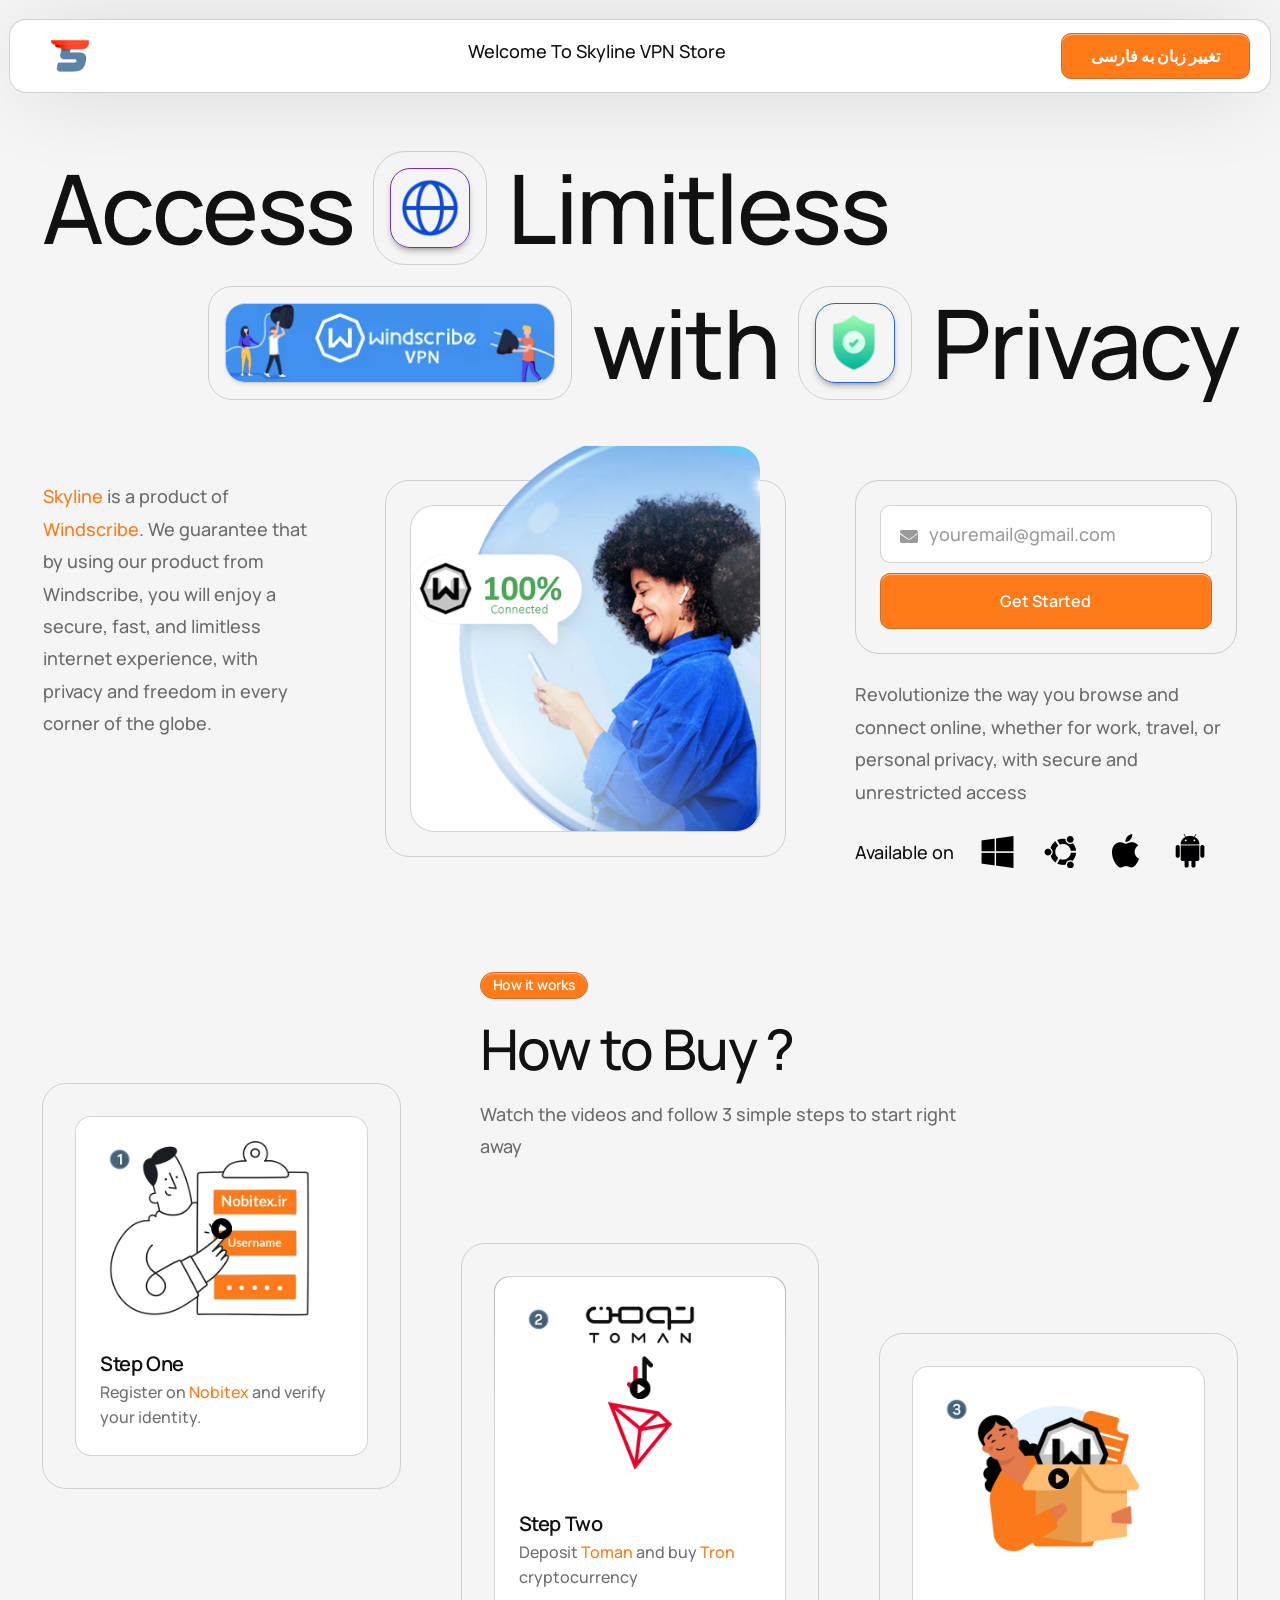
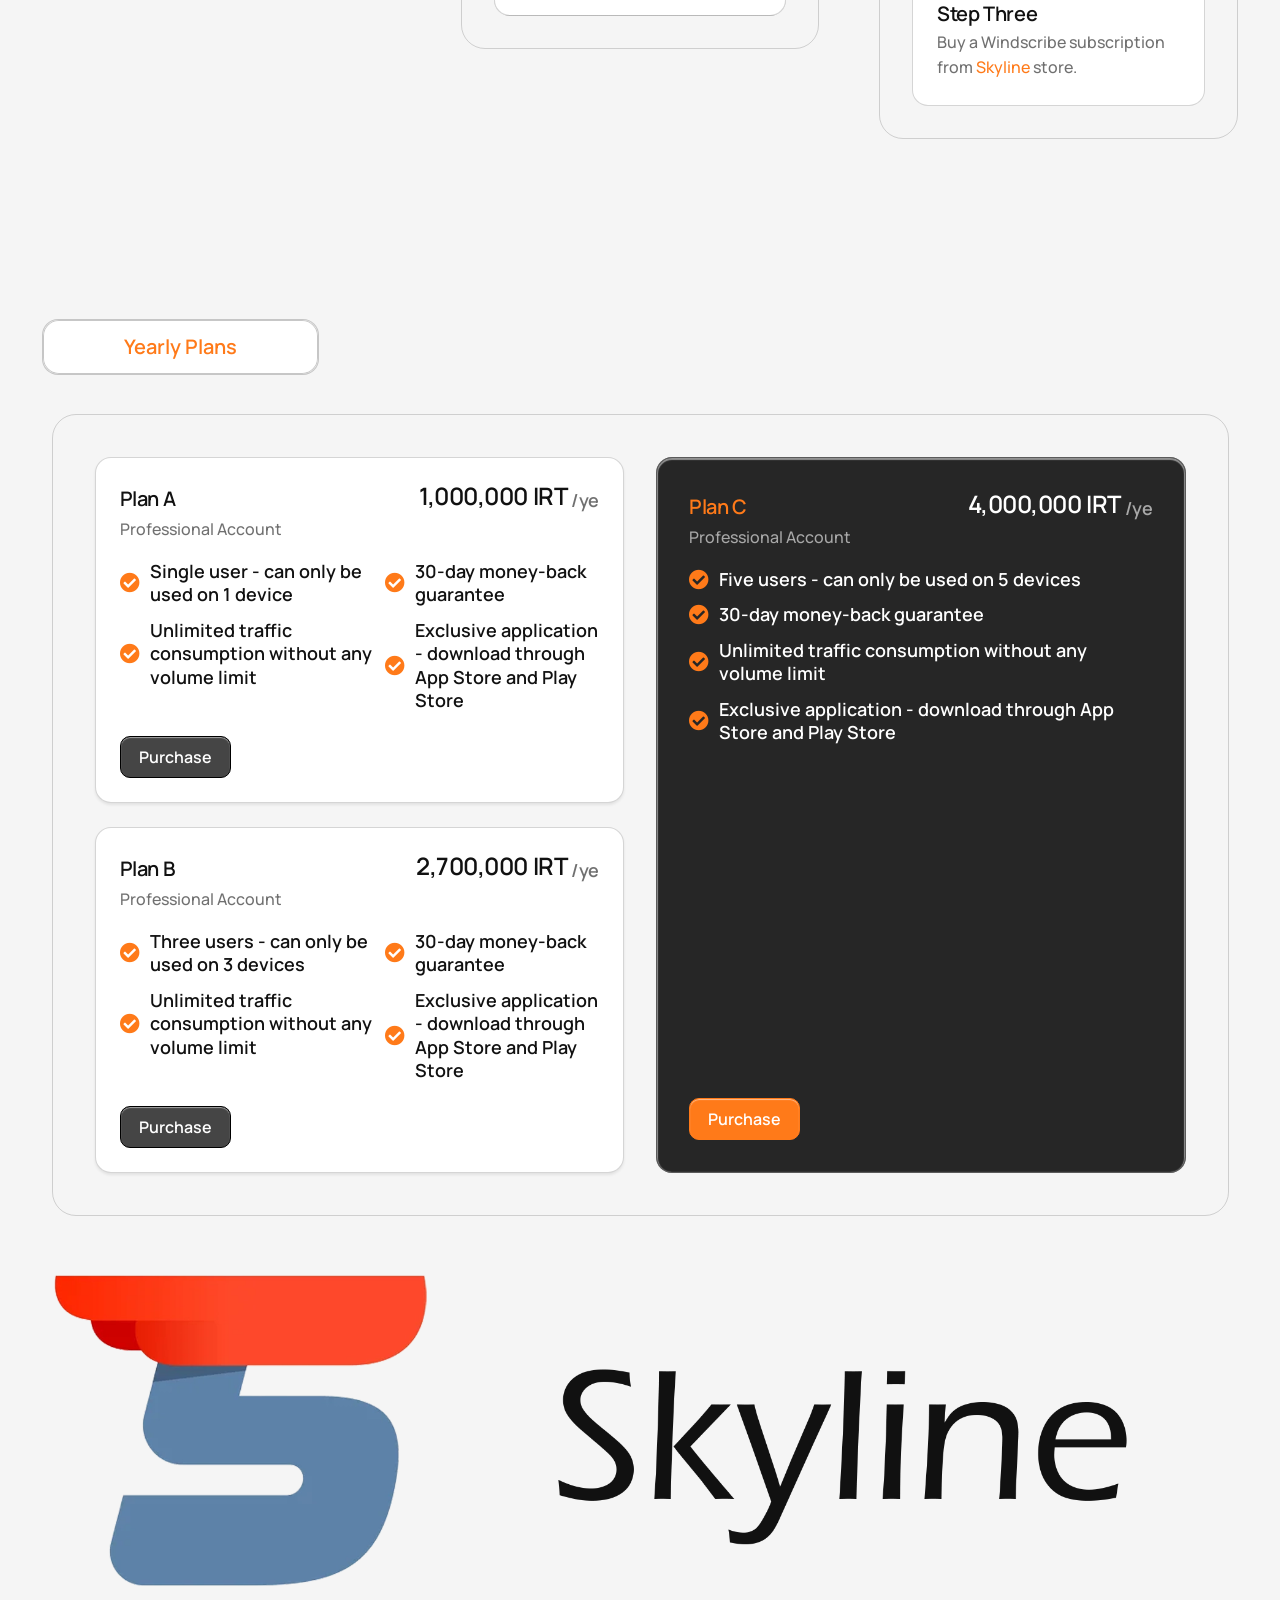
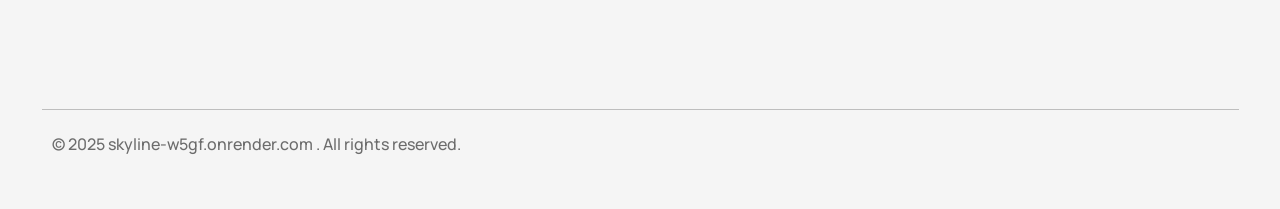
==== index.html @ f439bd1a "Initial commit" ====
<!doctype html>
<html lang="en-US">
<head>
<meta charset="UTF-8">
<meta name="viewport" content="width=device-width, initial-scale=1">
<link rel="profile" href="https://gmpg.org/xfn/11">

<script>(function(w,d,s,l,i){w[l]=w[l]||[];w[l].push({'gtm.start':
new Date().getTime(),event:'gtm.js'});var f=d.getElementsByTagName(s)[0],
j=d.createElement(s),dl=l!='dataLayer'?'&l='+l:'';j.async=true;j.src=
'../../www.googletagmanager.com/gtm5445.html?id='+i+dl;f.parentNode.insertBefore(j,f);
})(window,document,'script','dataLayer','GTM-M4HRCJB');</script>

<style>
.ui-link-helper svg {
	width: 22px;
}

.ui-link-helper {
	position: fixed;
	right: 0;
	top: calc(50vh - 111px);
	display: flex;
	flex-direction: column;
	background: white;
	width: 45px;
	cursor: pointer;
	border-left: 0;
	border-radius: 0;
	-webkit-box-shadow: 0 5px 40px rgb(0 0 0 / 7%);
	-moz-box-shadow: 0 5px 40px rgba(0,0,0,7%);
	box-shadow: 0 5px 40px rgb(0 0 0 / 7%);
	padding: 0;
	border-top-left-radius: 5px;
	border-bottom-left-radius: 5px;
	border: 1px solid #eaeaea;
	border-right: 0;
    z-index: 9999999;
}

.ui-link-helper .ui-tooltip {
	opacity: 0;
	visibility: hidden;
	-webkit-transform: scale(.7);
	-moz-transform: scale(.7);
	-ms-transform: scale(.7);
	transform: scale(.7);
	position: absolute;
	background-color: #fff;
	font-size: 13px;
	margin: 0;
	padding: 0px 20px;
	font-family: inherit;
	width: auto;
	font-weight: 500;
	line-height: 36px;
	letter-spacing: .1px;
	right: 10px;
	top: 4px;
    border-radius:3px;
	white-space: nowrap;
	-webkit-box-shadow: 0 5px 40px rgb(0 0 0 / 7%), 0 0 3px -1px rgb(83 45 245 / 15%);
	-moz-box-shadow:0 5px 40px rgb(0 0 0 / 7%), 0 0 3px -1px rgb(83 45 245 / 15%);
	box-shadow: 0 5px 40px rgb(0 0 0 / 7%), 0 0 3px -1px rgb(83 45 245 / 15%);
	-moz-transition: all .3s cubic-bezier(0.64,-0.09, 0.13, 1.15);
	-o-transition: all .3s cubic-bezier(0.64,-0.09, 0.13, 1.15);
	transition: all .3s cubic-bezier(0.64,-0.09, 0.13, 1.15);
    color:#794AFF;
}

.ui-link-helper .ui-tooltip-link:hover .ui-tooltip {
	opacity: 1;
	right: 60px;
	visibility: visible;
	-webkit-transform: scale(1);
	-moz-transform: scale(1);
	-ms-transform: scale(1);
	transform: scale(1);
}

.ui-link-helper .ui-tooltip-link {
	position: relative;
	display: flex;
	justify-content: center;
	height: 44px;
	align-items: center;
    transition: all .3s ease-in;
}

.ui-link-helper .ui-tooltip span{
	display: block;
	position: absolute;
	right: -5px;
	top: 12px;
	width: 0;
	height: 0;
	border-left: 5px solid #fff;
	border-bottom: 5px solid transparent;
	border-top: 5px solid transparent;
}

.ui-link-helper .ui-tooltip-link + .ui-tooltip-link {
	border-top: 1px solid #eaeaea;
}

.ui-link-helper .ui-tooltip-link svg {
	height: 20px;
}
.ui-tooltip-link:hover {
	background: rgb(83 45 245 / 5%);
}
.ui-tooltip-link:hover svg path {
	fill: #794AFF;
}

@media(max-width: 767px) {
  .ui-link-helper {
	display: none;
  }
}
</style>
<title>SkyLine &#8211; Purchase VPN Easily</title>
<meta name="robots" content="max-image-preview:large" />
<link rel="alternate" type="application/rss+xml" title="Ai Image Generator &raquo; Feed" href="feed/index.html" />
<script>
window._wpemojiSettings = {"baseUrl":"https:\/\/s.w.org\/images\/core\/emoji\/15.0.3\/72x72\/","ext":".png","svgUrl":"https:\/\/s.w.org\/images\/core\/emoji\/15.0.3\/svg\/","svgExt":".svg","source":{"concatemoji":"https:\/\/outgrid.uicore.co\/ai-image-generator\/wp-includes\/js\/wp-emoji-release.min.js?ver=6.6.2"}};
/*! This file is auto-generated */
!function(i,n){var o,s,e;function c(e){try{var t={supportTests:e,timestamp:(new Date).valueOf()};sessionStorage.setItem(o,JSON.stringify(t))}catch(e){}}function p(e,t,n){e.clearRect(0,0,e.canvas.width,e.canvas.height),e.fillText(t,0,0);var t=new Uint32Array(e.getImageData(0,0,e.canvas.width,e.canvas.height).data),r=(e.clearRect(0,0,e.canvas.width,e.canvas.height),e.fillText(n,0,0),new Uint32Array(e.getImageData(0,0,e.canvas.width,e.canvas.height).data));return t.every(function(e,t){return e===r[t]})}function u(e,t,n){switch(t){case"flag":return n(e,"\ud83c\udff3\ufe0f\u200d\u26a7\ufe0f","\ud83c\udff3\ufe0f\u200b\u26a7\ufe0f")?!1:!n(e,"\ud83c\uddfa\ud83c\uddf3","\ud83c\uddfa\u200b\ud83c\uddf3")&&!n(e,"\ud83c\udff4\udb40\udc67\udb40\udc62\udb40\udc65\udb40\udc6e\udb40\udc67\udb40\udc7f","\ud83c\udff4\u200b\udb40\udc67\u200b\udb40\udc62\u200b\udb40\udc65\u200b\udb40\udc6e\u200b\udb40\udc67\u200b\udb40\udc7f");case"emoji":return!n(e,"\ud83d\udc26\u200d\u2b1b","\ud83d\udc26\u200b\u2b1b")}return!1}function f(e,t,n){var r="undefined"!=typeof WorkerGlobalScope&&self instanceof WorkerGlobalScope?new OffscreenCanvas(300,150):i.createElement("canvas"),a=r.getContext("2d",{willReadFrequently:!0}),o=(a.textBaseline="top",a.font="600 32px Arial",{});return e.forEach(function(e){o[e]=t(a,e,n)}),o}function t(e){var t=i.createElement("script");t.src=e,t.defer=!0,i.head.appendChild(t)}"undefined"!=typeof Promise&&(o="wpEmojiSettingsSupports",s=["flag","emoji"],n.supports={everything:!0,everythingExceptFlag:!0},e=new Promise(function(e){i.addEventListener("DOMContentLoaded",e,{once:!0})}),new Promise(function(t){var n=function(){try{var e=JSON.parse(sessionStorage.getItem(o));if("object"==typeof e&&"number"==typeof e.timestamp&&(new Date).valueOf()<e.timestamp+604800&&"object"==typeof e.supportTests)return e.supportTests}catch(e){}return null}();if(!n){if("undefined"!=typeof Worker&&"undefined"!=typeof OffscreenCanvas&&"undefined"!=typeof URL&&URL.createObjectURL&&"undefined"!=typeof Blob)try{var e="postMessage("+f.toString()+"("+[JSON.stringify(s),u.toString(),p.toString()].join(",")+"));",r=new Blob([e],{type:"text/javascript"}),a=new Worker(URL.createObjectURL(r),{name:"wpTestEmojiSupports"});return void(a.onmessage=function(e){c(n=e.data),a.terminate(),t(n)})}catch(e){}c(n=f(s,u,p))}t(n)}).then(function(e){for(var t in e)n.supports[t]=e[t],n.supports.everything=n.supports.everything&&n.supports[t],"flag"!==t&&(n.supports.everythingExceptFlag=n.supports.everythingExceptFlag&&n.supports[t]);n.supports.everythingExceptFlag=n.supports.everythingExceptFlag&&!n.supports.flag,n.DOMReady=!1,n.readyCallback=function(){n.DOMReady=!0}}).then(function(){return e}).then(function(){var e;n.supports.everything||(n.readyCallback(),(e=n.source||{}).concatemoji?t(e.concatemoji):e.wpemoji&&e.twemoji&&(t(e.twemoji),t(e.wpemoji)))}))}((window,document),window._wpemojiSettings);
</script>
<link rel="stylesheet" id="bdt-uikit-css" href="wp-content/plugins/bdthemes-element-pack/assets/css/bdt-uikit673e.css?ver=3.17.11" media="all" />
<link rel="stylesheet" id="ep-helper-css" href="wp-content/plugins/bdthemes-element-pack/assets/css/ep-helper8ebc.css?ver=7.12.1" media="all" />
<style id="wp-emoji-styles-inline-css">

	img.wp-smiley, img.emoji {
		display: inline !important;
		border: none !important;
		box-shadow: none !important;
		height: 1em !important;
		width: 1em !important;
		margin: 0 0.07em !important;
		vertical-align: -0.1em !important;
		background: none !important;
		padding: 0 !important;
	}
</style>
<style id="classic-theme-styles-inline-css">
/*! This file is auto-generated */
.wp-block-button__link{color:#fff;background-color:#32373c;border-radius:9999px;box-shadow:none;text-decoration:none;padding:calc(.667em + 2px) calc(1.333em + 2px);font-size:1.125em}.wp-block-file__button{background:#32373c;color:#fff;text-decoration:none}
</style>
<link rel="stylesheet" id="elementor-frontend-css" href="wp-content/plugins/elementor/assets/css/frontend.min2401.css?ver=3.24.0" media="all" />
<link rel="stylesheet" id="elementor-post-64-css" href="wp-content/uploads/sites/62/elementor/css/post-649627.css?ver=1726155621" media="all" />
<link rel="stylesheet" id="elementor-icons-css" href="wp-content/plugins/elementor/assets/lib/eicons/css/elementor-icons.min0fd8.css?ver=5.31.0" media="all" />
<link rel="stylesheet" id="swiper-css" href="wp-content/plugins/elementor/assets/lib/swiper/v8/css/swiper.min94a4.css?ver=8.4.5" media="all" />
<link rel="stylesheet" id="e-swiper-css" href="wp-content/plugins/elementor/assets/css/conditionals/e-swiper.min2401.css?ver=3.24.0" media="all" />
<link rel="stylesheet" id="e-animation-fadeInUp-css" href="wp-content/plugins/elementor/assets/lib/animations/styles/fadeInUp.min2401.css?ver=3.24.0" media="all" />
<link rel="stylesheet" id="widget-heading-css" href="wp-content/plugins/elementor/assets/css/widget-heading.min2401.css?ver=3.24.0" media="all" />
<link rel="stylesheet" id="widget-image-css" href="wp-content/plugins/elementor/assets/css/widget-image.min2401.css?ver=3.24.0" media="all" />
<link rel="stylesheet" id="widget-text-editor-css" href="wp-content/plugins/elementor/assets/css/widget-text-editor.min2401.css?ver=3.24.0" media="all" />
<link rel="stylesheet" id="ep-mailchimp-css" href="wp-content/plugins/bdthemes-element-pack/assets/css/ep-mailchimp8ebc.css?ver=7.12.1" media="all" />
<link rel="stylesheet" id="e-animation-bounceIn-css" href="wp-content/plugins/elementor/assets/lib/animations/styles/bounceIn.min2401.css?ver=3.24.0" media="all" />
<link rel="stylesheet" id="e-animation-fadeInRight-css" href="wp-content/plugins/elementor/assets/lib/animations/styles/fadeInRight.min2401.css?ver=3.24.0" media="all" />
<link rel="stylesheet" id="e-animation-fadeInLeft-css" href="wp-content/plugins/elementor/assets/lib/animations/styles/fadeInLeft.min2401.css?ver=3.24.0" media="all" />
<link rel="stylesheet" id="ep-switcher-css" href="wp-content/plugins/bdthemes-element-pack/assets/css/ep-switcher8ebc.css?ver=7.12.1" media="all" />
<link rel="stylesheet" id="widget-icon-list-css" href="wp-content/plugins/elementor/assets/css/widget-icon-list.min2401.css?ver=3.24.0" media="all" />
<link rel="stylesheet" id="ui-e-animation-css" href="wp-content/plugins/uicore-elements/assets/css/utils/global-animations1c96.css?ver=1.0.10" media="all" />
<link rel="stylesheet" id="ui-e-entrance-css" href="wp-content/plugins/uicore-elements/assets/css/utils/global-entrances1c96.css?ver=1.0.10" media="all" />
<link rel="stylesheet" id="elementor-post-13-css" href="wp-content/uploads/sites/62/elementor/css/post-138329.css?ver=1726155622" media="all" />
<link rel="stylesheet" id="uicore_global-css" href="wp-content/uploads/sites/62/uicore-global6091.css?ver=2951" media="all" />
<link rel="stylesheet" id="google-fonts-1-css" href="https://fonts.googleapis.com/css?family=Manrope%3A100%2C100italic%2C200%2C200italic%2C300%2C300italic%2C400%2C400italic%2C500%2C500italic%2C600%2C600italic%2C700%2C700italic%2C800%2C800italic%2C900%2C900italic&amp;display=swap&amp;ver=6.6.2" media="all" />
<link rel="stylesheet" id="elementor-icons-shared-0-css" href="wp-content/plugins/elementor/assets/lib/font-awesome/css/fontawesome.min52d5.css?ver=5.15.3" media="all" />
<link rel="stylesheet" id="elementor-icons-fa-regular-css" href="wp-content/plugins/elementor/assets/lib/font-awesome/css/regular.min52d5.css?ver=5.15.3" media="all" />
<link rel="stylesheet" id="elementor-icons-fa-solid-css" href="wp-content/plugins/elementor/assets/lib/font-awesome/css/solid.min52d5.css?ver=5.15.3" media="all" />
<link rel="stylesheet" id="elementor-icons-fa-brands-css" href="wp-content/plugins/elementor/assets/lib/font-awesome/css/brands.min52d5.css?ver=5.15.3" media="all" />
<link rel="stylesheet" id="elementor-icons-shared-1-css" href="wp-content/plugins/uicore-framework/assets/fonts/themify-icons8a54.css?ver=1.0.0" media="all" />
<link rel="stylesheet" id="elementor-icons-uicore-icons-css" href="wp-content/plugins/uicore-framework/assets/fonts/themify-icons8a54.css?ver=1.0.0" media="all" />
<link rel="preconnect" href="https://fonts.gstatic.com/" crossorigin><script src="wp-includes/js/jquery/jquery.minf43b.js?ver=3.7.1" id="jquery-core-js"></script>
<script src="wp-includes/js/jquery/jquery-migrate.min5589.js?ver=3.4.1" id="jquery-migrate-js"></script>
<link rel="https://api.w.org/" href="wp-json/index.html" /><link rel="alternate" title="JSON" type="application/json" href="wp-json/wp/v2/pages/13.json" /><link rel="EditURI" type="application/rsd+xml" title="RSD" href="xmlrpc0db0.html?rsd" />
<meta name="generator" content="WordPress 6.6.2" />
<link rel="canonical" href="index.html" />
<link rel="shortlink" href="index.html" />
<link rel="alternate" title="oEmbed (JSON)" type="application/json+oembed" href="wp-json/oembed/1.0/embed28af.json?url=https%3A%2F%2Foutgrid.uicore.co%2Fai-image-generator%2F" />
<link rel="alternate" title="oEmbed (XML)" type="text/xml+oembed" href="wp-json/oembed/1.0/embeddc74?url=https%3A%2F%2Foutgrid.uicore.co%2Fai-image-generator%2F&amp;format=xml" />
<meta name="generator" content="Elementor 3.24.0; features: additional_custom_breakpoints; settings: css_print_method-external, google_font-enabled, font_display-swap">
<meta name="theme-color" content="#FF7A19" />
<link rel="shortcut icon" href="wp-content/uploads/sites/62/2024/04/Outgrid-Favicon.png">
<link rel="icon" href="wp-content/uploads/sites/62/2024/04/Outgrid-Favicon.png">
<link rel="apple-touch-icon" sizes="152x152" href="wp-content/uploads/sites/62/2024/04/Outgrid-Favicon.png">
<link rel="apple-touch-icon" sizes="120x120" href="wp-content/uploads/sites/62/2024/04/Outgrid-Favicon.png">
<link rel="apple-touch-icon" sizes="76x76" href="wp-content/uploads/sites/62/2024/04/Outgrid-Favicon.png">
<link rel="apple-touch-icon" href="wp-content/uploads/sites/62/2024/04/Outgrid-Favicon.png">
<style>
				.e-con.e-parent:nth-of-type(n+4):not(.e-lazyloaded):not(.e-no-lazyload),
				.e-con.e-parent:nth-of-type(n+4):not(.e-lazyloaded):not(.e-no-lazyload) * {
					background-image: none !important;
				}
				@media screen and (max-height: 1024px) {
					.e-con.e-parent:nth-of-type(n+3):not(.e-lazyloaded):not(.e-no-lazyload),
					.e-con.e-parent:nth-of-type(n+3):not(.e-lazyloaded):not(.e-no-lazyload) * {
						background-image: none !important;
					}
				}
				@media screen and (max-height: 640px) {
					.e-con.e-parent:nth-of-type(n+2):not(.e-lazyloaded):not(.e-no-lazyload),
					.e-con.e-parent:nth-of-type(n+2):not(.e-lazyloaded):not(.e-no-lazyload) * {
						background-image: none !important;
					}
				}
			</style>
</head>
<body class="home page-template-default page page-id-13 wp-embed-responsive ui-a-dsmm-slide  elementor-default elementor-kit-3 elementor-page elementor-page-13">
<div class="uicore-animation-bg"></div> <div class="uicore-body-content">
 <div id="uicore-page">
<div data-uils="header" data-uils-title="Header" id="wrapper-navbar" itemscope itemtype="http://schema.org/WebSite" class="uicore uicore-navbar elementor-section elementor-section-boxed uicore-h-classic uicore-sticky ui-smart-sticky "><div class="uicore-header-wrapper">
<nav class="uicore elementor-container">
<div class="uicore-branding " data-uils="header-branding" data-uils-title="Site Logo">
<a href="index.html" rel="home">
<img class="uicore uicore-logo uicore-main" src="wp-content/uploads/sites/62/2024/04/Logo-Outgrid.png" alt="Ai Image Generator" />
<img class="uicore uicore-logo uicore-second" src="wp-content/uploads/sites/62/2024/04/Logo-Outgrid.png" alt="Ai Image Generator" />
<img class="uicore uicore-logo uicore-mobile-main" src="wp-content/uploads/sites/62/2024/04/Logo-Outgrid.png" alt="Ai Image Generator" />
<img class="uicore uicore-logo uicore-mobile-second" src="wp-content/uploads/sites/62/2024/04/Logo-Outgrid.png" alt="Ai Image Generator" />
</a>
</div>
<div class="uicore-nav-menu">
<div class="uicore-menu-container uicore-nav"><ul data-uils="header-menu" data-uils-title="Navigation Menu" >
<li class="menu-item menu-item-type-custom menu-item-object-custom menu-item-8"><span class="ui-menu-item-wrapper">Welcome To Skyline VPN Store</span></li>

</ul></div><div class="uicore uicore-extra" data-uils="header_extra" data-uils-title="Header Extras"> <div class="uicore-cta-wrapper">
<a href="index_fa.html#get-started" target="_self" class="uicore-btn uicore-inverted">
<span class="elementor-button-text">
تغییر زبان به فارسی</span>
</a>
</div>
</div> </div>
<div class="uicore-mobile-head-right"> <div class="uicore-cta-wrapper">
<a href="index_fa.html#get-started" target="_self" class="uicore-btn uicore-inverted">
<span class="elementor-button-text">
تغییر زبان به فارسی</span>
</a>
</div>
<button type="button" class="uicore-toggle uicore-ham" aria-label="mobile-menu">
<span class="bars">
<span class="bar"></span>
<span class="bar"></span>
<span class="bar"></span>
</span>
</button>
</div> </nav>
</div>
</div>
 <div id="content" class="uicore-content">
<div id="primary" class="content-area">
<article id="post-13" class="post-13 page type-page status-publish hentry">
<main class="entry-content">
<div data-elementor-type="wp-page" data-elementor-id="13" class="elementor elementor-13">
<div class="elementor-element elementor-element-d68547b e-flex e-con-boxed e-con e-parent" data-id="d68547b" data-element_type="container">
<div class="e-con-inner">
<div class="elementor-element elementor-element-4696ba8 e-con-full e-flex e-con e-child" data-id="4696ba8" data-element_type="container">
<div class="elementor-element elementor-element-fc7b517 elementor-invisible elementor-widget elementor-widget-heading" data-id="fc7b517" data-element_type="widget" data-settings="{&quot;_animation&quot;:&quot;fadeInUp&quot;,&quot;_animation_delay&quot;:250}" data-widget_type="heading.default">
<div class="elementor-widget-container">
<h1 class="elementor-heading-title elementor-size-default">Access</h1> </div>
</div>
<div class="elementor-element elementor-element-3917d19 elementor-invisible elementor-widget elementor-widget-image" data-id="3917d19" data-element_type="widget" data-settings="{&quot;_animation&quot;:&quot;fadeInUp&quot;,&quot;_animation_delay&quot;:300}" data-widget_type="image.default">
<div class="elementor-widget-container">
<img decoding="async" width="160" height="160" src="wp-content/uploads/sites/62/2024/04/Ai-image-generator-Icon-1.webp" class="attachment-full size-full wp-image-19" alt srcset="wp-content/uploads/sites/62/2024/04/Ai-image-generator-Icon-1.webp" sizes="(max-width: 160px) 100vw, 160px" /> </div>
</div>
<div class="elementor-element elementor-element-07b42ce elementor-invisible elementor-widget elementor-widget-heading" data-id="07b42ce" data-element_type="widget" data-settings="{&quot;_animation&quot;:&quot;fadeInUp&quot;,&quot;_animation_delay&quot;:350}" data-widget_type="heading.default">
<div class="elementor-widget-container">
<h1 class="elementor-heading-title elementor-size-default">Limitless</h1> </div>
</div>
<div class="elementor-element elementor-element-147df4b elementor-invisible elementor-widget elementor-widget-image" data-id="147df4b" data-element_type="widget" data-settings="{&quot;_animation&quot;:&quot;fadeInUp&quot;,&quot;_animation_delay&quot;:400}" data-widget_type="image.default">
<div class="elementor-widget-container">
<img fetchpriority="high" decoding="async" width="662" height="158" src="wp-content/uploads/sites/62/2024/04/Ai-image-generator-Users.webp" class="attachment-full size-full wp-image-22" alt srcset="wp-content/uploads/sites/62/2024/04/Ai-image-generator-Users.webp" sizes="(max-width: 662px) 100vw, 662px" /> </div>
</div>
<div class="elementor-element elementor-element-5454e50 elementor-invisible elementor-widget elementor-widget-heading" data-id="5454e50" data-element_type="widget" data-settings="{&quot;_animation&quot;:&quot;fadeInUp&quot;,&quot;_animation_delay&quot;:450}" data-widget_type="heading.default">
<div class="elementor-widget-container">
<h1 class="elementor-heading-title elementor-size-default">with</h1> </div>
</div>
<div class="elementor-element elementor-element-e09c2a7 elementor-invisible elementor-widget elementor-widget-image" data-id="e09c2a7" data-element_type="widget" data-settings="{&quot;_animation&quot;:&quot;fadeInUp&quot;,&quot;_animation_delay&quot;:500}" data-widget_type="image.default">
<div class="elementor-widget-container">
<img decoding="async" width="160" height="160" src="wp-content/uploads/sites/62/2024/04/Ai-image-generator-Icon-2.webp" class="attachment-full size-full wp-image-20" alt srcset="wp-content/uploads/sites/62/2024/04/Ai-image-generator-Icon-2.webp" sizes="(max-width: 160px) 100vw, 160px" /> </div>
</div>
<div class="elementor-element elementor-element-a17dc4e elementor-invisible elementor-widget elementor-widget-heading" data-id="a17dc4e" data-element_type="widget" data-settings="{&quot;_animation&quot;:&quot;fadeInUp&quot;,&quot;_animation_delay&quot;:550}" data-widget_type="heading.default">
<div class="elementor-widget-container">
<h1 class="elementor-heading-title elementor-size-default">Privacy</h1> </div>
</div>
</div>
<div class="elementor-element elementor-element-3ec5f74 e-con-full e-flex e-con e-child" data-id="3ec5f74" data-element_type="container">
<div class="elementor-element elementor-element-8df00f1 e-con-full e-flex e-con e-child" data-id="8df00f1" data-element_type="container">
<div class="elementor-element elementor-element-da73a06 elementor-invisible elementor-widget elementor-widget-text-editor" data-id="da73a06" data-element_type="widget" data-settings="{&quot;_animation&quot;:&quot;fadeInUp&quot;,&quot;_animation_delay&quot;:600}" data-widget_type="text-editor.default">
<div class="elementor-widget-container">
<a href="#" target="_blank">Skyline</a> is a product of <a href="https://windscribe.com" target="_blank">Windscribe</a>. We guarantee that by using our product from Windscribe, you will enjoy a secure, fast, and limitless internet experience, with privacy and freedom in every corner of the globe.</div>
</div>
</div>
<div class="elementor-element elementor-element-e34069c e-con-full e-flex elementor-invisible e-con e-child" data-id="e34069c" data-element_type="container" data-settings="{&quot;animation&quot;:&quot;fadeInUp&quot;,&quot;animation_delay&quot;:650}">
<div class="elementor-element elementor-element-bac83e7 e-con-full e-flex elementor-invisible e-con e-child" data-id="bac83e7" data-element_type="container" data-settings="{&quot;background_background&quot;:&quot;classic&quot;,&quot;animation&quot;:&quot;fadeInUp&quot;,&quot;animation_delay&quot;:700}">
<div class="elementor-element elementor-element-05de42d elementor-invisible elementor-widget elementor-widget-image" data-id="05de42d" data-element_type="widget" data-settings="{&quot;_animation&quot;:&quot;fadeInUp&quot;,&quot;_animation_delay&quot;:750}" data-widget_type="image.default">
<div class="elementor-widget-container">
<img loading="lazy" decoding="async" width="838" height="922" src="wp-content/uploads/sites/62/2024/04/Ai-image-generator-Hero-Image.webp" class="attachment-full size-full wp-image-23" alt srcset="wp-content/uploads/sites/62/2024/04/Ai-image-generator-Hero-Image.webp" /> </div>
</div>
</div>
</div>
<div class="elementor-element elementor-element-1a7ff2d e-con-full e-flex e-con e-child" data-id="1a7ff2d" data-element_type="container">
<div class="elementor-element elementor-element-18c0c13 bdt-fullwidth--yes elementor-widget__width-inherit bdt-before-icon-inline--yes elementor-invisible elementor-widget elementor-widget-bdt-mailchimp" data-id="18c0c13" data-element_type="widget" data-settings="{&quot;_animation&quot;:&quot;fadeInUp&quot;,&quot;_animation_delay&quot;:800}" data-widget_type="bdt-mailchimp.default">
<div class="elementor-widget-container">
<div class="bdt-newsletter-wrapper">
<form action="https://outgrid.uicore.co/ai-image-generator/wp-admin/admin-ajax.php" class="bdt-mailchimp bdt-grid bdt-flex-middle" bdt-grid>
<div class="bdt-width-auto bdt-before-icon">
<div class="bdt-newsletter-before-icon">
<i aria-hidden="true" class="fa-fw fas fa-envelope"></i>
</div>
</div>
<div class="bdt-newsletter-input-wrapper bdt-width-1-1">
<input type="email" name="email" placeholder="youremail@gmail.com" required class="bdt-input" />
<input type="hidden" name="action" value="element_pack_mailchimp_subscribe" />
<input type="hidden" name="bdt-sf-bdt-mailchimp-18c0c13" value="true" />

</div>
<div class="bdt-newsletter-signup-wrapper bdt-width-auto">
<button type="submit" class="bdt-newsletter-btn bdt-button bdt-button-primary bdt-width-1-1">
<div class="bdt-newsletter-btn-content-wrapper  ">
<div class="bdt-newsletter-btn-text bdt-display-inline-block">
Get Started </div>
</div>
</button>
</div>
</form>

</div>
</div>
</div>
<div class="elementor-element elementor-element-0d65060 elementor-invisible elementor-widget elementor-widget-text-editor" data-id="0d65060" data-element_type="widget" data-settings="{&quot;_animation&quot;:&quot;fadeInUp&quot;,&quot;_animation_delay&quot;:850}" data-widget_type="text-editor.default">
<div class="elementor-widget-container">
Revolutionize the way you browse and connect online, whether for work, travel, or personal privacy, with secure and unrestricted access </div>
</div>
<div class="elementor-element elementor-element-aa0c3f6 elementor-widget-mobile__width-inherit elementor-invisible elementor-widget elementor-widget-text-editor" data-id="aa0c3f6" data-element_type="widget" data-settings="{&quot;_animation&quot;:&quot;fadeInUp&quot;,&quot;_animation_delay&quot;:&quot;900&quot;}" data-widget_type="text-editor.default">
<div class="elementor-widget-container">
Available on</div>
</div>
<div class="elementor-element elementor-element-11d2e45 elementor-invisible elementor-widget elementor-widget-image" data-id="11d2e45" data-element_type="widget" data-settings="{&quot;_animation&quot;:&quot;fadeInUp&quot;,&quot;_animation_delay&quot;:&quot;950&quot;}" data-widget_type="image.default">
<div class="elementor-widget-container"><a href="https://windscribe.com/install/desktop/windows">
<img loading="lazy" decoding="async" width="80" height="80" src="wp-content/uploads/sites/62/2024/04/Ai-image-generator-Windows.webp" class="attachment-full size-full wp-image-24" alt /></a> </div>
</div>
<div class="elementor-element elementor-element-975145d elementor-invisible elementor-widget elementor-widget-image" data-id="975145d" data-element_type="widget" data-settings="{&quot;_animation&quot;:&quot;fadeInUp&quot;,&quot;_animation_delay&quot;:&quot;1000&quot;}" data-widget_type="image.default">
<div class="elementor-widget-container"><a href="https://windscribe.com/install/desktop/linux_deb_x64">
<img loading="lazy" decoding="async" width="80" height="80" src="wp-content/uploads/sites/62/2024/04/Ai-image-generator-Ubuntu.webp" class="attachment-full size-full wp-image-25" alt /></a> </div>
</div>
<div class="elementor-element elementor-element-975145d elementor-invisible elementor-widget elementor-widget-image" data-id="975145d" data-element_type="widget" data-settings="{&quot;_animation&quot;:&quot;fadeInUp&quot;,&quot;_animation_delay&quot;:&quot;1000&quot;}" data-widget_type="image.default">
<div class="elementor-widget-container"><a href="https://apps.apple.com/us/app/windscribe-vpn/">
<img loading="lazy" decoding="async" width="80" height="80" src="wp-content/uploads/sites/62/2024/04/Ai-image-generator-Apple.webp" class="attachment-full size-full wp-image-25" alt /></a> </div>
</div>
<div class="elementor-element elementor-element-975145d elementor-invisible elementor-widget elementor-widget-image" data-id="975145d" data-element_type="widget" data-settings="{&quot;_animation&quot;:&quot;fadeInUp&quot;,&quot;_animation_delay&quot;:&quot;1000&quot;}" data-widget_type="image.default">
<div class="elementor-widget-container"><a href="https://play.google.com/store/apps/details?id=com.windscribe.vpn">
<img loading="lazy" decoding="async" width="80" height="80" src="wp-content/uploads/sites/62/2024/04/Ai-image-generator-Android.webp" class="attachment-full size-full wp-image-25" alt /></a> </div>
</div>
</div>
</div>
</div>
</div>
<div class="elementor-element elementor-element-fc4d170 e-flex e-con-boxed e-con e-parent" data-id="fc4d170" data-element_type="container">
<div class="e-con-inner">
<div class="elementor-element elementor-element-e61723a e-con-full e-flex e-con e-child" data-id="e61723a" data-element_type="container">
<div class="elementor-element elementor-element-f252744 elementor-invisible elementor-widget elementor-widget-heading" data-id="f252744" data-element_type="widget" data-settings="{&quot;_animation&quot;:&quot;fadeInUp&quot;,&quot;_animation_delay&quot;:250}" data-widget_type="heading.default">
<div class="elementor-widget-container">
<h6 class="elementor-heading-title elementor-size-default">How it works</h6> </div>
</div>
<div class="elementor-element elementor-element-5d5da14 elementor-widget__width-initial elementor-widget-mobile__width-inherit elementor-invisible elementor-widget elementor-widget-heading" data-id="5d5da14" data-element_type="widget" data-settings="{&quot;_animation&quot;:&quot;fadeInUp&quot;,&quot;_animation_delay&quot;:300}" data-widget_type="heading.default">
<div class="elementor-widget-container">
<h2 class="elementor-heading-title elementor-size-default">How to Buy ?</h2> </div>
</div>
<div class="elementor-element elementor-element-405837f elementor-widget__width-initial elementor-widget-mobile__width-inherit elementor-invisible elementor-widget elementor-widget-text-editor" data-id="405837f" data-element_type="widget" data-settings="{&quot;_animation&quot;:&quot;fadeInUp&quot;,&quot;_animation_delay&quot;:350}" data-widget_type="text-editor.default">
<div class="elementor-widget-container">
Watch the videos and follow 3 simple steps to start right away</div>
</div>
</div>
<div class="elementor-element elementor-element-ff5be5f e-con-full e-flex e-con e-child" data-id="ff5be5f" data-element_type="container">
<div class="elementor-element elementor-element-6c7c45e e-con-full e-flex elementor-invisible e-con e-child" data-id="6c7c45e" data-element_type="container" data-settings="{&quot;animation&quot;:&quot;fadeInUp&quot;,&quot;animation_delay&quot;:400}">
<div class="elementor-element elementor-element-7a1296b e-con-full e-flex elementor-invisible e-con e-child" data-id="7a1296b" data-element_type="container" data-settings="{&quot;background_background&quot;:&quot;classic&quot;,&quot;animation&quot;:&quot;fadeInUp&quot;,&quot;animation_delay&quot;:450}">
<div class="elementor-element elementor-element-06eea1d elementor-widget elementor-widget-image" data-id="06eea1d" data-element_type="widget" data-widget_type="image.default">
<div class="elementor-widget-container"><a href="videos\stepone\stepone.html" target="_blank">
<img loading="lazy" decoding="async" width="568" height="364" src="wp-content/uploads/sites/62/2024/04/Ai-image-generator-How-Image-1.webp" class="attachment-full size-full wp-image-30" alt srcset="wp-content/uploads/sites/62/2024/04/Ai-image-generator-How-Image-1.webp" /></a> </div>
</div>
<div class="elementor-element elementor-element-3c1552d elementor-widget elementor-widget-heading" data-id="3c1552d" data-element_type="widget" data-widget_type="heading.default">
<div class="elementor-widget-container">
<h4 class="elementor-heading-title elementor-size-default">Step One</h4> </div>
</div>
<div class="elementor-element elementor-element-14b9208 elementor-widget elementor-widget-text-editor" data-id="14b9208" data-element_type="widget" data-widget_type="text-editor.default">
<div class="elementor-widget-container">
Register on <a href="https://nobitex.ir" target="_blank">Nobitex</a> and verify your identity.</div>
</div>
</div>
</div>
<div class="elementor-element elementor-element-90a8a73 e-con-full e-flex elementor-invisible e-con e-child" data-id="90a8a73" data-element_type="container" data-settings="{&quot;animation&quot;:&quot;fadeInUp&quot;,&quot;animation_delay&quot;:500}">
<div class="elementor-element elementor-element-2943815 e-con-full e-flex elementor-invisible e-con e-child" data-id="2943815" data-element_type="container" data-settings="{&quot;background_background&quot;:&quot;classic&quot;,&quot;animation&quot;:&quot;fadeInUp&quot;,&quot;animation_delay&quot;:550}">
<div class="elementor-element elementor-element-06eea1d elementor-widget elementor-widget-image" data-id="06eea1d" data-element_type="widget" data-widget_type="image.default">
<div class="elementor-widget-container"><a href="videos\steptwo\steptwo.html" target="_blank">
<img loading="lazy" decoding="async" width="568" height="364" src="wp-content/uploads/sites/62/2024/04/Ai-image-generator-How-Image-2.webp" class="attachment-full size-full wp-image-30" alt srcset="wp-content/uploads/sites/62/2024/04/Ai-image-generator-How-Image-2.webp" /></a> </div>
</div>
<div class="elementor-element elementor-element-c834643 elementor-widget elementor-widget-heading" data-id="c834643" data-element_type="widget" data-widget_type="heading.default">
<div class="elementor-widget-container">
<h4 class="elementor-heading-title elementor-size-default">Step Two</h4> </div>
</div>
<div class="elementor-element elementor-element-32487a0 elementor-widget elementor-widget-text-editor" data-id="32487a0" data-element_type="widget" data-widget_type="text-editor.default">
<div class="elementor-widget-container">
Deposit <a href="https://wallex.ir/calculator/trx-tmn" target="_blank">Toman</a> and buy <a href="https://wallex.ir/calculator/trx-tmn" target="_blank">Tron</a> cryptocurrency</div>
</div>
</div>
</div>
<div class="elementor-element elementor-element-f24dbef e-con-full e-flex elementor-invisible e-con e-child" data-id="f24dbef" data-element_type="container" data-settings="{&quot;animation&quot;:&quot;fadeInUp&quot;,&quot;animation_delay&quot;:600}">
<div class="elementor-element elementor-element-194cf99 e-con-full e-flex elementor-invisible e-con e-child" data-id="194cf99" data-element_type="container" data-settings="{&quot;background_background&quot;:&quot;classic&quot;,&quot;animation&quot;:&quot;fadeInUp&quot;,&quot;animation_delay&quot;:650}">
<div class="elementor-element elementor-element-06eea1d elementor-widget elementor-widget-image" data-id="06eea1d" data-element_type="widget" data-widget_type="image.default">
<div class="elementor-widget-container"><a href="videos\stepthree\stepthree.html" target="_blank">
<img loading="lazy" decoding="async" width="568" height="364" src="wp-content/uploads/sites/62/2024/04/Ai-image-generator-How-Image-3.webp" class="attachment-full size-full wp-image-30" alt srcset="wp-content/uploads/sites/62/2024/04/Ai-image-generator-How-Image-3.webp" sizes="(max-width: 568px) 100vw, 568px" /></a> </div>
</div>
<div class="elementor-element elementor-element-3c0bb04 elementor-widget elementor-widget-heading" data-id="3c0bb04" data-element_type="widget" data-widget_type="heading.default">
<div class="elementor-widget-container">
<h4 class="elementor-heading-title elementor-size-default">Step Three</h4> </div>
</div>
<div class="elementor-element elementor-element-1e9f364 elementor-widget elementor-widget-text-editor" data-id="1e9f364" data-element_type="widget" data-widget_type="text-editor.default">
<div class="elementor-widget-container">
Buy a Windscribe subscription from <a href="https://skyline-w5gf.onrender.com" target="_blank">Skyline</a> store.</div>
</div>
</div>
</div>
</div>
</div>
</div>

<div class="elementor-element elementor-element-34c0f2d e-flex e-con-boxed e-con e-parent" data-id="34c0f2d" data-element_type="container" id="pricing">
	<div class="e-con-inner">
	<div class="elementor-element elementor-element-9857cf4 e-con-full e-flex e-con e-child" data-id="9857cf4" data-element_type="container">
	<div class="elementor-element elementor-element-2f2aa45 elementor-invisible elementor-widget elementor-widget-bdt-switcher" data-id="2f2aa45" data-element_type="widget" data-settings="{&quot;_animation&quot;:&quot;fadeInLeft&quot;,&quot;_animation_delay&quot;:&quot;200&quot;}" data-widget_type="bdt-switcher.default">
	<div class="elementor-widget-container">
	<div id="bdt-tabs-2f2aa45" class="bdt-switchers" data-activator="{&quot;id&quot;:&quot;2f2aa45&quot;,&quot;switchA&quot;:&quot;.not-select&quot;,&quot;switchB&quot;:&quot;.not-select&quot;}" data-bdt-link-widget="{&quot;id&quot;:&quot;2f2aa45&quot;,&quot;linkWidgetTargetA&quot;:&quot;#Yearly&quot;,&quot;linkWidgetTargetB&quot;:&quot;#Monthly&quot;,&quot;defaultActive&quot;:&quot;a&quot;}">
	<div class="bdt-tabs-container">
	<div class="bdt-tab bdt-tab-default" data-bdt-tab="{&quot;connect&quot;:&quot;#bdt-switcher-2f2aa45&quot;}" id="bdt-switcher-activator-2f2aa45">
	<div class="bdt-tabs-item">
	<a class="bdt-tabs-item-a-title" href="#">
	<div class="bdt-tab-text-wrapper">
	<span class="bdt-tab-text">Yearly Plans</span>
	</div>
	</a>
	</div>

	</div>
	</div>
	<div class="bdt-switcher-wrapper">
	<div id="bdt-switcher-2f2aa45" class="bdt-switcher bdt-switcher-item-content">
	<div class="bdt-switcher-item-content-inner">
	<div>
	</div>
	</div>
	<div class="bdt-switcher-item-content-inner">
	<div>
	</div>
	</div>
	</div>
	</div>
	</div>
	</div>
	</div>
	<div class="elementor-element elementor-element-f1cc422 elementor-widget__width-initial elementor-widget-tablet__width-initial elementor-widget-mobile__width-inherit elementor-invisible elementor-widget elementor-widget-heading" data-id="f1cc422" data-element_type="widget" data-settings="{&quot;_animation&quot;:&quot;fadeInRight&quot;,&quot;_animation_delay&quot;:&quot;200&quot;}" data-widget_type="heading.default">
	<div class="elementor-widget-container">
	</div>
	</div>
	</div>
	</div>
	</div>
	<div class="elementor-element elementor-element-10be30a e-flex e-con-boxed e-con e-parent" data-id="10be30a" data-element_type="container">
	<div class="e-con-inner">
	<div class="elementor-element elementor-element-a357dfc e-con-full e-flex e-con e-child" data-id="a357dfc" data-element_type="container">
	
	<div class="elementor-element elementor-element-7ac5b51 e-con-full e-flex elementor-invisible e-con e-child" data-id="7ac5b51" data-element_type="container" id="Yearly" data-settings="{&quot;animation&quot;:&quot;fadeInUp&quot;,&quot;animation_delay&quot;:&quot;200&quot;}">
	<div class="elementor-element elementor-element-24a8c0b e-con-full e-flex e-con e-child" data-id="24a8c0b" data-element_type="container">
	<div class="elementor-element elementor-element-4ce0fc2 e-con-full e-flex e-con e-child" data-id="4ce0fc2" data-element_type="container">
	<div class="elementor-element elementor-element-9e94c8e e-con-full e-flex elementor-invisible e-con e-child" data-id="9e94c8e" data-element_type="container" data-settings="{&quot;background_background&quot;:&quot;classic&quot;,&quot;animation&quot;:&quot;fadeInUp&quot;,&quot;animation_delay&quot;:&quot;500&quot;}">
		<div class="elementor-element elementor-element-bc4e8a7 e-con-full e-flex e-con e-child" data-id="bc4e8a7" data-element_type="container">
		<div class="elementor-element elementor-element-c7ad47c elementor-widget elementor-widget-heading" data-id="c7ad47c" data-element_type="widget" data-widget_type="heading.default">
		<div class="elementor-widget-container">
		<h4 class="elementor-heading-title elementor-size-default">Plan A</h4> </div>
		</div>
		<div class="elementor-element elementor-element-2c3f6ca elementor-widget elementor-widget-heading" data-id="2c3f6ca" data-element_type="widget" data-widget_type="heading.default">
		<div class="elementor-widget-container">
		<h4 class="elementor-heading-title elementor-size-default">1,000,000 IRT</h4> </div>
		</div>
		<div class="elementor-element elementor-element-fdcd922 elementor-widget elementor-widget-heading" data-id="fdcd922" data-element_type="widget" data-widget_type="heading.default">
		<div class="elementor-widget-container">
		<h4 class="elementor-heading-title elementor-size-default">/ye</h4> </div>
		</div>
		</div>
		<div class="elementor-element elementor-element-5ed4251 elementor-widget__width-inherit elementor-widget elementor-widget-text-editor" data-id="5ed4251" data-element_type="widget" data-widget_type="text-editor.default">
		<div class="elementor-widget-container">
		Professional Account</div>
		</div>
		<div class="elementor-element elementor-element-78eef7b elementor-widget__width-initial elementor-widget-tablet__width-inherit elementor-icon-list--layout-traditional elementor-list-item-link-full_width elementor-widget elementor-widget-icon-list" data-id="78eef7b" data-element_type="widget" data-widget_type="icon-list.default">
		<div class="elementor-widget-container">
		<ul class="elementor-icon-list-items">
		<li class="elementor-icon-list-item">
		<span class="elementor-icon-list-icon">
		<i aria-hidden="true" class="fas fa-check-circle"></i> </span>
		<span class="elementor-icon-list-text">Single user - can only be used on 1 device</span>
		</li>
		<li class="elementor-icon-list-item">
		<span class="elementor-icon-list-icon">
		<i aria-hidden="true" class="fas fa-check-circle"></i> </span>
		<span class="elementor-icon-list-text">Unlimited traffic consumption without any volume limit</span>
		</li>
		</ul>
		</div>
		</div>
		<div class="elementor-element elementor-element-f5a917a elementor-widget__width-initial elementor-widget-tablet__width-inherit elementor-icon-list--layout-traditional elementor-list-item-link-full_width elementor-widget elementor-widget-icon-list" data-id="f5a917a" data-element_type="widget" data-widget_type="icon-list.default">
		<div class="elementor-widget-container">
		<ul class="elementor-icon-list-items">
		<li class="elementor-icon-list-item">
		<span class="elementor-icon-list-icon">
		<i aria-hidden="true" class="fas fa-check-circle"></i> </span>
		<span class="elementor-icon-list-text">30-day money-back guarantee</span>
		</li>
		<li class="elementor-icon-list-item">
		<span class="elementor-icon-list-icon">
		<i aria-hidden="true" class="fas fa-check-circle"></i> </span>
		<span class="elementor-icon-list-text">Exclusive application - download through App Store and Play Store</span>
		</li>
		</ul>
		</div>
		</div>
		<div class="elementor-element elementor-element-f7dea0f elementor-widget elementor-widget-button" data-id="f7dea0f" data-element_type="widget" data-widget_type="button.default">
		<div class="elementor-widget-container">
		<div class="elementor-button-wrapper">
		<a class="elementor-button elementor-button-link elementor-size-sm" href="https://paylink.payment4.com/en/Gatway01/a77cc218-d265-4659-ac34-6c0402fb87f2">
		<span class="elementor-button-content-wrapper">
		<span class="elementor-button-text">Purchase</span>
		</span>
		</a>
		</div>
		</div>
		</div>
		</div>
	<div class="elementor-element elementor-element-9e94c8e e-con-full e-flex elementor-invisible e-con e-child" data-id="9e94c8e" data-element_type="container" data-settings="{&quot;background_background&quot;:&quot;classic&quot;,&quot;animation&quot;:&quot;fadeInUp&quot;,&quot;animation_delay&quot;:&quot;500&quot;}">
	<div class="elementor-element elementor-element-bc4e8a7 e-con-full e-flex e-con e-child" data-id="bc4e8a7" data-element_type="container">
	<div class="elementor-element elementor-element-c7ad47c elementor-widget elementor-widget-heading" data-id="c7ad47c" data-element_type="widget" data-widget_type="heading.default">
	<div class="elementor-widget-container">
	<h4 class="elementor-heading-title elementor-size-default">Plan B</h4> </div>
	</div>
	<div class="elementor-element elementor-element-2c3f6ca elementor-widget elementor-widget-heading" data-id="2c3f6ca" data-element_type="widget" data-widget_type="heading.default">
	<div class="elementor-widget-container">
	<h4 class="elementor-heading-title elementor-size-default">2,700,000 IRT</h4> </div>
	</div>
	<div class="elementor-element elementor-element-fdcd922 elementor-widget elementor-widget-heading" data-id="fdcd922" data-element_type="widget" data-widget_type="heading.default">
	<div class="elementor-widget-container">
	<h4 class="elementor-heading-title elementor-size-default">/ye</h4> </div>
	</div>
	</div>
	<div class="elementor-element elementor-element-5ed4251 elementor-widget__width-inherit elementor-widget elementor-widget-text-editor" data-id="5ed4251" data-element_type="widget" data-widget_type="text-editor.default">
	<div class="elementor-widget-container">
	Professional Account </div>
	</div>
	<div class="elementor-element elementor-element-78eef7b elementor-widget__width-initial elementor-widget-tablet__width-inherit elementor-icon-list--layout-traditional elementor-list-item-link-full_width elementor-widget elementor-widget-icon-list" data-id="78eef7b" data-element_type="widget" data-widget_type="icon-list.default">
	<div class="elementor-widget-container">
	<ul class="elementor-icon-list-items">
	<li class="elementor-icon-list-item">
	<span class="elementor-icon-list-icon">
	<i aria-hidden="true" class="fas fa-check-circle"></i> </span>
	<span class="elementor-icon-list-text">Three users - can only be used on 3 devices</span>
	</li>
	<li class="elementor-icon-list-item">
	<span class="elementor-icon-list-icon">
	<i aria-hidden="true" class="fas fa-check-circle"></i> </span>
	<span class="elementor-icon-list-text">Unlimited traffic consumption without any volume limit</span>
	</li>
	</ul>
	</div>
	</div>
	<div class="elementor-element elementor-element-f5a917a elementor-widget__width-initial elementor-widget-tablet__width-inherit elementor-icon-list--layout-traditional elementor-list-item-link-full_width elementor-widget elementor-widget-icon-list" data-id="f5a917a" data-element_type="widget" data-widget_type="icon-list.default">
	<div class="elementor-widget-container">
	<ul class="elementor-icon-list-items">
	<li class="elementor-icon-list-item">
	<span class="elementor-icon-list-icon">
	<i aria-hidden="true" class="fas fa-check-circle"></i> </span>
	<span class="elementor-icon-list-text">30-day money-back guarantee</span>
	</li>
	<li class="elementor-icon-list-item">
	<span class="elementor-icon-list-icon">
	<i aria-hidden="true" class="fas fa-check-circle"></i> </span>
	<span class="elementor-icon-list-text">Exclusive application - download through App Store and Play Store</span>
	</li>
	</ul>
	</div>
	</div>
	<div class="elementor-element elementor-element-f7dea0f elementor-widget elementor-widget-button" data-id="f7dea0f" data-element_type="widget" data-widget_type="button.default">
	<div class="elementor-widget-container">
	<div class="elementor-button-wrapper">
	<a class="elementor-button elementor-button-link elementor-size-sm" href="https://paylink.payment4.com/en/Gatway01/61a38679-0cdc-4215-8247-ee908a8a2bde">
	<span class="elementor-button-content-wrapper">
	<span class="elementor-button-text">Purchase</span>
	</span>
	</a>
	</div>
	</div>
	</div>
	</div>
	</div>
	<div class="elementor-element elementor-element-9b52e73 e-con-full e-flex elementor-invisible e-con e-child" data-id="9b52e73" data-element_type="container" data-settings="{&quot;background_background&quot;:&quot;classic&quot;,&quot;animation&quot;:&quot;fadeInUp&quot;,&quot;animation_delay&quot;:&quot;400&quot;}">
	<div class="elementor-element elementor-element-b06293b e-con-full e-flex e-con e-child" data-id="b06293b" data-element_type="container">
	<div class="elementor-element elementor-element-c484cfd elementor-widget elementor-widget-heading" data-id="c484cfd" data-element_type="widget" data-widget_type="heading.default">
	<div class="elementor-widget-container">
	<h4 class="elementor-heading-title elementor-size-default">Plan C</h4> </div>
	</div>
	<div class="elementor-element elementor-element-70db3a0 elementor-widget elementor-widget-heading" data-id="70db3a0" data-element_type="widget" data-widget_type="heading.default">
	<div class="elementor-widget-container">
	<h4 class="elementor-heading-title elementor-size-default">4,000,000 IRT</h4> </div>
	</div>
	<div class="elementor-element elementor-element-1eff435 elementor-widget elementor-widget-heading" data-id="1eff435" data-element_type="widget" data-widget_type="heading.default">
	<div class="elementor-widget-container">
	<h4 class="elementor-heading-title elementor-size-default">/ye</h4> </div>
	</div>
	</div>
	<div class="elementor-element elementor-element-25e4849 elementor-widget__width-inherit elementor-widget elementor-widget-text-editor" data-id="25e4849" data-element_type="widget" data-widget_type="text-editor.default">
	<div class="elementor-widget-container">
	Professional Account</div>
	</div>
	<div class="elementor-element elementor-element-ac88bd2 elementor-icon-list--layout-traditional elementor-list-item-link-full_width elementor-widget elementor-widget-icon-list" data-id="ac88bd2" data-element_type="widget" data-widget_type="icon-list.default">
	<div class="elementor-widget-container">
	<ul class="elementor-icon-list-items">
	<li class="elementor-icon-list-item">
	<span class="elementor-icon-list-icon">
	<i aria-hidden="true" class="fas fa-check-circle"></i> </span>
	<span class="elementor-icon-list-text">Five users - can only be used on 5 devices</span>
	</li>
	<li class="elementor-icon-list-item">
	<span class="elementor-icon-list-icon">
	<i aria-hidden="true" class="fas fa-check-circle"></i> </span>
	<span class="elementor-icon-list-text">30-day money-back guarantee</span>
	</li>
	<li class="elementor-icon-list-item">
	<span class="elementor-icon-list-icon">
	<i aria-hidden="true" class="fas fa-check-circle"></i> </span>
	<span class="elementor-icon-list-text">Unlimited traffic consumption without any volume limit</span>
	</li>
	<li class="elementor-icon-list-item">
	<span class="elementor-icon-list-icon">
	<i aria-hidden="true" class="fas fa-check-circle"></i> </span>
	<span class="elementor-icon-list-text">Exclusive application - download through App Store and Play Store</span>
	</li>
	</ul>
	</div>
	</div>
	<div class="elementor-element elementor-element-a5174e5 elementor-widget elementor-widget-button" data-id="a5174e5" data-element_type="widget" data-widget_type="button.default">
	<div class="elementor-widget-container">
	<div class="elementor-button-wrapper">
	<a class="elementor-button elementor-button-link elementor-size-sm" href="https://paylink.payment4.com/en/Gatway01/a6c51711-7155-4f51-8873-a432a141c07e">
	<span class="elementor-button-content-wrapper">
	<span class="elementor-button-text">Purchase</span>
	</span>
	</a>
	</div>
	</div>
	</div>
	</div>
	</div>
	</div>
	</div>
	</div>
	</div>






</div>
</main>
</article>
</div>
</div>
<footer id="uicore-tb-footer" itemscope="itemscope" itemtype="https://schema.org/WPFooter">
<div data-elementor-type="uicore-tb" data-elementor-id="64" class="elementor elementor-64">
<div class="elementor-element elementor-element-0e9cac0 e-flex e-con-boxed e-con e-parent" data-id="0e9cac0" data-element_type="container">
<div class="e-con-inner">
<div class="elementor-element elementor-element-82ac0ac e-con-full e-flex e-con e-child" data-id="82ac0ac" data-element_type="container">
<div class="elementor-element elementor-element-7f01118 elementor-widget elementor-widget-image" data-id="7f01118" data-element_type="widget" data-widget_type="image.default">
<div class="elementor-widget-container">
<img width="1920" height="569" src="wp-content/uploads/sites/62/2024/04/Logo-Outgrid-Footer.webp" class="attachment-full size-full wp-image-66" alt srcset="wp-content/uploads/sites/62/2024/04/Logo-Outgrid-Footer.webp" sizes="(max-width: 1920px) 100vw, 1920px" /> </div>
</div>
</div>



<div class="elementor-element elementor-element-71951b4 e-con-full e-flex e-con e-child" data-id="71951b4" data-element_type="container">
<div class="elementor-element elementor-element-35ad78a elementor-icon-list--layout-traditional elementor-list-item-link-full_width elementor-widget elementor-widget-icon-list" data-id="35ad78a" data-element_type="widget" data-widget_type="icon-list.default">
<div class="elementor-widget-container">
<ul class="elementor-icon-list-items">
<li class="elementor-icon-list-item">
<a href="https://skyline-w5gf.onrender.com/">
<span class="elementor-icon-list-text">© 2025 skyline-w5gf.onrender.com . All rights reserved.</span>
</a>
</li>
</ul>
</div>
</div>
</div>
</div>
</div>
</div>
</footer>

</div>

<div id="uicore-back-to-top" class="uicore-back-to-top uicore-i-arrow uicore_hide_mobile "></div> <div class="uicore-navigation-wrapper uicore-navbar elementor-section elementor-section-boxed uicore-mobile-menu-wrapper
                ">
<nav class="uicore elementor-container">
<div class="uicore-branding uicore-mobile">
<a href="index.html" rel="home">
<img class="uicore uicore-logo" src="wp-content/uploads/sites/62/2024/04/Logo-Outgrid.png" alt="Ai Image Generator" />
</a>
</div>
<div class="uicore-branding uicore-desktop">
</div>
<div class="uicore-mobile-head-right">
<button type="button" class="uicore-toggle uicore-ham" aria-label="mobile-menu">
<span class="bars">
<span class="bar"></span>
<span class="bar"></span>
<span class="bar"></span>
</span>
</button>
</div>
</nav>
<div class="uicore-navigation-content">
<div class="uicore-menu-container uicore-nav"><ul data-uils="header-menu" data-uils-title="Navigation Menu" class="uicore-menu">

</ul></div><div class="uicore uicore-extra" data-uils="header_extra" data-uils-title="Header Extras"> <div class="uicore-cta-wrapper">
<a href="index_fa.html#get-started" target="_self" class="uicore-btn uicore-inverted">
<span class="elementor-button-text">
تغییر زبان به فارسی</span>
</a>
</div>
</div> </div>
</div>
</div>
<script> 
var uicore_frontend = {'back':'Back', 'rtl' : '','mobile_br' : '1025'};
 console.log( 'Using UiCore Pro v.1.0.7');
 console.log( 'Powered By UiCore Framework v.5.0.12');
 </script> <script type="text/javascript">
				const lazyloadRunObserver = () => {
					const lazyloadBackgrounds = document.querySelectorAll( `.e-con.e-parent:not(.e-lazyloaded)` );
					const lazyloadBackgroundObserver = new IntersectionObserver( ( entries ) => {
						entries.forEach( ( entry ) => {
							if ( entry.isIntersecting ) {
								let lazyloadBackground = entry.target;
								if( lazyloadBackground ) {
									lazyloadBackground.classList.add( 'e-lazyloaded' );
								}
								lazyloadBackgroundObserver.unobserve( entry.target );
							}
						});
					}, { rootMargin: '200px 0px 200px 0px' } );
					lazyloadBackgrounds.forEach( ( lazyloadBackground ) => {
						lazyloadBackgroundObserver.observe( lazyloadBackground );
					} );
				};
				const events = [
					'DOMContentLoaded',
					'elementor/lazyload/observe',
				];
				events.forEach( ( event ) => {
					document.addEventListener( event, lazyloadRunObserver );
				} );
			</script>
<link rel="stylesheet" id="ui-e-accordion-css" href="wp-content/plugins/uicore-elements/assets/css/elements/accordion1c96.css?ver=1.0.10" media="all" />
<link rel="stylesheet" id="ui-e-testimonial-carousel-css" href="wp-content/plugins/uicore-elements/assets/css/elements/testimonial-carousel1c96.css?ver=1.0.10" media="all" />
<link rel="stylesheet" id="ui-e-icon-list-css" href="wp-content/plugins/uicore-elements/assets/css/elements/icon-list1c96.css?ver=1.0.10" media="all" />
<link rel="stylesheet" id="ui-e-counter-css" href="wp-content/plugins/uicore-elements/assets/css/elements/counter1c96.css?ver=1.0.10" media="all" />
<script id="bdt-uikit-js-extra">
var element_pack_ajax_login_config = {"ajaxurl":"https:\/\/outgrid.uicore.co\/ai-image-generator\/wp-admin\/admin-ajax.php","language":"en","loadingmessage":"Sending user info, please wait...","unknownerror":"Unknown error, make sure access is correct!"};
var ElementPackConfig = {"ajaxurl":"https:\/\/outgrid.uicore.co\/ai-image-generator\/wp-admin\/admin-ajax.php","nonce":"bbdbf85532","data_table":{"language":{"sLengthMenu":"Show _MENU_ Entries","sInfo":"Showing _START_ to _END_ of _TOTAL_ entries","sSearch":"Search :","sZeroRecords":"No matching records found","oPaginate":{"sPrevious":"Previous","sNext":"Next"}}},"contact_form":{"sending_msg":"Sending message please wait...","captcha_nd":"Invisible captcha not defined!","captcha_nr":"Could not get invisible captcha response!"},"mailchimp":{"subscribing":"Subscribing you please wait..."},"search":{"more_result":"More Results","search_result":"SEARCH RESULT","not_found":"not found"},"elements_data":{"sections":[],"columns":[],"widgets":[]}};
</script>
<script src="wp-content/plugins/bdthemes-element-pack/assets/js/bdt-uikit.min673e.js?ver=3.17.11" id="bdt-uikit-js"></script>
<script src="wp-content/plugins/elementor/assets/js/webpack.runtime.min2401.js?ver=3.24.0" id="elementor-webpack-runtime-js"></script>
<script src="wp-content/plugins/elementor/assets/js/frontend-modules.min2401.js?ver=3.24.0" id="elementor-frontend-modules-js"></script>
<script src="wp-includes/js/jquery/ui/core.minb37e.js?ver=1.13.3" id="jquery-ui-core-js"></script>
<script id="elementor-frontend-js-before">
var elementorFrontendConfig = {"environmentMode":{"edit":false,"wpPreview":false,"isScriptDebug":false},"i18n":{"shareOnFacebook":"Share on Facebook","shareOnTwitter":"Share on Twitter","pinIt":"Pin it","download":"Download","downloadImage":"Download image","fullscreen":"Fullscreen","zoom":"Zoom","share":"Share","playVideo":"Play Video","previous":"Previous","next":"Next","close":"Close","a11yCarouselWrapperAriaLabel":"Carousel | Horizontal scrolling: Arrow Left & Right","a11yCarouselPrevSlideMessage":"Previous slide","a11yCarouselNextSlideMessage":"Next slide","a11yCarouselFirstSlideMessage":"This is the first slide","a11yCarouselLastSlideMessage":"This is the last slide","a11yCarouselPaginationBulletMessage":"Go to slide"},"is_rtl":false,"breakpoints":{"xs":0,"sm":480,"md":768,"lg":1025,"xl":1440,"xxl":1600},"responsive":{"breakpoints":{"mobile":{"label":"Mobile Portrait","value":767,"default_value":767,"direction":"max","is_enabled":true},"mobile_extra":{"label":"Mobile Landscape","value":880,"default_value":880,"direction":"max","is_enabled":false},"tablet":{"label":"Tablet Portrait","value":1024,"default_value":1024,"direction":"max","is_enabled":true},"tablet_extra":{"label":"Tablet Landscape","value":1200,"default_value":1200,"direction":"max","is_enabled":false},"laptop":{"label":"Laptop","value":1366,"default_value":1366,"direction":"max","is_enabled":false},"widescreen":{"label":"Widescreen","value":2400,"default_value":2400,"direction":"min","is_enabled":false}}},"version":"3.24.0","is_static":false,"experimentalFeatures":{"additional_custom_breakpoints":true,"container":true,"container_grid":true,"e_swiper_latest":true,"e_nested_atomic_repeaters":true,"e_onboarding":true,"home_screen":true,"ai-layout":true,"landing-pages":true,"link-in-bio":true,"floating-buttons":true},"urls":{"assets":"https:\/\/outgrid.uicore.co\/ai-image-generator\/wp-content\/plugins\/elementor\/assets\/","ajaxurl":"https:\/\/outgrid.uicore.co\/ai-image-generator\/wp-admin\/admin-ajax.php"},"nonces":{"floatingButtonsClickTracking":"b8ee817ff1"},"swiperClass":"swiper","settings":{"page":[],"editorPreferences":[]},"kit":{"active_breakpoints":["viewport_mobile","viewport_tablet"],"global_image_lightbox":"yes","lightbox_enable_counter":"yes","lightbox_enable_fullscreen":"yes","lightbox_enable_zoom":"yes","lightbox_enable_share":"yes","lightbox_title_src":"title","lightbox_description_src":"description"},"post":{"id":13,"title":"Ai%20Image%20Generator%20%E2%80%93%20Outgrid%20WordPress%20Theme","excerpt":"","featuredImage":false}};
</script>
<script src="wp-content/plugins/elementor/assets/js/frontend.min2401.js?ver=3.24.0" id="elementor-frontend-js"></script>
<script src="wp-content/plugins/bdthemes-element-pack/assets/js/modules/ep-mailchimp.min8ebc.js?ver=7.12.1" id="ep-mailchimp-js"></script>
<script src="wp-content/plugins/bdthemes-element-pack/assets/js/modules/ep-switcher.min8ebc.js?ver=7.12.1" id="ep-switcher-js"></script>
<script src="wp-content/plugins/uicore-elements/assets/js/utils/global-carousel1c96.js?ver=1.0.10" id="ui-e-carousel-js"></script>
<script src="wp-content/plugins/uicore-elements/assets/js/lib/countUp.umd1c96.js?ver=1.0.10" id="ui-e-countup-js"></script>
<script src="wp-content/plugins/uicore-elements/assets/js/utils/global-counter1c96.js?ver=1.0.10" id="ui-e-counter-js"></script>
<script src="wp-content/uploads/sites/62/uicore-global6091.js?ver=2951" id="uicore_global-js"></script>
<script src="wp-content/plugins/uicore-elements/assets/js/elements/accordion1c96.js?ver=1.0.10" id="ui-e-accordion-js"></script>
<script src="wp-content/plugins/uicore-elements/assets/js/utils/carousel-effects/fade-and-blur1c96.js?ver=1.0.10" id="ui-e-utils/carousel-effects/fade-and-blur-js"></script>
<script src="wp-content/plugins/bdthemes-element-pack/assets/js/common/helper.min8ebc.js?ver=7.12.1" id="element-pack-helper-js"></script>

<noscript><iframe src="https://www.googletagmanager.com/ns.html?id=GTM-M4HRCJB"
height="0" width="0" style="display:none;visibility:hidden"></iframe></noscript>
</body>
</html>
---- wp-content/plugins/bdthemes-element-pack/assets/css/bdt-uikit673e.css ----
a.bdt-link-muted,.bdt-link-muted a,.bdt-link-toggle .bdt-link-muted{color:#999}a.bdt-link-muted:hover,.bdt-link-muted a:hover,.bdt-link-toggle:hover .bdt-link-muted{color:#666}a.bdt-link-text,.bdt-link-text a,.bdt-link-toggle .bdt-link-text{color:inherit}a.bdt-link-text:hover,.bdt-link-text a:hover,.bdt-link-toggle:hover .bdt-link-text{color:#999}a.bdt-link-heading,.bdt-link-heading a,.bdt-link-toggle .bdt-link-heading{color:inherit}a.bdt-link-heading:hover,.bdt-link-heading a:hover,.bdt-link-toggle:hover .bdt-link-heading{color:#1e87f0;text-decoration:none}a.bdt-link-reset,.bdt-link-reset a{color:inherit !important;text-decoration:none !important}.bdt-link-toggle{color:inherit !important;text-decoration:none !important}[class*="bdt-divider"]{border:none;margin-bottom:20px}*+[class*="bdt-divider"]{margin-top:20px}.bdt-divider-icon{position:relative;height:20px;background-image:url("data:image/svg+xml;charset=UTF-8,%3Csvg%20width%3D%2220%22%20height%3D%2220%22%20viewBox%3D%220%200%2020%2020%22%20xmlns%3D%22http%3A%2F%2Fwww.w3.org%2F2000%2Fsvg%22%3E%0A%20%20%20%20%3Ccircle%20fill%3D%22none%22%20stroke%3D%22rgba%28214,%20214,%20214,%200.49%29%22%20stroke-width%3D%222%22%20cx%3D%2210%22%20cy%3D%2210%22%20r%3D%227%22%20%2F%3E%0A%3C%2Fsvg%3E%0A");background-repeat:no-repeat;background-position:50% 50%}.bdt-divider-icon::before,.bdt-divider-icon::after{content:"";position:absolute;top:50%;max-width:calc(50% - (50px / 2));border-bottom:1px solid rgba(214,214,214,0.49)}.bdt-divider-icon::before{right:calc(50% + (50px / 2));width:100%}.bdt-divider-icon::after{left:calc(50% + (50px / 2));width:100%}.bdt-divider-small{line-height:0}.bdt-divider-small::after{content:"";display:inline-block;width:100px;max-width:100%;border-top:1px solid rgba(214,214,214,0.49);vertical-align:top}.bdt-divider-vertical{width:max-content;height:100px;margin-left:auto;margin-right:auto;border-left:1px solid rgba(214,214,214,0.49)}.bdt-list{padding:0;list-style:none}.bdt-list>*{break-inside:avoid-column}.bdt-list>*>:last-child{margin-bottom:0}.bdt-list>:nth-child(n+2),.bdt-list>*>ul{margin-top:10px}.bdt-list-disc>*,.bdt-list-circle>*,.bdt-list-square>*,.bdt-list-decimal>*,.bdt-list-hyphen>*{padding-left:30px}.bdt-list-decimal{counter-reset:decimal}.bdt-list-decimal>*{counter-increment:decimal}.bdt-list-disc>::before,.bdt-list-circle>::before,.bdt-list-square>::before,.bdt-list-decimal>::before,.bdt-list-hyphen>::before{content:"";position:relative;left:-30px;width:30px;height:1.5em;margin-bottom:-1.5em;display:list-item;list-style-position:inside;text-align:right}.bdt-list-disc>::before{list-style-type:disc}.bdt-list-circle>::before{list-style-type:circle}.bdt-list-square>::before{list-style-type:square}.bdt-list-decimal>::before{content:counter(decimal, decimal) '\200A.\00A0'}.bdt-list-hyphen>::before{content:'–\00A0\00A0'}.bdt-list-muted>::before{color:#999 !important}.bdt-list-emphasis>::before{color:#333 !important}.bdt-list-primary>::before{color:#1e87f0 !important}.bdt-list-secondary>::before{color:#222 !important}.bdt-list-bullet>*{padding-left:30px}.bdt-list-bullet>::before{content:"";display:list-item;position:relative;left:-30px;width:30px;height:1.5em;margin-bottom:-1.5em;background-image:url("data:image/svg+xml;charset=UTF-8,%3Csvg%20width%3D%226%22%20height%3D%226%22%20viewBox%3D%220%200%206%206%22%20xmlns%3D%22http%3A%2F%2Fwww.w3.org%2F2000%2Fsvg%22%3E%0A%20%20%20%20%3Ccircle%20fill%3D%22%23666%22%20cx%3D%223%22%20cy%3D%223%22%20r%3D%223%22%20%2F%3E%0A%3C%2Fsvg%3E");background-repeat:no-repeat;background-position:50% 50%}.bdt-list-divider>:nth-child(n+2){margin-top:10px;padding-top:10px;border-top:1px solid rgba(214,214,214,0.49)}.bdt-list-striped>*{padding:10px 10px}.bdt-list-striped>:nth-of-type(odd){background:#f8f8f8}.bdt-list-striped>:nth-child(n+2){margin-top:0}.bdt-list-large>:nth-child(n+2),.bdt-list-large>*>ul{margin-top:20px}.bdt-list-collapse>:nth-child(n+2),.bdt-list-collapse>*>ul{margin-top:0}.bdt-list-large.bdt-list-divider>:nth-child(n+2){margin-top:20px;padding-top:20px}.bdt-list-collapse.bdt-list-divider>:nth-child(n+2){margin-top:0;padding-top:0}.bdt-list-large.bdt-list-striped>*{padding:20px 10px}.bdt-list-collapse.bdt-list-striped>*{padding-top:0;padding-bottom:0}.bdt-list-large.bdt-list-striped>:nth-child(n+2),.bdt-list-collapse.bdt-list-striped>:nth-child(n+2){margin-top:0}.bdt-description-list>dt{color:#333}.bdt-description-list>dt:nth-child(n+2){margin-top:20px}.bdt-description-list-divider>dt:nth-child(n+2){margin-top:20px;padding-top:20px;border-top:1px solid rgba(214,214,214,0.49)}.bdt-table{border-collapse:collapse;border-spacing:0;width:100%;margin-bottom:20px}*+.bdt-table{margin-top:20px}.bdt-table th{padding:16px 12px;text-align:left;vertical-align:bottom;font-size:16px;font-weight:bold;color:#666}.bdt-table td{padding:16px 12px;vertical-align:top}.bdt-table td>:last-child{margin-bottom:0}.bdt-table tfoot{font-size:.875rem}.bdt-table caption{font-size:.875rem;text-align:left;color:#999}.bdt-table-middle,.bdt-table-middle td{vertical-align:middle !important}.bdt-table-divider>tr:not(:first-child),.bdt-table-divider>:not(:first-child)>tr,.bdt-table-divider>:first-child>tr:not(:first-child){border-top:1px solid rgba(214,214,214,0.49)}.bdt-table-striped>tr:nth-of-type(odd),.bdt-table-striped tbody tr:nth-of-type(odd){background:#f8f8f8}.bdt-table-hover>tr:hover,.bdt-table-hover tbody tr:hover{background:#ffd}.bdt-table>tr.bdt-active,.bdt-table tbody tr.bdt-active{background:#ffd}.bdt-table-small th,.bdt-table-small td{padding:10px 12px}.bdt-table-large th,.bdt-table-large td{padding:22px 12px}.bdt-table-justify th:first-child,.bdt-table-justify td:first-child{padding-left:0}.bdt-table-justify th:last-child,.bdt-table-justify td:last-child{padding-right:0}.bdt-table-shrink{width:1px}.bdt-table-expand{min-width:150px}.bdt-table-link{padding:0 !important}.bdt-table-link>a{display:block;padding:16px 12px}.bdt-table-small .bdt-table-link>a{padding:10px 12px}@media (max-width:959px){.bdt-table-responsive,.bdt-table-responsive tbody,.bdt-table-responsive th,.bdt-table-responsive td,.bdt-table-responsive tr{display:block}.bdt-table-responsive thead{display:none}.bdt-table-responsive th,.bdt-table-responsive td{width:auto !important;max-width:none !important;min-width:0 !important;overflow:visible !important;white-space:normal !important}.bdt-table-responsive th:not(:first-child):not(.bdt-table-link),.bdt-table-responsive td:not(:first-child):not(.bdt-table-link),.bdt-table-responsive .bdt-table-link:not(:first-child)>a{padding-top:5px !important}.bdt-table-responsive th:not(:last-child):not(.bdt-table-link),.bdt-table-responsive td:not(:last-child):not(.bdt-table-link),.bdt-table-responsive .bdt-table-link:not(:last-child)>a{padding-bottom:5px !important}.bdt-table-justify.bdt-table-responsive th,.bdt-table-justify.bdt-table-responsive td{padding-left:0;padding-right:0}}.bdt-icon{margin:0;border:none;border-radius:0;overflow:visible;font:inherit;color:inherit;text-transform:none;padding:0;background-color:transparent;display:inline-block;fill:currentcolor;line-height:0}button.bdt-icon:not(:disabled){cursor:pointer}.bdt-icon::-moz-focus-inner{border:0;padding:0}.bdt-icon:not(.bdt-preserve) [fill*="#"]:not(.bdt-preserve){fill:currentcolor}.bdt-icon:not(.bdt-preserve) [stroke*="#"]:not(.bdt-preserve){stroke:currentcolor}.bdt-icon>*{transform:translate(0, 0)}.bdt-icon-image{width:20px;height:20px;background-position:50% 50%;background-repeat:no-repeat;background-size:contain;vertical-align:middle;object-fit:scale-down;max-width:none}.bdt-icon-link{color:#999;text-decoration:none !important}.bdt-icon-link:hover{color:#666}.bdt-icon-link:active,.bdt-active>.bdt-icon-link{color:#595959}.bdt-icon-button{box-sizing:border-box;width:36px;height:36px;border-radius:500px;background:#f8f8f8;color:#999;vertical-align:middle;display:inline-flex;justify-content:center;align-items:center}.bdt-icon-button:hover{background-color:#ebebeb;color:#666}.bdt-icon-button:active,.bdt-active>.bdt-icon-button{background-color:#dfdfdf;color:#666}.bdt-range{-webkit-appearance:none;box-sizing:border-box;margin:0;vertical-align:middle;max-width:100%;width:100%;background:transparent}.bdt-range:focus{outline:none}.bdt-range::-moz-focus-outer{border:none}.bdt-range:not(:disabled)::-webkit-slider-thumb{cursor:pointer}.bdt-range:not(:disabled)::-moz-range-thumb{cursor:pointer}.bdt-range::-webkit-slider-runnable-track{height:3px;background:#ebebeb}.bdt-range:focus::-webkit-slider-runnable-track,.bdt-range:active::-webkit-slider-runnable-track{background:#dedede}.bdt-range::-moz-range-track{height:3px;background:#ebebeb}.bdt-range:focus::-moz-range-track{background:#dedede}.bdt-range::-webkit-slider-thumb{-webkit-appearance:none;margin-top:-7px;height:15px;width:15px;border-radius:500px;background:#666}.bdt-range::-moz-range-thumb{border:none;height:15px;width:15px;margin-top:-7px;border-radius:500px;background:#666}.bdt-input,.bdt-select,.bdt-textarea,.bdt-radio,.bdt-checkbox{box-sizing:border-box;margin:0;border-radius:0;font:inherit}.bdt-input{overflow:visible}.bdt-select{text-transform:none}.bdt-select optgroup{font:inherit;font-weight:bold}.bdt-textarea{overflow:auto}.bdt-input[type="search"]::-webkit-search-cancel-button,.bdt-input[type="search"]::-webkit-search-decoration{-webkit-appearance:none}.bdt-input[type="number"]::-webkit-inner-spin-button,.bdt-input[type="number"]::-webkit-outer-spin-button{height:auto}.bdt-input::-moz-placeholder,.bdt-textarea::-moz-placeholder{opacity:1}.bdt-radio:not(:disabled),.bdt-checkbox:not(:disabled){cursor:pointer}.bdt-fieldset{border:none;margin:0;padding:0;min-width:0}.bdt-input,.bdt-textarea{-webkit-appearance:none}.bdt-input,.bdt-select,.bdt-textarea{max-width:100%;width:100%;border:0 none;padding:0 10px;background:#f8f8f8;color:#666;border-radius:3px}.bdt-input,.bdt-select:not([multiple]):not([size]){height:40px;vertical-align:middle;display:inline-block}.bdt-input:not(input),.bdt-select:not(select){line-height:40px}.bdt-select[multiple],.bdt-select[size],.bdt-textarea{padding-top:6px;padding-bottom:6px;vertical-align:top}.bdt-select[multiple],.bdt-select[size]{resize:vertical}.bdt-input:focus,.bdt-select:focus,.bdt-textarea:focus{outline:none;background-color:#ebebeb;color:#666}.bdt-input:disabled,.bdt-select:disabled,.bdt-textarea:disabled{background-color:#f8f8f8;color:#999}.bdt-input::placeholder{color:#999}.bdt-textarea::placeholder{color:#999}.bdt-form-small{font-size:.875rem}.bdt-form-small:not(textarea):not([multiple]):not([size]){height:30px;padding-left:8px;padding-right:8px}textarea.bdt-form-small,[multiple].bdt-form-small,[size].bdt-form-small{padding:5px 8px}.bdt-form-small:not(select):not(input):not(textarea){line-height:30px}.bdt-form-large{font-size:1.25rem}.bdt-form-large:not(textarea):not([multiple]):not([size]){height:55px;padding-left:12px;padding-right:12px}textarea.bdt-form-large,[multiple].bdt-form-large,[size].bdt-form-large{padding:7px 12px}.bdt-form-large:not(select):not(input):not(textarea){line-height:55px}.bdt-form-danger,.bdt-form-danger:focus{color:#f0506e}.bdt-form-success,.bdt-form-success:focus{color:#32d296}.bdt-form-blank{background:none}input.bdt-form-width-xsmall{width:50px}select.bdt-form-width-xsmall{width:75px}.bdt-form-width-small{width:130px}.bdt-form-width-medium{width:200px}.bdt-form-width-large{width:500px}.bdt-select:not([multiple]):not([size]){-webkit-appearance:none;-moz-appearance:none;padding-right:20px;background-image:url("data:image/svg+xml;charset=UTF-8,%3Csvg%20width%3D%2224%22%20height%3D%2216%22%20viewBox%3D%220%200%2024%2016%22%20xmlns%3D%22http%3A%2F%2Fwww.w3.org%2F2000%2Fsvg%22%3E%0A%20%20%20%20%3Cpolygon%20fill%3D%22%23666%22%20points%3D%2212%201%209%206%2015%206%22%20%2F%3E%0A%20%20%20%20%3Cpolygon%20fill%3D%22%23666%22%20points%3D%2212%2013%209%208%2015%208%22%20%2F%3E%0A%3C%2Fsvg%3E%0A");background-repeat:no-repeat;background-position:100% 50%}.bdt-select:not([multiple]):not([size]) option{color:#666}.bdt-select:not([multiple]):not([size]):disabled{background-image:url("data:image/svg+xml;charset=UTF-8,%3Csvg%20width%3D%2224%22%20height%3D%2216%22%20viewBox%3D%220%200%2024%2016%22%20xmlns%3D%22http%3A%2F%2Fwww.w3.org%2F2000%2Fsvg%22%3E%0A%20%20%20%20%3Cpolygon%20fill%3D%22%23999%22%20points%3D%2212%201%209%206%2015%206%22%20%2F%3E%0A%20%20%20%20%3Cpolygon%20fill%3D%22%23999%22%20points%3D%2212%2013%209%208%2015%208%22%20%2F%3E%0A%3C%2Fsvg%3E%0A")}.bdt-input[list]{padding-right:20px;background-repeat:no-repeat;background-position:100% 50%}.bdt-input[list]:hover,.bdt-input[list]:focus{background-image:url("data:image/svg+xml;charset=UTF-8,%3Csvg%20width%3D%2224%22%20height%3D%2216%22%20viewBox%3D%220%200%2024%2016%22%20xmlns%3D%22http%3A%2F%2Fwww.w3.org%2F2000%2Fsvg%22%3E%0A%20%20%20%20%3Cpolygon%20fill%3D%22%23666%22%20points%3D%2212%2012%208%206%2016%206%22%20%2F%3E%0A%3C%2Fsvg%3E%0A")}.bdt-input[list]::-webkit-calendar-picker-indicator{display:none !important}.bdt-radio,.bdt-checkbox{display:inline-block;height:16px;width:16px;overflow:hidden;margin-top:-4px;vertical-align:middle;-webkit-appearance:none;-moz-appearance:none;background-color:#ebebeb;background-repeat:no-repeat;background-position:50% 50%}.bdt-radio{border-radius:50%}.bdt-radio:focus,.bdt-checkbox:focus{background-color:#dedede;outline:none}.bdt-radio:checked,.bdt-checkbox:checked,.bdt-checkbox:indeterminate{background-color:#1e87f0}.bdt-radio:checked:focus,.bdt-checkbox:checked:focus,.bdt-checkbox:indeterminate:focus{background-color:#0e6dcd}.bdt-radio:checked{background-image:url("data:image/svg+xml;charset=UTF-8,%3Csvg%20width%3D%2216%22%20height%3D%2216%22%20viewBox%3D%220%200%2016%2016%22%20xmlns%3D%22http%3A%2F%2Fwww.w3.org%2F2000%2Fsvg%22%3E%0A%20%20%20%20%3Ccircle%20fill%3D%22%23fff%22%20cx%3D%228%22%20cy%3D%228%22%20r%3D%222%22%20%2F%3E%0A%3C%2Fsvg%3E")}.bdt-checkbox:checked{background-image:url("data:image/svg+xml;charset=UTF-8,%3Csvg%20width%3D%2214%22%20height%3D%2211%22%20viewBox%3D%220%200%2014%2011%22%20xmlns%3D%22http%3A%2F%2Fwww.w3.org%2F2000%2Fsvg%22%3E%0A%20%20%20%20%3Cpolygon%20fill%3D%22%23fff%22%20points%3D%2212%201%205%207.5%202%205%201%205.5%205%2010%2013%201.5%22%20%2F%3E%0A%3C%2Fsvg%3E%0A")}.bdt-checkbox:indeterminate{background-image:url("data:image/svg+xml;charset=UTF-8,%3Csvg%20width%3D%2216%22%20height%3D%2216%22%20viewBox%3D%220%200%2016%2016%22%20xmlns%3D%22http%3A%2F%2Fwww.w3.org%2F2000%2Fsvg%22%3E%0A%20%20%20%20%3Crect%20fill%3D%22%23fff%22%20x%3D%223%22%20y%3D%228%22%20width%3D%2210%22%20height%3D%221%22%20%2F%3E%0A%3C%2Fsvg%3E")}.bdt-radio:disabled,.bdt-checkbox:disabled{background-color:#f8f8f8}.bdt-radio:disabled:checked{background-image:url("data:image/svg+xml;charset=UTF-8,%3Csvg%20width%3D%2216%22%20height%3D%2216%22%20viewBox%3D%220%200%2016%2016%22%20xmlns%3D%22http%3A%2F%2Fwww.w3.org%2F2000%2Fsvg%22%3E%0A%20%20%20%20%3Ccircle%20fill%3D%22%23999%22%20cx%3D%228%22%20cy%3D%228%22%20r%3D%222%22%20%2F%3E%0A%3C%2Fsvg%3E")}.bdt-checkbox:disabled:checked{background-image:url("data:image/svg+xml;charset=UTF-8,%3Csvg%20width%3D%2214%22%20height%3D%2211%22%20viewBox%3D%220%200%2014%2011%22%20xmlns%3D%22http%3A%2F%2Fwww.w3.org%2F2000%2Fsvg%22%3E%0A%20%20%20%20%3Cpolygon%20fill%3D%22%23999%22%20points%3D%2212%201%205%207.5%202%205%201%205.5%205%2010%2013%201.5%22%20%2F%3E%0A%3C%2Fsvg%3E%0A")}.bdt-checkbox:disabled:indeterminate{background-image:url("data:image/svg+xml;charset=UTF-8,%3Csvg%20width%3D%2216%22%20height%3D%2216%22%20viewBox%3D%220%200%2016%2016%22%20xmlns%3D%22http%3A%2F%2Fwww.w3.org%2F2000%2Fsvg%22%3E%0A%20%20%20%20%3Crect%20fill%3D%22%23999%22%20x%3D%223%22%20y%3D%228%22%20width%3D%2210%22%20height%3D%221%22%20%2F%3E%0A%3C%2Fsvg%3E")}.bdt-legend{width:100%;color:inherit;padding:0;font-size:1.5rem;line-height:1.4}.bdt-form-custom{display:inline-block;position:relative;max-width:100%;vertical-align:middle}.bdt-form-custom select,.bdt-form-custom input[type="file"]{position:absolute;top:0;z-index:1;width:100%;height:100%;left:0;-webkit-appearance:none;opacity:0;cursor:pointer}.bdt-form-custom input[type="file"]{font-size:500px;overflow:hidden}.bdt-form-stacked .bdt-form-label{display:block;margin-bottom:10px}@media (max-width:959px){.bdt-form-horizontal .bdt-form-label{display:block;margin-bottom:10px}}@media (min-width:960px){.bdt-form-horizontal .bdt-form-label{width:200px;margin-top:7px;float:left}.bdt-form-horizontal .bdt-form-controls{margin-left:215px}.bdt-form-horizontal .bdt-form-controls-text{padding-top:7px}}.bdt-form-icon{position:absolute;top:0;bottom:0;left:0;width:40px;display:inline-flex;justify-content:center;align-items:center;color:#999}.bdt-form-icon:hover{color:#666}.bdt-form-icon:not(a):not(button):not(input){pointer-events:none}.bdt-form-icon:not(.bdt-form-icon-flip)~.bdt-input{padding-left:40px !important}.bdt-form-icon-flip{right:0;left:auto}.bdt-form-icon-flip~.bdt-input{padding-right:40px !important}.bdt-button{margin:0;border:none;overflow:visible;font:inherit;color:inherit;text-transform:none;-webkit-appearance:none;border-radius:0;display:inline-block;box-sizing:border-box;padding:0 30px;vertical-align:middle;font-size:16px;line-height:40px;text-align:center;text-decoration:none;border-radius:3px}.bdt-button:not(:disabled){cursor:pointer}.bdt-button::-moz-focus-inner{border:0;padding:0}.bdt-button:hover{text-decoration:none}.bdt-button-default{background-color:#f8f8f8;color:#333}.bdt-button-default:hover{background-color:#ebebeb;color:#333}.bdt-button-default:active,.bdt-button-default.bdt-active{background-color:#dfdfdf;color:#333}.bdt-button-primary{background-color:#1e87f0;color:#fff}.bdt-button-primary:hover{background-color:#0f7ae5;color:#fff}.bdt-button-primary:active,.bdt-button-primary.bdt-active{background-color:#0e6dcd;color:#fff}.bdt-button-secondary{background-color:#222;color:#fff}.bdt-button-secondary:hover{background-color:#151515;color:#fff}.bdt-button-secondary:active,.bdt-button-secondary.bdt-active{background-color:#080808;color:#fff}.bdt-button-danger{background-color:#f0506e;color:#fff}.bdt-button-danger:hover{background-color:#ee395b;color:#fff}.bdt-button-danger:active,.bdt-button-danger.bdt-active{background-color:#ec2147;color:#fff}.bdt-button-default:disabled,.bdt-button-primary:disabled,.bdt-button-secondary:disabled,.bdt-button-danger:disabled{background-color:#f8f8f8;color:#999}.bdt-button-small{padding:0 15px;line-height:30px;font-size:.875rem}.bdt-button-large{padding:0 40px;line-height:55px;font-size:1.25rem}.bdt-button-text{padding:0;line-height:1.5;background:none;color:#333}.bdt-button-text:hover{color:#999}.bdt-button-text:disabled{color:#999}.bdt-button-link{padding:0;line-height:1.5;background:none;color:#333}.bdt-button-link:hover{color:#999;text-decoration:none}.bdt-button-link:disabled{color:#999;text-decoration:none}.bdt-button-group{display:inline-flex;vertical-align:middle;position:relative}.bdt-progress{vertical-align:baseline;display:block;width:100%;border:0;background-color:#f8f8f8;margin-bottom:20px;height:15px}*+.bdt-progress{margin-top:20px}.bdt-progress::-webkit-progress-bar{background-color:transparent}.bdt-progress::-webkit-progress-value{background-color:#1e87f0;transition:width .6s ease}.bdt-progress::-moz-progress-bar{background-color:#1e87f0;transition:width .6s ease}.bdt-section{display:flow-root;box-sizing:border-box;padding-top:40px;padding-bottom:40px}@media (min-width:960px){.bdt-section{padding-top:70px;padding-bottom:70px}}.bdt-section>:last-child{margin-bottom:0}.bdt-section-xsmall{padding-top:20px;padding-bottom:20px}.bdt-section-small{padding-top:40px;padding-bottom:40px}.bdt-section-large{padding-top:70px;padding-bottom:70px}@media (min-width:960px){.bdt-section-large{padding-top:140px;padding-bottom:140px}}.bdt-section-xlarge{padding-top:140px;padding-bottom:140px}@media (min-width:960px){.bdt-section-xlarge{padding-top:210px;padding-bottom:210px}}.bdt-section-default{background:#fff}.bdt-section-muted{background:#f8f8f8}.bdt-section-primary{background:#1e87f0}.bdt-section-secondary{background:#222}.bdt-container{display:flow-root;box-sizing:content-box;max-width:1200px;margin-left:auto;margin-right:auto;padding-left:15px;padding-right:15px}@media (min-width:640px){.bdt-container{padding-left:30px;padding-right:30px}}@media (min-width:960px){.bdt-container{padding-left:40px;padding-right:40px}}.bdt-container>:last-child{margin-bottom:0}.bdt-container .bdt-container{padding-left:0;padding-right:0}.bdt-container-xsmall{max-width:750px}.bdt-container-small{max-width:900px}.bdt-container-large{max-width:1400px}.bdt-container-xlarge{max-width:1600px}.bdt-container-expand{max-width:none}.bdt-container-expand-left{margin-left:0}.bdt-container-expand-right{margin-right:0}@media (min-width:640px){.bdt-container-expand-left.bdt-container-xsmall,.bdt-container-expand-right.bdt-container-xsmall{max-width:calc(50% + (750px / 2) - 30px)}.bdt-container-expand-left.bdt-container-small,.bdt-container-expand-right.bdt-container-small{max-width:calc(50% + (900px / 2) - 30px)}}@media (min-width:960px){.bdt-container-expand-left,.bdt-container-expand-right{max-width:calc(50% + (1200px / 2) - 40px)}.bdt-container-expand-left.bdt-container-xsmall,.bdt-container-expand-right.bdt-container-xsmall{max-width:calc(50% + (750px / 2) - 40px)}.bdt-container-expand-left.bdt-container-small,.bdt-container-expand-right.bdt-container-small{max-width:calc(50% + (900px / 2) - 40px)}.bdt-container-expand-left.bdt-container-large,.bdt-container-expand-right.bdt-container-large{max-width:calc(50% + (1400px / 2) - 40px)}.bdt-container-expand-left.bdt-container-xlarge,.bdt-container-expand-right.bdt-container-xlarge{max-width:calc(50% + (1600px / 2) - 40px)}}.bdt-container-item-padding-remove-left,.bdt-container-item-padding-remove-right{width:calc(100% + 15px)}.bdt-container-item-padding-remove-left{margin-left:-15px}.bdt-container-item-padding-remove-right{margin-right:-15px}@media (min-width:640px){.bdt-container-item-padding-remove-left,.bdt-container-item-padding-remove-right{width:calc(100% + 30px)}.bdt-container-item-padding-remove-left{margin-left:-30px}.bdt-container-item-padding-remove-right{margin-right:-30px}}@media (min-width:960px){.bdt-container-item-padding-remove-left,.bdt-container-item-padding-remove-right{width:calc(100% + 40px)}.bdt-container-item-padding-remove-left{margin-left:-40px}.bdt-container-item-padding-remove-right{margin-right:-40px}}.bdt-tile{display:flow-root;position:relative;box-sizing:border-box;padding-left:15px;padding-right:15px;padding-top:40px;padding-bottom:40px}@media (min-width:640px){.bdt-tile{padding-left:30px;padding-right:30px}}@media (min-width:960px){.bdt-tile{padding-left:40px;padding-right:40px;padding-top:70px;padding-bottom:70px}}.bdt-tile>:last-child{margin-bottom:0}.bdt-tile-xsmall{padding-top:20px;padding-bottom:20px}.bdt-tile-small{padding-top:40px;padding-bottom:40px}.bdt-tile-large{padding-top:70px;padding-bottom:70px}@media (min-width:960px){.bdt-tile-large{padding-top:140px;padding-bottom:140px}}.bdt-tile-xlarge{padding-top:140px;padding-bottom:140px}@media (min-width:960px){.bdt-tile-xlarge{padding-top:210px;padding-bottom:210px}}.bdt-tile-default{background-color:#fff}.bdt-tile-muted{background-color:#f8f8f8}.bdt-tile-primary{background-color:#1e87f0}.bdt-tile-secondary{background-color:#222}.bdt-card{position:relative;box-sizing:border-box}.bdt-card-body{display:flow-root;padding:30px 30px}.bdt-card-header{display:flow-root;padding:15px 30px}.bdt-card-footer{display:flow-root;padding:15px 30px}@media (min-width:1200px){.bdt-card-body{padding:40px 40px}.bdt-card-header{padding:20px 40px}.bdt-card-footer{padding:20px 40px}}.bdt-card-body>:last-child,.bdt-card-header>:last-child,.bdt-card-footer>:last-child{margin-bottom:0}.bdt-card-title{font-size:1.5rem;line-height:1.4}.bdt-card-badge{position:absolute;top:15px;right:15px;z-index:1;height:22px;padding:0 10px;background:#1e87f0;color:#fff;font-size:.875rem;display:flex;justify-content:center;align-items:center;line-height:0}.bdt-card-badge:first-child+*{margin-top:0}.bdt-card-hover:not(.bdt-card-default):not(.bdt-card-primary):not(.bdt-card-secondary):hover{background-color:#f8f8f8}.bdt-card-default{background-color:#f8f8f8;color:#666}.bdt-card-default .bdt-card-title{color:#333}.bdt-card-default.bdt-card-hover:hover{background-color:#ebebeb}.bdt-card-primary{background-color:#1e87f0;color:#fff}.bdt-card-primary .bdt-card-title{color:#fff}.bdt-card-primary.bdt-card-hover:hover{background-color:#0f7ae5}.bdt-card-secondary{background-color:#222;color:#fff}.bdt-card-secondary .bdt-card-title{color:#fff}.bdt-card-secondary.bdt-card-hover:hover{background-color:#151515}.bdt-card-small.bdt-card-body,.bdt-card-small .bdt-card-body{padding:20px 20px}.bdt-card-small .bdt-card-header{padding:13px 20px}.bdt-card-small .bdt-card-footer{padding:13px 20px}@media (min-width:1200px){.bdt-card-large.bdt-card-body,.bdt-card-large .bdt-card-body{padding:70px 70px}.bdt-card-large .bdt-card-header{padding:35px 70px}.bdt-card-large .bdt-card-footer{padding:35px 70px}}.bdt-close{color:#999}.bdt-close:hover{color:#666}.bdt-spinner>*{animation:bdt-spinner-rotate 1.4s linear infinite}@keyframes bdt-spinner-rotate{0%{transform:rotate(0deg)}100%{transform:rotate(270deg)}}.bdt-spinner>*>*{stroke-dasharray:88px;stroke-dashoffset:0;transform-origin:center;animation:bdt-spinner-dash 1.4s ease-in-out infinite;stroke-width:1;stroke-linecap:round}@keyframes bdt-spinner-dash{0%{stroke-dashoffset:88px}50%{stroke-dashoffset:22px;transform:rotate(135deg)}100%{stroke-dashoffset:88px;transform:rotate(450deg)}}.bdt-totop{padding:5px;color:#999}.bdt-totop:hover{color:#666}.bdt-totop:active{color:#333}.bdt-marker{padding:5px;background:#222;color:#fff}.bdt-marker:hover{color:#fff}.bdt-alert{position:relative;margin-bottom:20px;padding:15px 29px 15px 15px;background:#f8f8f8;color:#666}*+.bdt-alert{margin-top:20px}.bdt-alert>:last-child{margin-bottom:0}.bdt-alert-close{position:absolute;top:20px;right:15px}.bdt-alert-close:first-child+*{margin-top:0}.bdt-alert-primary{background:#d8eafc;color:#1e87f0}.bdt-alert-success{background:#edfbf6;color:#32d296}.bdt-alert-warning{background:#fff6ee;color:#faa05a}.bdt-alert-danger{background:#fef4f6;color:#f0506e}.bdt-placeholder{margin-bottom:20px;padding:30px 30px;background:#f8f8f8}*+.bdt-placeholder{margin-top:20px}.bdt-placeholder>:last-child{margin-bottom:0}.bdt-badge{box-sizing:border-box;min-width:18px;height:18px;padding:0 5px;border-radius:500px;vertical-align:middle;background:#1e87f0;color:#fff;font-size:11px;display:inline-flex;justify-content:center;align-items:center;line-height:0}.bdt-badge:hover{text-decoration:none}.bdt-label{display:inline-block;padding:0 10px;background:#1e87f0;line-height:1.5;font-size:.875rem;color:#fff;vertical-align:middle;white-space:nowrap}.bdt-label-success{background-color:#32d296;color:#fff}.bdt-label-warning{background-color:#faa05a;color:#fff}.bdt-label-danger{background-color:#f0506e;color:#fff}.bdt-overlay{padding:30px 30px}.bdt-overlay>:last-child{margin-bottom:0}.bdt-overlay-default{background:rgba(0,0,0,0.5)}.bdt-overlay-primary{background:rgba(34,34,34,0.8)}.bdt-article{display:flow-root}.bdt-article>:last-child{margin-bottom:0}.bdt-article+.bdt-article{margin-top:70px}.bdt-article-title{font-size:2.23125rem;line-height:1.2}@media (min-width:960px){.bdt-article-title{font-size:2.625rem}}.bdt-article-meta{font-size:.875rem;line-height:1.4;color:#999}.bdt-comment-body{display:flow-root;overflow-wrap:break-word;word-wrap:break-word}.bdt-comment-header{display:flow-root;margin-bottom:20px}.bdt-comment-body>:last-child,.bdt-comment-header>:last-child{margin-bottom:0}.bdt-comment-title{font-size:1.25rem;line-height:1.4}.bdt-comment-meta{font-size:.875rem;line-height:1.4;color:#999}.bdt-comment-list{padding:0;list-style:none}.bdt-comment-list>:nth-child(n+2){margin-top:70px}.bdt-comment-list .bdt-comment~ul{margin:70px 0 0 0;padding-left:30px;list-style:none}@media (min-width:960px){.bdt-comment-list .bdt-comment~ul{padding-left:100px}}.bdt-comment-list .bdt-comment~ul>:nth-child(n+2){margin-top:70px}.bdt-search{display:inline-block;position:relative;max-width:100%;margin:0}.bdt-search-input::-webkit-search-cancel-button,.bdt-search-input::-webkit-search-decoration{-webkit-appearance:none}.bdt-search-input::-moz-placeholder{opacity:1}.bdt-search-input{box-sizing:border-box;margin:0;border-radius:0;font:inherit;overflow:visible;-webkit-appearance:none;vertical-align:middle;width:100%;border:none;color:#666}.bdt-search-input:focus{outline:none}.bdt-search-input::placeholder{color:#999}.bdt-search .bdt-search-icon{position:absolute;top:0;bottom:0;left:0;display:inline-flex;justify-content:center;align-items:center;color:#999}.bdt-search .bdt-search-icon:hover{color:#999}.bdt-search .bdt-search-icon:not(a):not(button):not(input){pointer-events:none}.bdt-search .bdt-search-icon-flip{right:0;left:auto}.bdt-search-default{width:240px}.bdt-search-default .bdt-search-input{height:40px;padding-left:10px;padding-right:10px;background:#f8f8f8}.bdt-search-default .bdt-search-input:focus{background-color:#ebebeb}.bdt-search-default .bdt-search-icon{width:40px}.bdt-search-default .bdt-search-icon:not(.bdt-search-icon-flip)~.bdt-search-input{padding-left:40px}.bdt-search-default .bdt-search-icon-flip~.bdt-search-input{padding-right:40px}.bdt-search-navbar{width:400px}.bdt-search-navbar .bdt-search-input{height:40px;background:transparent;font-size:1.5rem}.bdt-search-navbar .bdt-search-icon{width:40px}.bdt-search-navbar .bdt-search-icon:not(.bdt-search-icon-flip)~.bdt-search-input{padding-left:40px}.bdt-search-navbar .bdt-search-icon-flip~.bdt-search-input{padding-right:40px}.bdt-search-large{width:500px}.bdt-search-large .bdt-search-input{height:80px;background:transparent;font-size:2.625rem}.bdt-search-large .bdt-search-icon{width:80px}.bdt-search-large .bdt-search-icon:not(.bdt-search-icon-flip)~.bdt-search-input{padding-left:80px}.bdt-search-large .bdt-search-icon-flip~.bdt-search-input{padding-right:80px}.bdt-search-toggle{color:#999}.bdt-search-toggle:hover{color:#666}.bdt-accordion{padding:0;list-style:none}.bdt-accordion>:nth-child(n+2){margin-top:20px}.bdt-accordion-title{display:block;font-size:1.25rem;line-height:1.4;color:#333}.bdt-accordion-title:hover{color:#666;text-decoration:none}.bdt-accordion-content{display:flow-root;margin-top:20px}.bdt-accordion-content>:last-child{margin-bottom:0}.bdt-drop{display:none;position:absolute;z-index:1020;--bdt-position-offset:20px;--bdt-position-viewport-offset:15px;box-sizing:border-box;width:300px}.bdt-drop.bdt-open{display:block}.bdt-drop-stack .bdt-drop-grid>*{width:100% !important}.bdt-drop-parent-icon{margin-left:.25em;transition:transform .3s ease-out}[aria-expanded="true"]>.bdt-drop-parent-icon{transform:rotateX(180deg)}.bdt-dropbar{--bdt-position-offset:0;--bdt-position-shift-offset:0;--bdt-position-viewport-offset:0;width:auto;padding:15px 15px 15px 15px;background:#f8f8f8;color:#666}.bdt-dropbar>:last-child{margin-bottom:0}@media (min-width:640px){.bdt-dropbar{padding-left:30px;padding-right:30px}}@media (min-width:960px){.bdt-dropbar{padding-left:40px;padding-right:40px}}.bdt-dropbar :focus-visible{outline-color:#333 !important}.bdt-dropbar-large{padding-top:40px;padding-bottom:40px}.bdt-dropnav-dropbar{position:absolute;z-index:980;padding:0;left:0;right:0}.bdt-modal{display:none;position:fixed;top:0;right:0;bottom:0;left:0;z-index:1010;overflow-y:auto;padding:15px 15px;background:rgba(0,0,0,0.6);opacity:0;transition:opacity .15s linear}@media (min-width:640px){.bdt-modal{padding:50px 30px}}@media (min-width:960px){.bdt-modal{padding-left:40px;padding-right:40px}}.bdt-modal.bdt-open{opacity:1}.bdt-modal-page{overflow:hidden}.bdt-modal-dialog{position:relative;box-sizing:border-box;margin:0 auto;width:600px;max-width:100% !important;background:#fff;opacity:0;transform:translateY(-100px);transition:.3s linear;transition-property:opacity,transform;border-radius:3px}.bdt-open>.bdt-modal-dialog{opacity:1;transform:translateY(0)}.bdt-modal-container .bdt-modal-dialog{width:1200px}.bdt-modal-full{padding:0;background:none}.bdt-modal-full .bdt-modal-dialog{margin:0;width:100%;max-width:100%;transform:translateY(0)}.bdt-modal-body{display:flow-root;padding:20px 20px}.bdt-modal-header{display:flow-root;padding:10px 20px;background:#f8f8f8}.bdt-modal-footer{display:flow-root;padding:10px 20px;background:#f8f8f8}@media (min-width:640px){.bdt-modal-body{padding:30px 30px}.bdt-modal-header{padding:15px 30px}.bdt-modal-footer{padding:15px 30px}}.bdt-modal-body>:last-child,.bdt-modal-header>:last-child,.bdt-modal-footer>:last-child{margin-bottom:0}.bdt-modal-title{font-size:1.6rem;line-height:1.3;font-weight:400}[class*="bdt-modal-close-"]{position:absolute;z-index:1010;top:10px;right:10px;padding:5px}[class*="bdt-modal-close-"]:first-child+*{margin-top:0}.bdt-modal-close-outside{top:0;right:-5px;transform:translate(0, -100%);color:#fff}.bdt-modal-close-outside:hover{color:#fff}@media (min-width:960px){.bdt-modal-close-outside{right:0;transform:translate(100%, -100%)}}.bdt-slideshow{-webkit-tap-highlight-color:transparent}.bdt-slideshow-items{position:relative;z-index:0;margin:0;padding:0;list-style:none;overflow:hidden;-webkit-touch-callout:none;touch-action:pan-y}.bdt-slideshow-items>*{position:absolute;top:0;left:0;right:0;bottom:0;overflow:hidden;will-change:transform,opacity}.bdt-slideshow-items>:not(.bdt-active){display:none}.bdt-slider{-webkit-tap-highlight-color:transparent}.bdt-slider-container{overflow:hidden;overflow:clip}.bdt-slider-container-offset{margin:-11px -25px -39px -25px;padding:11px 25px 39px 25px}.bdt-slider-items{will-change:transform;position:relative;touch-action:pan-y}.bdt-slider-items:not(.bdt-grid){display:flex;margin:0;padding:0;list-style:none;-webkit-touch-callout:none}.bdt-slider-items.bdt-grid{flex-wrap:nowrap}.bdt-slider-items>*{flex:none !important;box-sizing:border-box;max-width:100%;position:relative}.bdt-sticky{position:relative;z-index:980;box-sizing:border-box}.bdt-sticky-fixed{margin:0 !important;-webkit-backface-visibility:hidden;backface-visibility:hidden}.bdt-sticky[class*="bdt-animation-"]{animation-duration:.2s}.bdt-sticky.bdt-animation-reverse{animation-duration:.2s}.bdt-sticky-placeholder{pointer-events:none}.bdt-offcanvas{display:none;position:fixed;top:0;bottom:0;left:0;z-index:1000}.bdt-offcanvas-flip .bdt-offcanvas{right:0;left:auto}.bdt-offcanvas-bar{position:absolute;top:0;bottom:0;left:-270px;box-sizing:border-box;width:270px;padding:20px 20px;background:#222;overflow-y:auto}@media (min-width:640px){.bdt-offcanvas-bar{left:-350px;width:350px;padding:30px 30px}}.bdt-offcanvas-flip .bdt-offcanvas-bar{left:auto;right:-270px}@media (min-width:640px){.bdt-offcanvas-flip .bdt-offcanvas-bar{right:-350px}}.bdt-open>.bdt-offcanvas-bar{left:0}.bdt-offcanvas-flip .bdt-open>.bdt-offcanvas-bar{left:auto;right:0}.bdt-offcanvas-bar-animation{transition:left .3s ease-out}.bdt-offcanvas-flip .bdt-offcanvas-bar-animation{transition-property:right}.bdt-offcanvas-reveal{position:absolute;top:0;bottom:0;left:0;width:0;overflow:hidden;transition:width .3s ease-out}.bdt-offcanvas-reveal .bdt-offcanvas-bar{left:0}.bdt-offcanvas-flip .bdt-offcanvas-reveal .bdt-offcanvas-bar{left:auto;right:0}.bdt-open>.bdt-offcanvas-reveal{width:270px}@media (min-width:640px){.bdt-open>.bdt-offcanvas-reveal{width:350px}}.bdt-offcanvas-flip .bdt-offcanvas-reveal{right:0;left:auto}.bdt-offcanvas-close{position:absolute;z-index:1000;top:5px;right:5px;padding:5px}@media (min-width:640px){.bdt-offcanvas-close{top:10px;right:10px}}.bdt-offcanvas-close:first-child+*{margin-top:0}.bdt-offcanvas-overlay{width:100vw;touch-action:none}.bdt-offcanvas-overlay::before{content:"";position:absolute;top:0;bottom:0;left:0;right:0;background:rgba(0,0,0,0.1);opacity:0;transition:opacity .15s linear}.bdt-offcanvas-overlay.bdt-open::before{opacity:1}.bdt-offcanvas-page,.bdt-offcanvas-container{overflow-x:hidden;overflow-x:clip}.bdt-offcanvas-container{position:relative;left:0;transition:left .3s ease-out;box-sizing:border-box;width:100%}:not(.bdt-offcanvas-flip).bdt-offcanvas-container-animation{left:270px}.bdt-offcanvas-flip.bdt-offcanvas-container-animation{left:-270px}@media (min-width:640px){:not(.bdt-offcanvas-flip).bdt-offcanvas-container-animation{left:350px}.bdt-offcanvas-flip.bdt-offcanvas-container-animation{left:-350px}}.bdt-switcher{margin:0;padding:0;list-style:none}.bdt-switcher>:not(.bdt-active){display:none}.bdt-switcher>*>:last-child{margin-bottom:0}.bdt-leader{overflow:hidden}.bdt-leader-fill::after{display:inline-block;margin-left:15px;width:0;content:attr(data-fill);white-space:nowrap}.bdt-leader-fill.bdt-leader-hide::after{display:none}:root{--bdt-leader-fill-content:.}.bdt-notification{position:fixed;top:10px;left:10px;z-index:1040;box-sizing:border-box;width:450px}.bdt-notification-top-right,.bdt-notification-bottom-right{left:auto;right:10px}.bdt-notification-top-center,.bdt-notification-bottom-center{left:50%;margin-left:-225px}.bdt-notification-bottom-left,.bdt-notification-bottom-right,.bdt-notification-bottom-center{top:auto;bottom:10px}@media (max-width:639px){.bdt-notification{left:10px;right:10px;width:auto;margin:0}}.bdt-notification-message{position:relative;padding:15px;background:#f8f8f8;color:#666;font-size:1.25rem;line-height:1.4;cursor:pointer}*+.bdt-notification-message{margin-top:10px}.bdt-notification-close{display:none;position:absolute;top:20px;right:15px}.bdt-notification-message:hover .bdt-notification-close{display:block}.bdt-notification-message-primary{color:#1e87f0}.bdt-notification-message-success{color:#32d296}.bdt-notification-message-warning{color:#faa05a}.bdt-notification-message-danger{color:#f0506e}.bdt-tooltip{display:none;position:absolute;z-index:1030;--bdt-position-offset:10px;--bdt-position-viewport-offset:10;top:0;box-sizing:border-box;max-width:200px;padding:3px 6px;background:#666;border-radius:2px;color:#fff;font-size:12px}.bdt-tooltip.bdt-active{display:block}.bdt-sortable{position:relative}.bdt-sortable>:last-child{margin-bottom:0}.bdt-sortable-drag{position:fixed !important;z-index:1050 !important;pointer-events:none}.bdt-sortable-placeholder{opacity:0;pointer-events:none}.bdt-sortable-empty{min-height:50px}.bdt-sortable-handle:hover{cursor:move}.bdt-countdown-number{font-variant-numeric:tabular-nums;font-size:2rem;line-height:.8}@media (min-width:640px){.bdt-countdown-number{font-size:4rem}}@media (min-width:960px){.bdt-countdown-number{font-size:6rem}}.bdt-countdown-separator{font-size:1rem;line-height:1.6}@media (min-width:640px){.bdt-countdown-separator{font-size:2rem}}@media (min-width:960px){.bdt-countdown-separator{font-size:3rem}}.bdt-grid{display:flex;flex-wrap:wrap;margin:0;padding:0;list-style:none}.bdt-grid>*{margin:0}.bdt-grid>*>:last-child{margin-bottom:0}.bdt-grid{margin-left:-30px}.bdt-grid>*{padding-left:30px}.bdt-grid+.bdt-grid,.bdt-grid>.bdt-grid-margin,*+.bdt-grid-margin{margin-top:30px}@media (min-width:1200px){.bdt-grid{margin-left:-40px}.bdt-grid>*{padding-left:40px}.bdt-grid+.bdt-grid,.bdt-grid>.bdt-grid-margin,*+.bdt-grid-margin{margin-top:40px}}.bdt-grid-small,.bdt-grid-column-small{margin-left:-15px}.bdt-grid-small>*,.bdt-grid-column-small>*{padding-left:15px}.bdt-grid+.bdt-grid-small,.bdt-grid+.bdt-grid-row-small,.bdt-grid-small>.bdt-grid-margin,.bdt-grid-row-small>.bdt-grid-margin,*+.bdt-grid-margin-small{margin-top:15px}.bdt-grid-medium,.bdt-grid-column-medium{margin-left:-30px}.bdt-grid-medium>*,.bdt-grid-column-medium>*{padding-left:30px}.bdt-grid+.bdt-grid-medium,.bdt-grid+.bdt-grid-row-medium,.bdt-grid-medium>.bdt-grid-margin,.bdt-grid-row-medium>.bdt-grid-margin,*+.bdt-grid-margin-medium{margin-top:30px}.bdt-grid-large,.bdt-grid-column-large{margin-left:-40px}.bdt-grid-large>*,.bdt-grid-column-large>*{padding-left:40px}.bdt-grid+.bdt-grid-large,.bdt-grid+.bdt-grid-row-large,.bdt-grid-large>.bdt-grid-margin,.bdt-grid-row-large>.bdt-grid-margin,*+.bdt-grid-margin-large{margin-top:40px}@media (min-width:1200px){.bdt-grid-large,.bdt-grid-column-large{margin-left:-70px}.bdt-grid-large>*,.bdt-grid-column-large>*{padding-left:70px}.bdt-grid+.bdt-grid-large,.bdt-grid+.bdt-grid-row-large,.bdt-grid-large>.bdt-grid-margin,.bdt-grid-row-large>.bdt-grid-margin,*+.bdt-grid-margin-large{margin-top:70px}}.bdt-grid-collapse,.bdt-grid-column-collapse{margin-left:0}.bdt-grid-collapse>*,.bdt-grid-column-collapse>*{padding-left:0}.bdt-grid+.bdt-grid-collapse,.bdt-grid+.bdt-grid-row-collapse,.bdt-grid-collapse>.bdt-grid-margin,.bdt-grid-row-collapse>.bdt-grid-margin{margin-top:0}.bdt-grid-divider>*{position:relative}.bdt-grid-divider>:not(.bdt-first-column)::before{content:"";position:absolute;top:0;bottom:0;border-left:1px solid rgba(214,214,214,0.49)}.bdt-grid-divider.bdt-grid-stack>.bdt-grid-margin::before{content:"";position:absolute;left:0;right:0;border-top:1px solid rgba(214,214,214,0.49)}.bdt-grid-divider{margin-left:-60px}.bdt-grid-divider>*{padding-left:60px}.bdt-grid-divider>:not(.bdt-first-column)::before{left:30px}.bdt-grid-divider.bdt-grid-stack>.bdt-grid-margin{margin-top:60px}.bdt-grid-divider.bdt-grid-stack>.bdt-grid-margin::before{top:-30px;left:60px}@media (min-width:1200px){.bdt-grid-divider{margin-left:-80px}.bdt-grid-divider>*{padding-left:80px}.bdt-grid-divider>:not(.bdt-first-column)::before{left:40px}.bdt-grid-divider.bdt-grid-stack>.bdt-grid-margin{margin-top:80px}.bdt-grid-divider.bdt-grid-stack>.bdt-grid-margin::before{top:-40px;left:80px}}.bdt-grid-divider.bdt-grid-small,.bdt-grid-divider.bdt-grid-column-small{margin-left:-30px}.bdt-grid-divider.bdt-grid-small>*,.bdt-grid-divider.bdt-grid-column-small>*{padding-left:30px}.bdt-grid-divider.bdt-grid-small>:not(.bdt-first-column)::before,.bdt-grid-divider.bdt-grid-column-small>:not(.bdt-first-column)::before{left:15px}.bdt-grid-divider.bdt-grid-small.bdt-grid-stack>.bdt-grid-margin,.bdt-grid-divider.bdt-grid-row-small.bdt-grid-stack>.bdt-grid-margin{margin-top:30px}.bdt-grid-divider.bdt-grid-small.bdt-grid-stack>.bdt-grid-margin::before{top:-15px;left:30px}.bdt-grid-divider.bdt-grid-row-small.bdt-grid-stack>.bdt-grid-margin::before{top:-15px}.bdt-grid-divider.bdt-grid-column-small.bdt-grid-stack>.bdt-grid-margin::before{left:30px}.bdt-grid-divider.bdt-grid-medium,.bdt-grid-divider.bdt-grid-column-medium{margin-left:-60px}.bdt-grid-divider.bdt-grid-medium>*,.bdt-grid-divider.bdt-grid-column-medium>*{padding-left:60px}.bdt-grid-divider.bdt-grid-medium>:not(.bdt-first-column)::before,.bdt-grid-divider.bdt-grid-column-medium>:not(.bdt-first-column)::before{left:30px}.bdt-grid-divider.bdt-grid-medium.bdt-grid-stack>.bdt-grid-margin,.bdt-grid-divider.bdt-grid-row-medium.bdt-grid-stack>.bdt-grid-margin{margin-top:60px}.bdt-grid-divider.bdt-grid-medium.bdt-grid-stack>.bdt-grid-margin::before{top:-30px;left:60px}.bdt-grid-divider.bdt-grid-row-medium.bdt-grid-stack>.bdt-grid-margin::before{top:-30px}.bdt-grid-divider.bdt-grid-column-medium.bdt-grid-stack>.bdt-grid-margin::before{left:60px}.bdt-grid-divider.bdt-grid-large,.bdt-grid-divider.bdt-grid-column-large{margin-left:-80px}.bdt-grid-divider.bdt-grid-large>*,.bdt-grid-divider.bdt-grid-column-large>*{padding-left:80px}.bdt-grid-divider.bdt-grid-large>:not(.bdt-first-column)::before,.bdt-grid-divider.bdt-grid-column-large>:not(.bdt-first-column)::before{left:40px}.bdt-grid-divider.bdt-grid-large.bdt-grid-stack>.bdt-grid-margin,.bdt-grid-divider.bdt-grid-row-large.bdt-grid-stack>.bdt-grid-margin{margin-top:80px}.bdt-grid-divider.bdt-grid-large.bdt-grid-stack>.bdt-grid-margin::before{top:-40px;left:80px}.bdt-grid-divider.bdt-grid-row-large.bdt-grid-stack>.bdt-grid-margin::before{top:-40px}.bdt-grid-divider.bdt-grid-column-large.bdt-grid-stack>.bdt-grid-margin::before{left:80px}@media (min-width:1200px){.bdt-grid-divider.bdt-grid-large,.bdt-grid-divider.bdt-grid-column-large{margin-left:-140px}.bdt-grid-divider.bdt-grid-large>*,.bdt-grid-divider.bdt-grid-column-large>*{padding-left:140px}.bdt-grid-divider.bdt-grid-large>:not(.bdt-first-column)::before,.bdt-grid-divider.bdt-grid-column-large>:not(.bdt-first-column)::before{left:70px}.bdt-grid-divider.bdt-grid-large.bdt-grid-stack>.bdt-grid-margin,.bdt-grid-divider.bdt-grid-row-large.bdt-grid-stack>.bdt-grid-margin{margin-top:140px}.bdt-grid-divider.bdt-grid-large.bdt-grid-stack>.bdt-grid-margin::before{top:-70px;left:140px}.bdt-grid-divider.bdt-grid-row-large.bdt-grid-stack>.bdt-grid-margin::before{top:-70px}.bdt-grid-divider.bdt-grid-column-large.bdt-grid-stack>.bdt-grid-margin::before{left:140px}}.bdt-grid-match>*,.bdt-grid-item-match{display:flex;flex-wrap:wrap}.bdt-grid-match>*>:not([class*="bdt-width"]),.bdt-grid-item-match>:not([class*="bdt-width"]){box-sizing:border-box;width:100%;flex:auto}.bdt-nav,.bdt-nav ul{margin:0;padding:0;list-style:none}.bdt-nav li>a{display:flex;align-items:center;column-gap:.25em;text-decoration:none}.bdt-nav>li>a{padding:5px 0}ul.bdt-nav-sub{padding:5px 0 5px 15px}.bdt-nav-sub ul{padding-left:15px}.bdt-nav-sub a{padding:2px 0}.bdt-nav-parent-icon{margin-left:auto;transition:transform .3s ease-out}.bdt-nav>li.bdt-open>a .bdt-nav-parent-icon{transform:rotateX(180deg)}.bdt-nav-header{padding:5px 0;text-transform:uppercase;font-size:.875rem}.bdt-nav-header:not(:first-child){margin-top:20px}.bdt-nav .bdt-nav-divider{margin:5px 0}.bdt-nav-default{font-size:16px;line-height:1.5}.bdt-nav-default>li>a{color:#999}.bdt-nav-default>li>a:hover{color:#666}.bdt-nav-default>li.bdt-active>a{color:#333}.bdt-nav-default .bdt-nav-subtitle{font-size:.875rem}.bdt-nav-default .bdt-nav-header{color:#333}.bdt-nav-default .bdt-nav-divider{border-top:1px solid rgba(214,214,214,0.49)}.bdt-nav-default .bdt-nav-sub{font-size:16px;line-height:1.5}.bdt-nav-default .bdt-nav-sub a{color:#999}.bdt-nav-default .bdt-nav-sub a:hover{color:#666}.bdt-nav-default .bdt-nav-sub li.bdt-active>a{color:#333}.bdt-nav-primary{font-size:1.5rem;line-height:1.5}.bdt-nav-primary>li>a{color:#999}.bdt-nav-primary>li>a:hover{color:#666}.bdt-nav-primary>li.bdt-active>a{color:#333}.bdt-nav-primary .bdt-nav-subtitle{font-size:1.25rem}.bdt-nav-primary .bdt-nav-header{color:#333}.bdt-nav-primary .bdt-nav-divider{border-top:1px solid rgba(214,214,214,0.49)}.bdt-nav-primary .bdt-nav-sub{font-size:1.25rem;line-height:1.5}.bdt-nav-primary .bdt-nav-sub a{color:#999}.bdt-nav-primary .bdt-nav-sub a:hover{color:#666}.bdt-nav-primary .bdt-nav-sub li.bdt-active>a{color:#333}.bdt-nav-secondary{font-size:16px;line-height:1.5}.bdt-nav-secondary>li>a{color:#333}.bdt-nav-secondary>li>a:hover{color:#333}.bdt-nav-secondary>li.bdt-active>a{color:#333}.bdt-nav-secondary .bdt-nav-subtitle{font-size:.875rem;color:#999}.bdt-nav-secondary>li>a:hover .bdt-nav-subtitle{color:#666}.bdt-nav-secondary>li.bdt-active>a .bdt-nav-subtitle{color:#333}.bdt-nav-secondary .bdt-nav-header{color:#333}.bdt-nav-secondary .bdt-nav-divider{border-top:1px solid rgba(214,214,214,0.49)}.bdt-nav-secondary .bdt-nav-sub{font-size:.875rem;line-height:1.5}.bdt-nav-secondary .bdt-nav-sub a{color:#999}.bdt-nav-secondary .bdt-nav-sub a:hover{color:#666}.bdt-nav-secondary .bdt-nav-sub li.bdt-active>a{color:#333}.bdt-nav-medium{font-size:2.8875rem;line-height:1}.bdt-nav-large{font-size:3.4rem;line-height:1}.bdt-nav-xlarge{font-size:4rem;line-height:1}@media (min-width:960px){.bdt-nav-medium{font-size:3.5rem}.bdt-nav-large{font-size:4rem}.bdt-nav-xlarge{font-size:6rem}}@media (min-width:1200px){.bdt-nav-medium{font-size:4rem}.bdt-nav-large{font-size:6rem}.bdt-nav-xlarge{font-size:8rem}}.bdt-nav-center{text-align:center}.bdt-nav-center li>a{justify-content:center}.bdt-nav-center .bdt-nav-sub,.bdt-nav-center .bdt-nav-sub ul{padding-left:0}.bdt-nav-center .bdt-nav-parent-icon{margin-left:.25em}.bdt-nav.bdt-nav-divider>:not(.bdt-nav-header, .bdt-nav-divider)+:not(.bdt-nav-header, .bdt-nav-divider){margin-top:5px;padding-top:5px;border-top:1px solid rgba(214,214,214,0.49)}.bdt-navbar{display:flex;position:relative}.bdt-navbar-container:not(.bdt-navbar-transparent){background:#f8f8f8}.bdt-navbar-left,.bdt-navbar-right,[class*="bdt-navbar-center"]{display:flex;gap:0;align-items:center}.bdt-navbar-right{margin-left:auto}.bdt-navbar-center:only-child{margin-left:auto;margin-right:auto;position:relative}.bdt-navbar-center:not(:only-child){position:absolute;top:50%;left:50%;transform:translate(-50%, -50%);width:max-content;box-sizing:border-box;z-index:990}.bdt-navbar-center-left,.bdt-navbar-center-right{position:absolute;top:0}.bdt-navbar-center-left{right:calc(100% + 0px)}.bdt-navbar-center-right{left:calc(100% + 0px)}[class*="bdt-navbar-center-"]{width:max-content;box-sizing:border-box}.bdt-navbar-nav{display:flex;gap:0;margin:0;padding:0;list-style:none}.bdt-navbar-left,.bdt-navbar-right,.bdt-navbar-center:only-child{flex-wrap:wrap}.bdt-navbar-nav>li>a,.bdt-navbar-item,.bdt-navbar-toggle{display:flex;justify-content:center;align-items:center;column-gap:.25em;box-sizing:border-box;min-height:80px;font-size:16px;font-family:-apple-system,BlinkMacSystemFont,"Segoe UI",Roboto,"Helvetica Neue",Arial,"Noto Sans",sans-serif,"Apple Color Emoji","Segoe UI Emoji","Segoe UI Symbol","Noto Color Emoji";text-decoration:none}.bdt-navbar-nav>li>a{padding:0 15px;color:#999}.bdt-navbar-nav>li:hover>a,.bdt-navbar-nav>li>a[aria-expanded="true"]{color:#666}.bdt-navbar-nav>li>a:active{color:#333}.bdt-navbar-nav>li.bdt-active>a{color:#333}.bdt-navbar-parent-icon{margin-left:4px;transition:transform .3s ease-out}.bdt-navbar-nav>li>a[aria-expanded="true"] .bdt-navbar-parent-icon{transform:rotateX(180deg)}.bdt-navbar-item{padding:0 15px;color:#666}.bdt-navbar-item>:last-child{margin-bottom:0}.bdt-navbar-toggle{padding:0 15px;color:#999}.bdt-navbar-toggle:hover,.bdt-navbar-toggle[aria-expanded="true"]{color:#666;text-decoration:none}.bdt-navbar-subtitle{font-size:.875rem}.bdt-navbar-justify .bdt-navbar-left,.bdt-navbar-justify .bdt-navbar-right,.bdt-navbar-justify .bdt-navbar-nav,.bdt-navbar-justify .bdt-navbar-nav>li,.bdt-navbar-justify .bdt-navbar-item,.bdt-navbar-justify .bdt-navbar-toggle{flex-grow:1}.bdt-navbar-dropdown{--bdt-position-offset:0;--bdt-position-shift-offset:0;--bdt-position-viewport-offset:15px;width:200px;padding:15px;background:#f8f8f8;color:#666}.bdt-navbar-dropdown>:last-child{margin-bottom:0}.bdt-navbar-dropdown :focus-visible{outline-color:#333 !important}.bdt-navbar-dropdown .bdt-drop-grid{margin-left:-30px}.bdt-navbar-dropdown .bdt-drop-grid>*{padding-left:30px}.bdt-navbar-dropdown .bdt-drop-grid>.bdt-grid-margin{margin-top:30px}.bdt-navbar-dropdown-width-2:not(.bdt-drop-stack){width:400px}.bdt-navbar-dropdown-width-3:not(.bdt-drop-stack){width:600px}.bdt-navbar-dropdown-width-4:not(.bdt-drop-stack){width:800px}.bdt-navbar-dropdown-width-5:not(.bdt-drop-stack){width:1000px}.bdt-navbar-dropdown-large{--bdt-position-shift-offset:0;padding:40px}.bdt-navbar-dropdown-dropbar{width:auto;background:transparent;padding:15px 0 15px 0;--bdt-position-offset:0;--bdt-position-shift-offset:0;--bdt-position-viewport-offset:15px}@media (min-width:640px){.bdt-navbar-dropdown-dropbar{--bdt-position-viewport-offset:30px}}@media (min-width:960px){.bdt-navbar-dropdown-dropbar{--bdt-position-viewport-offset:40px}}.bdt-navbar-dropdown-dropbar-large{--bdt-position-shift-offset:0;padding-top:40px;padding-bottom:40px}.bdt-navbar-dropdown-nav>li>a{color:#999}.bdt-navbar-dropdown-nav>li>a:hover{color:#666}.bdt-navbar-dropdown-nav>li.bdt-active>a{color:#333}.bdt-navbar-dropdown-nav .bdt-nav-subtitle{font-size:.875rem}.bdt-navbar-dropdown-nav .bdt-nav-header{color:#333}.bdt-navbar-dropdown-nav .bdt-nav-divider{border-top:1px solid rgba(214,214,214,0.49)}.bdt-navbar-dropdown-nav .bdt-nav-sub a{color:#999}.bdt-navbar-dropdown-nav .bdt-nav-sub a:hover{color:#666}.bdt-navbar-dropdown-nav .bdt-nav-sub li.bdt-active>a{color:#333}.bdt-subnav{display:flex;flex-wrap:wrap;align-items:center;margin-left:-20px;padding:0;list-style:none}.bdt-subnav>*{flex:none;padding-left:20px;position:relative}.bdt-subnav>*>:first-child{display:flex;align-items:center;column-gap:.25em;color:#999}.bdt-subnav>*>a:hover{color:#666;text-decoration:none}.bdt-subnav>.bdt-active>a{color:#333}.bdt-subnav-divider{margin-left:-41px}.bdt-subnav-divider>*{display:flex;align-items:center}.bdt-subnav-divider>::before{content:"";height:1.5em;margin-left:0;margin-right:20px;border-left:1px solid transparent}.bdt-subnav-divider>:nth-child(n+2):not(.bdt-first-column)::before{border-left-color:rgba(214,214,214,0.49)}.bdt-subnav-pill>*>:first-child{padding:5px 10px;background:transparent;color:#999}.bdt-subnav-pill>*>a:hover{background-color:#f8f8f8;color:#666}.bdt-subnav-pill>*>a:active{background-color:#f8f8f8;color:#666}.bdt-subnav-pill>.bdt-active>a{background-color:#1e87f0;color:#fff}.bdt-subnav>.bdt-disabled>a{color:#999}.bdt-breadcrumb{padding:0;list-style:none}.bdt-breadcrumb>*{display:contents}.bdt-breadcrumb>*>*{font-size:.875rem;color:#999}.bdt-breadcrumb>*>:hover{color:#666;text-decoration:none}.bdt-breadcrumb>:last-child>span,.bdt-breadcrumb>:last-child>a:not([href]){color:#666}.bdt-breadcrumb>:nth-child(n+2):not(.bdt-first-column)::before{content:"/";display:inline-block;margin:0 20px 0 calc(20px - 4px);font-size:.875rem;color:#999}.bdt-pagination{display:flex;flex-wrap:wrap;align-items:center;margin-left:0;padding:0;list-style:none}.bdt-pagination>*{flex:none;padding-left:0;position:relative}.bdt-pagination>*>*{display:flex;align-items:center;column-gap:.25em;padding:5px 10px;color:#999}.bdt-pagination>*>:hover{color:#666;text-decoration:none}.bdt-pagination>.bdt-active>*{color:#666}.bdt-pagination>.bdt-disabled>*{color:#999}.bdt-tab{display:flex;flex-wrap:wrap;margin-left:-20px;padding:0;list-style:none}.bdt-tab>*{flex:none;padding-left:20px;position:relative}.bdt-tab>*>a{display:flex;align-items:center;column-gap:.25em;justify-content:center;padding:10px 15px;color:#999}.bdt-tab>*>a:hover{color:#666;text-decoration:none}.bdt-tab>.bdt-active>a{color:#333}.bdt-tab>.bdt-disabled>a{color:#999}.bdt-tab-left,.bdt-tab-right{flex-direction:column;margin-left:0}.bdt-tab-left>*,.bdt-tab-right>*{padding-left:0}.bdt-tab-left>*>a{justify-content:left}.bdt-tab-right>*>a{justify-content:left}.bdt-slidenav{padding:5px 10px;color:rgba(102,102,102,0.5)}.bdt-slidenav:hover{color:rgba(102,102,102,0.9)}.bdt-slidenav:active{color:rgba(102,102,102,0.5)}.bdt-slidenav-large{padding:10px 10px}.bdt-slidenav-container{display:flex}.bdt-dotnav{display:flex;flex-wrap:wrap;margin:0;padding:0;list-style:none;margin-left:-12px}.bdt-dotnav>*{flex:none;padding-left:12px}.bdt-dotnav>*>*{display:block;box-sizing:border-box;width:10px;height:10px;border-radius:50%;background:rgba(102,102,102,0.2);text-indent:100%;overflow:hidden;white-space:nowrap}.bdt-dotnav>*>:hover{background-color:rgba(102,102,102,0.6)}.bdt-dotnav>*>:active{background-color:rgba(102,102,102,0.2)}.bdt-dotnav>.bdt-active>*{background-color:rgba(102,102,102,0.6)}.bdt-dotnav-vertical{flex-direction:column;margin-left:0;margin-top:-12px}.bdt-dotnav-vertical>*{padding-left:0;padding-top:12px}.bdt-thumbnav{display:flex;flex-wrap:wrap;margin:0;padding:0;list-style:none;margin-left:-15px}.bdt-thumbnav>*{padding-left:15px}.bdt-thumbnav>*>*{display:inline-block}.bdt-thumbnav-vertical{flex-direction:column;margin-left:0;margin-top:-15px}.bdt-thumbnav-vertical>*{padding-left:0;padding-top:15px}.bdt-iconnav{display:flex;flex-wrap:wrap;margin:0;padding:0;list-style:none;margin-left:-10px}.bdt-iconnav>*{padding-left:10px}.bdt-iconnav>*>a{display:flex;align-items:center;column-gap:.25em;line-height:0;color:#999;text-decoration:none}.bdt-iconnav>*>a:hover{color:#666}.bdt-iconnav>.bdt-active>a{color:#666}.bdt-iconnav-vertical{flex-direction:column;margin-left:0;margin-top:-10px}.bdt-iconnav-vertical>*{padding-left:0;padding-top:10px}.bdt-dropdown{--bdt-position-offset:10px;--bdt-position-viewport-offset:15px;width:auto;min-width:200px;padding:15px;background:#f8f8f8;color:#666}.bdt-dropdown>:last-child{margin-bottom:0}.bdt-dropdown :focus-visible{outline-color:#333 !important}.bdt-dropdown-large{padding:40px}.bdt-dropdown-dropbar{width:auto;background:transparent;padding:15px 0 15px 0;--bdt-position-viewport-offset:15px}@media (min-width:640px){.bdt-dropdown-dropbar{--bdt-position-viewport-offset:30px}}@media (min-width:960px){.bdt-dropdown-dropbar{--bdt-position-viewport-offset:40px}}.bdt-dropdown-dropbar-large{padding-top:40px;padding-bottom:40px}.bdt-dropdown-nav>li>a{color:#999}.bdt-dropdown-nav>li>a:hover,.bdt-dropdown-nav>li.bdt-active>a{color:#666}.bdt-dropdown-nav .bdt-nav-subtitle{font-size:.875rem}.bdt-dropdown-nav .bdt-nav-header{color:#333}.bdt-dropdown-nav .bdt-nav-divider{border-top:1px solid rgba(214,214,214,0.49)}.bdt-dropdown-nav .bdt-nav-sub a{color:#999}.bdt-dropdown-nav .bdt-nav-sub a:hover,.bdt-dropdown-nav .bdt-nav-sub li.bdt-active>a{color:#666}.bdt-lightbox{display:none;position:fixed;top:0;right:0;bottom:0;left:0;z-index:1010;background:#000;opacity:0;transition:opacity .15s linear;touch-action:pinch-zoom}.bdt-lightbox.bdt-open{display:block;opacity:1}.bdt-lightbox :focus-visible{outline-color:rgba(255,255,255,0.7)}.bdt-lightbox-page{overflow:hidden}.bdt-lightbox-items>*{position:absolute;top:0;right:0;bottom:0;left:0;display:none;justify-content:center;align-items:center;color:rgba(255,255,255,0.7);will-change:transform,opacity}.bdt-lightbox-items>*>*{max-width:100vw;max-height:100vh}.bdt-lightbox-items>*>:not(iframe){width:auto;height:auto}.bdt-lightbox-items>.bdt-active{display:flex}.bdt-lightbox-toolbar{padding:10px 10px;background:rgba(0,0,0,0.3);color:rgba(255,255,255,0.7)}.bdt-lightbox-toolbar>*{color:rgba(255,255,255,0.7)}.bdt-lightbox-toolbar-icon{padding:5px;color:rgba(255,255,255,0.7)}.bdt-lightbox-toolbar-icon:hover{color:#fff}.bdt-lightbox-button{box-sizing:border-box;width:50px;height:50px;background:rgba(0,0,0,0.3);color:rgba(255,255,255,0.7);display:inline-flex;justify-content:center;align-items:center}.bdt-lightbox-button:hover{color:#fff}.bdt-lightbox-caption:empty{display:none}.bdt-lightbox-iframe{width:80%;height:80%}[class*="bdt-animation-"]{animation:.5s ease-out both}.bdt-animation-fade{animation-name:bdt-fade;animation-duration:.8s;animation-timing-function:linear}.bdt-animation-scale-up{animation-name:bdt-fade,bdt-scale-up}.bdt-animation-scale-down{animation-name:bdt-fade,bdt-scale-down}.bdt-animation-slide-top{animation-name:bdt-fade,bdt-slide-top}.bdt-animation-slide-bottom{animation-name:bdt-fade,bdt-slide-bottom}.bdt-animation-slide-left{animation-name:bdt-fade,bdt-slide-left}.bdt-animation-slide-right{animation-name:bdt-fade,bdt-slide-right}.bdt-animation-slide-top-small{animation-name:bdt-fade,bdt-slide-top-small}.bdt-animation-slide-bottom-small{animation-name:bdt-fade,bdt-slide-bottom-small}.bdt-animation-slide-left-small{animation-name:bdt-fade,bdt-slide-left-small}.bdt-animation-slide-right-small{animation-name:bdt-fade,bdt-slide-right-small}.bdt-animation-slide-top-medium{animation-name:bdt-fade,bdt-slide-top-medium}.bdt-animation-slide-bottom-medium{animation-name:bdt-fade,bdt-slide-bottom-medium}.bdt-animation-slide-left-medium{animation-name:bdt-fade,bdt-slide-left-medium}.bdt-animation-slide-right-medium{animation-name:bdt-fade,bdt-slide-right-medium}.bdt-animation-kenburns{animation-name:bdt-kenburns;animation-duration:15s}.bdt-animation-shake{animation-name:bdt-shake}.bdt-animation-stroke{animation-name:bdt-stroke;animation-duration:2s;stroke-dasharray:var(--bdt-animation-stroke)}.bdt-animation-reverse{animation-direction:reverse;animation-timing-function:ease-in}.bdt-animation-fast{animation-duration:.1s}.bdt-animation-toggle:not(:hover):not(:focus) [class*="bdt-animation-"]{animation-name:none}@keyframes bdt-fade{0%{opacity:0}100%{opacity:1}}@keyframes bdt-scale-up{0%{transform:scale(.9)}100%{transform:scale(1)}}@keyframes bdt-scale-down{0%{transform:scale(1.1)}100%{transform:scale(1)}}@keyframes bdt-slide-top{0%{transform:translateY(-100%)}100%{transform:translateY(0)}}@keyframes bdt-slide-bottom{0%{transform:translateY(100%)}100%{transform:translateY(0)}}@keyframes bdt-slide-left{0%{transform:translateX(-100%)}100%{transform:translateX(0)}}@keyframes bdt-slide-right{0%{transform:translateX(100%)}100%{transform:translateX(0)}}@keyframes bdt-slide-top-small{0%{transform:translateY(-10px)}100%{transform:translateY(0)}}@keyframes bdt-slide-bottom-small{0%{transform:translateY(10px)}100%{transform:translateY(0)}}@keyframes bdt-slide-left-small{0%{transform:translateX(-10px)}100%{transform:translateX(0)}}@keyframes bdt-slide-right-small{0%{transform:translateX(10px)}100%{transform:translateX(0)}}@keyframes bdt-slide-top-medium{0%{transform:translateY(-50px)}100%{transform:translateY(0)}}@keyframes bdt-slide-bottom-medium{0%{transform:translateY(50px)}100%{transform:translateY(0)}}@keyframes bdt-slide-left-medium{0%{transform:translateX(-50px)}100%{transform:translateX(0)}}@keyframes bdt-slide-right-medium{0%{transform:translateX(50px)}100%{transform:translateX(0)}}@keyframes bdt-kenburns{0%{transform:scale(1)}100%{transform:scale(1.2)}}@keyframes bdt-shake{0%,100%{transform:translateX(0)}10%{transform:translateX(-9px)}20%{transform:translateX(8px)}30%{transform:translateX(-7px)}40%{transform:translateX(6px)}50%{transform:translateX(-5px)}60%{transform:translateX(4px)}70%{transform:translateX(-3px)}80%{transform:translateX(2px)}90%{transform:translateX(-1px)}}@keyframes bdt-stroke{0%{stroke-dashoffset:var(--bdt-animation-stroke)}100%{stroke-dashoffset:0}}[class*="bdt-child-width"]>*{box-sizing:border-box;width:100%}.bdt-child-width-1-2>*{width:50%}.bdt-child-width-1-3>*{width:calc(100% / 3)}.bdt-child-width-1-4>*{width:25%}.bdt-child-width-1-5>*{width:20%}.bdt-child-width-1-6>*{width:calc(100% / 6)}.bdt-child-width-auto>*{width:auto}.bdt-child-width-expand>:not([class*="bdt-width"]){flex:1;min-width:1px}@media (min-width:640px){.bdt-child-width-1-1\@s>*{width:100%}.bdt-child-width-1-2\@s>*{width:50%}.bdt-child-width-1-3\@s>*{width:calc(100% / 3)}.bdt-child-width-1-4\@s>*{width:25%}.bdt-child-width-1-5\@s>*{width:20%}.bdt-child-width-1-6\@s>*{width:calc(100% / 6)}.bdt-child-width-auto\@s>*{width:auto}.bdt-child-width-expand\@s>:not([class*="bdt-width"]){flex:1;min-width:1px}.bdt-child-width-1-1\@s>:not([class*="bdt-width"]),.bdt-child-width-1-2\@s>:not([class*="bdt-width"]),.bdt-child-width-1-3\@s>:not([class*="bdt-width"]),.bdt-child-width-1-4\@s>:not([class*="bdt-width"]),.bdt-child-width-1-5\@s>:not([class*="bdt-width"]),.bdt-child-width-1-6\@s>:not([class*="bdt-width"]),.bdt-child-width-auto\@s>:not([class*="bdt-width"]){flex:initial}}@media (min-width:960px){.bdt-child-width-1-1\@m>*{width:100%}.bdt-child-width-1-2\@m>*{width:50%}.bdt-child-width-1-3\@m>*{width:calc(100% / 3)}.bdt-child-width-1-4\@m>*{width:25%}.bdt-child-width-1-5\@m>*{width:20%}.bdt-child-width-1-6\@m>*{width:calc(100% / 6)}.bdt-child-width-auto\@m>*{width:auto}.bdt-child-width-expand\@m>:not([class*="bdt-width"]){flex:1;min-width:1px}.bdt-child-width-1-1\@m>:not([class*="bdt-width"]),.bdt-child-width-1-2\@m>:not([class*="bdt-width"]),.bdt-child-width-1-3\@m>:not([class*="bdt-width"]),.bdt-child-width-1-4\@m>:not([class*="bdt-width"]),.bdt-child-width-1-5\@m>:not([class*="bdt-width"]),.bdt-child-width-1-6\@m>:not([class*="bdt-width"]),.bdt-child-width-auto\@m>:not([class*="bdt-width"]){flex:initial}}@media (min-width:1200px){.bdt-child-width-1-1\@l>*{width:100%}.bdt-child-width-1-2\@l>*{width:50%}.bdt-child-width-1-3\@l>*{width:calc(100% / 3)}.bdt-child-width-1-4\@l>*{width:25%}.bdt-child-width-1-5\@l>*{width:20%}.bdt-child-width-1-6\@l>*{width:calc(100% / 6)}.bdt-child-width-auto\@l>*{width:auto}.bdt-child-width-expand\@l>:not([class*="bdt-width"]){flex:1;min-width:1px}.bdt-child-width-1-1\@l>:not([class*="bdt-width"]),.bdt-child-width-1-2\@l>:not([class*="bdt-width"]),.bdt-child-width-1-3\@l>:not([class*="bdt-width"]),.bdt-child-width-1-4\@l>:not([class*="bdt-width"]),.bdt-child-width-1-5\@l>:not([class*="bdt-width"]),.bdt-child-width-1-6\@l>:not([class*="bdt-width"]),.bdt-child-width-auto\@l>:not([class*="bdt-width"]){flex:initial}}@media (min-width:1600px){.bdt-child-width-1-1\@xl>*{width:100%}.bdt-child-width-1-2\@xl>*{width:50%}.bdt-child-width-1-3\@xl>*{width:calc(100% / 3)}.bdt-child-width-1-4\@xl>*{width:25%}.bdt-child-width-1-5\@xl>*{width:20%}.bdt-child-width-1-6\@xl>*{width:calc(100% / 6)}.bdt-child-width-auto\@xl>*{width:auto}.bdt-child-width-expand\@xl>:not([class*="bdt-width"]){flex:1;min-width:1px}.bdt-child-width-1-1\@xl>:not([class*="bdt-width"]),.bdt-child-width-1-2\@xl>:not([class*="bdt-width"]),.bdt-child-width-1-3\@xl>:not([class*="bdt-width"]),.bdt-child-width-1-4\@xl>:not([class*="bdt-width"]),.bdt-child-width-1-5\@xl>:not([class*="bdt-width"]),.bdt-child-width-1-6\@xl>:not([class*="bdt-width"]),.bdt-child-width-auto\@xl>:not([class*="bdt-width"]){flex:initial}}[class*="bdt-width"]{box-sizing:border-box;width:100%;max-width:100%}.bdt-width-1-2{width:50%}.bdt-width-1-3{width:calc(100% / 3)}.bdt-width-2-3{width:calc(200% / 3)}.bdt-width-1-4{width:25%}.bdt-width-3-4{width:75%}.bdt-width-1-5{width:20%}.bdt-width-2-5{width:40%}.bdt-width-3-5{width:60%}.bdt-width-4-5{width:80%}.bdt-width-1-6{width:calc(100% / 6)}.bdt-width-5-6{width:calc(500% / 6)}.bdt-width-small{width:150px}.bdt-width-medium{width:300px}.bdt-width-large{width:450px}.bdt-width-xlarge{width:600px}.bdt-width-2xlarge{width:750px}.bdt-width-auto{width:auto}.bdt-width-expand{flex:1;min-width:1px}@media (min-width:640px){.bdt-width-1-1\@s{width:100%}.bdt-width-1-2\@s{width:50%}.bdt-width-1-3\@s{width:calc(100% / 3)}.bdt-width-2-3\@s{width:calc(200% / 3)}.bdt-width-1-4\@s{width:25%}.bdt-width-3-4\@s{width:75%}.bdt-width-1-5\@s{width:20%}.bdt-width-2-5\@s{width:40%}.bdt-width-3-5\@s{width:60%}.bdt-width-4-5\@s{width:80%}.bdt-width-1-6\@s{width:calc(100% / 6)}.bdt-width-5-6\@s{width:calc(500% / 6)}.bdt-width-small\@s{width:150px}.bdt-width-medium\@s{width:300px}.bdt-width-large\@s{width:450px}.bdt-width-xlarge\@s{width:600px}.bdt-width-2xlarge\@s{width:750px}.bdt-width-auto\@s{width:auto}.bdt-width-expand\@s{flex:1;min-width:1px}.bdt-width-1-1\@s,.bdt-width-1-2\@s,.bdt-width-1-3\@s,.bdt-width-2-3\@s,.bdt-width-1-4\@s,.bdt-width-3-4\@s,.bdt-width-1-5\@s,.bdt-width-2-5\@s,.bdt-width-3-5\@s,.bdt-width-4-5\@s,.bdt-width-1-6\@s,.bdt-width-5-6\@s,.bdt-width-small\@s,.bdt-width-medium\@s,.bdt-width-large\@s,.bdt-width-xlarge\@s,.bdt-width-2xlarge\@s,.bdt-width-auto\@s{flex:initial}}@media (min-width:960px){.bdt-width-1-1\@m{width:100%}.bdt-width-1-2\@m{width:50%}.bdt-width-1-3\@m{width:calc(100% / 3)}.bdt-width-2-3\@m{width:calc(200% / 3)}.bdt-width-1-4\@m{width:25%}.bdt-width-3-4\@m{width:75%}.bdt-width-1-5\@m{width:20%}.bdt-width-2-5\@m{width:40%}.bdt-width-3-5\@m{width:60%}.bdt-width-4-5\@m{width:80%}.bdt-width-1-6\@m{width:calc(100% / 6)}.bdt-width-5-6\@m{width:calc(500% / 6)}.bdt-width-small\@m{width:150px}.bdt-width-medium\@m{width:300px}.bdt-width-large\@m{width:450px}.bdt-width-xlarge\@m{width:600px}.bdt-width-2xlarge\@m{width:750px}.bdt-width-auto\@m{width:auto}.bdt-width-expand\@m{flex:1;min-width:1px}.bdt-width-1-1\@m,.bdt-width-1-2\@m,.bdt-width-1-3\@m,.bdt-width-2-3\@m,.bdt-width-1-4\@m,.bdt-width-3-4\@m,.bdt-width-1-5\@m,.bdt-width-2-5\@m,.bdt-width-3-5\@m,.bdt-width-4-5\@m,.bdt-width-1-6\@m,.bdt-width-5-6\@m,.bdt-width-small\@m,.bdt-width-medium\@m,.bdt-width-large\@m,.bdt-width-xlarge\@m,.bdt-width-2xlarge\@m,.bdt-width-auto\@m{flex:initial}}@media (min-width:1200px){.bdt-width-1-1\@l{width:100%}.bdt-width-1-2\@l{width:50%}.bdt-width-1-3\@l{width:calc(100% / 3)}.bdt-width-2-3\@l{width:calc(200% / 3)}.bdt-width-1-4\@l{width:25%}.bdt-width-3-4\@l{width:75%}.bdt-width-1-5\@l{width:20%}.bdt-width-2-5\@l{width:40%}.bdt-width-3-5\@l{width:60%}.bdt-width-4-5\@l{width:80%}.bdt-width-1-6\@l{width:calc(100% / 6)}.bdt-width-5-6\@l{width:calc(500% / 6)}.bdt-width-small\@l{width:150px}.bdt-width-medium\@l{width:300px}.bdt-width-large\@l{width:450px}.bdt-width-xlarge\@l{width:600px}.bdt-width-2xlarge\@l{width:750px}.bdt-width-auto\@l{width:auto}.bdt-width-expand\@l{flex:1;min-width:1px}.bdt-width-1-1\@l,.bdt-width-1-2\@l,.bdt-width-1-3\@l,.bdt-width-2-3\@l,.bdt-width-1-4\@l,.bdt-width-3-4\@l,.bdt-width-1-5\@l,.bdt-width-2-5\@l,.bdt-width-3-5\@l,.bdt-width-4-5\@l,.bdt-width-1-6\@l,.bdt-width-5-6\@l,.bdt-width-small\@l,.bdt-width-medium\@l,.bdt-width-large\@l,.bdt-width-xlarge\@l,.bdt-width-2xlarge\@l,.bdt-width-auto\@l{flex:initial}}@media (min-width:1600px){.bdt-width-1-1\@xl{width:100%}.bdt-width-1-2\@xl{width:50%}.bdt-width-1-3\@xl{width:calc(100% / 3)}.bdt-width-2-3\@xl{width:calc(200% / 3)}.bdt-width-1-4\@xl{width:25%}.bdt-width-3-4\@xl{width:75%}.bdt-width-1-5\@xl{width:20%}.bdt-width-2-5\@xl{width:40%}.bdt-width-3-5\@xl{width:60%}.bdt-width-4-5\@xl{width:80%}.bdt-width-1-6\@xl{width:calc(100% / 6)}.bdt-width-5-6\@xl{width:calc(500% / 6)}.bdt-width-small\@xl{width:150px}.bdt-width-medium\@xl{width:300px}.bdt-width-large\@xl{width:450px}.bdt-width-xlarge\@xl{width:600px}.bdt-width-2xlarge\@xl{width:750px}.bdt-width-auto\@xl{width:auto}.bdt-width-expand\@xl{flex:1;min-width:1px}.bdt-width-1-1\@xl,.bdt-width-1-2\@xl,.bdt-width-1-3\@xl,.bdt-width-2-3\@xl,.bdt-width-1-4\@xl,.bdt-width-3-4\@xl,.bdt-width-1-5\@xl,.bdt-width-2-5\@xl,.bdt-width-3-5\@xl,.bdt-width-4-5\@xl,.bdt-width-1-6\@xl,.bdt-width-5-6\@xl,.bdt-width-small\@xl,.bdt-width-medium\@xl,.bdt-width-large\@xl,.bdt-width-xlarge\@xl,.bdt-width-2xlarge\@xl,.bdt-width-auto\@xl{flex:initial}}.bdt-width-max-content{width:max-content}.bdt-width-min-content{width:min-content}[class*="bdt-height"]{box-sizing:border-box}.bdt-height-1-1{height:100%}.bdt-height-viewport{min-height:100vh}.bdt-height-viewport-2{min-height:200vh}.bdt-height-viewport-3{min-height:300vh}.bdt-height-viewport-4{min-height:400vh}.bdt-height-small{height:150px}.bdt-height-medium{height:300px}.bdt-height-large{height:450px}.bdt-height-max-small{max-height:150px}.bdt-height-max-medium{max-height:300px}.bdt-height-max-large{max-height:450px}.bdt-text-lead{font-size:1.5rem;line-height:1.5;color:#333}.bdt-text-meta{font-size:.875rem;line-height:1.4;color:#999}.bdt-text-small{font-size:.875rem;line-height:1.5}.bdt-text-large{font-size:1.5rem;line-height:1.5}.bdt-text-default{font-size:16px;line-height:1.5}.bdt-text-light{font-weight:300}.bdt-text-normal{font-weight:400}.bdt-text-bold{font-weight:700}.bdt-text-lighter{font-weight:lighter}.bdt-text-bolder{font-weight:bolder}.bdt-text-italic{font-style:italic}.bdt-text-capitalize{text-transform:capitalize !important}.bdt-text-uppercase{text-transform:uppercase !important}.bdt-text-lowercase{text-transform:lowercase !important}.bdt-text-decoration-none{text-decoration:none !important}.bdt-text-muted{color:#999 !important}.bdt-text-emphasis{color:#333 !important}.bdt-text-primary{color:#1e87f0 !important}.bdt-text-secondary{color:#222 !important}.bdt-text-success{color:#32d296 !important}.bdt-text-warning{color:#faa05a !important}.bdt-text-danger{color:#f0506e !important}.bdt-text-background{-webkit-background-clip:text;color:transparent !important;display:inline-block;background-color:#1e87f0}.bdt-text-left{text-align:left !important}.bdt-text-right{text-align:right !important}.bdt-text-center{text-align:center !important}.bdt-text-justify{text-align:justify !important}@media (min-width:640px){.bdt-text-left\@s{text-align:left !important}.bdt-text-right\@s{text-align:right !important}.bdt-text-center\@s{text-align:center !important}}@media (min-width:960px){.bdt-text-left\@m{text-align:left !important}.bdt-text-right\@m{text-align:right !important}.bdt-text-center\@m{text-align:center !important}}@media (min-width:1200px){.bdt-text-left\@l{text-align:left !important}.bdt-text-right\@l{text-align:right !important}.bdt-text-center\@l{text-align:center !important}}@media (min-width:1600px){.bdt-text-left\@xl{text-align:left !important}.bdt-text-right\@xl{text-align:right !important}.bdt-text-center\@xl{text-align:center !important}}.bdt-text-top{vertical-align:top !important}.bdt-text-middle{vertical-align:middle !important}.bdt-text-bottom{vertical-align:bottom !important}.bdt-text-baseline{vertical-align:baseline !important}.bdt-text-nowrap{white-space:nowrap}.bdt-text-truncate{max-width:100%;overflow:hidden;text-overflow:ellipsis;white-space:nowrap}th.bdt-text-truncate,td.bdt-text-truncate{max-width:0}.bdt-text-break{overflow-wrap:break-word}th.bdt-text-break,td.bdt-text-break{word-break:break-word}[class*="bdt-column-"]{column-gap:30px}@media (min-width:1200px){[class*="bdt-column-"]{column-gap:40px}}[class*="bdt-column-"] img{transform:translate3d(0, 0, 0)}.bdt-column-divider{column-rule:1px solid rgba(214,214,214,0.49);column-gap:60px}@media (min-width:1200px){.bdt-column-divider{column-gap:80px}}.bdt-column-1-2{column-count:2}.bdt-column-1-3{column-count:3}.bdt-column-1-4{column-count:4}.bdt-column-1-5{column-count:5}.bdt-column-1-6{column-count:6}@media (min-width:640px){.bdt-column-1-2\@s{column-count:2}.bdt-column-1-3\@s{column-count:3}.bdt-column-1-4\@s{column-count:4}.bdt-column-1-5\@s{column-count:5}.bdt-column-1-6\@s{column-count:6}}@media (min-width:960px){.bdt-column-1-2\@m{column-count:2}.bdt-column-1-3\@m{column-count:3}.bdt-column-1-4\@m{column-count:4}.bdt-column-1-5\@m{column-count:5}.bdt-column-1-6\@m{column-count:6}}@media (min-width:1200px){.bdt-column-1-2\@l{column-count:2}.bdt-column-1-3\@l{column-count:3}.bdt-column-1-4\@l{column-count:4}.bdt-column-1-5\@l{column-count:5}.bdt-column-1-6\@l{column-count:6}}@media (min-width:1600px){.bdt-column-1-2\@xl{column-count:2}.bdt-column-1-3\@xl{column-count:3}.bdt-column-1-4\@xl{column-count:4}.bdt-column-1-5\@xl{column-count:5}.bdt-column-1-6\@xl{column-count:6}}.bdt-column-span{column-span:all}[bdt-cover]:where(canvas, iframe, svg),[data-bdt-cover]:where(canvas, iframe, svg){max-width:none;position:absolute;left:50%;top:50%;--bdt-position-translate-x:-50%;--bdt-position-translate-y:-50%;transform:translate(var(--bdt-position-translate-x), var(--bdt-position-translate-y))}iframe[bdt-cover],iframe[data-bdt-cover]{pointer-events:none}[bdt-cover]:where(img, video),[data-bdt-cover]:where(img, video){position:absolute;top:0;left:0;width:100%;height:100%;box-sizing:border-box;object-fit:cover;object-position:center}.bdt-cover-container{overflow:hidden;position:relative}.bdt-background-default{background-color:#fff}.bdt-background-muted{background-color:#f8f8f8}.bdt-background-primary{background-color:#1e87f0}.bdt-background-secondary{background-color:#222}.bdt-background-cover,.bdt-background-contain,.bdt-background-width-1-1,.bdt-background-height-1-1{background-position:50% 50%;background-repeat:no-repeat}.bdt-background-cover{background-size:cover}.bdt-background-contain{background-size:contain}.bdt-background-width-1-1{background-size:100%}.bdt-background-height-1-1{background-size:auto 100%}.bdt-background-top-left{background-position:0 0}.bdt-background-top-center{background-position:50% 0}.bdt-background-top-right{background-position:100% 0}.bdt-background-center-left{background-position:0 50%}.bdt-background-center-center{background-position:50% 50%}.bdt-background-center-right{background-position:100% 50%}.bdt-background-bottom-left{background-position:0 100%}.bdt-background-bottom-center{background-position:50% 100%}.bdt-background-bottom-right{background-position:100% 100%}.bdt-background-norepeat{background-repeat:no-repeat}.bdt-background-fixed{background-attachment:fixed;backface-visibility:hidden}@media (pointer:coarse){.bdt-background-fixed{background-attachment:scroll}}@media (max-width:639px){.bdt-background-image\@s{background-image:none !important}}@media (max-width:959px){.bdt-background-image\@m{background-image:none !important}}@media (max-width:1199px){.bdt-background-image\@l{background-image:none !important}}@media (max-width:1599px){.bdt-background-image\@xl{background-image:none !important}}.bdt-background-blend-multiply{background-blend-mode:multiply}.bdt-background-blend-screen{background-blend-mode:screen}.bdt-background-blend-overlay{background-blend-mode:overlay}.bdt-background-blend-darken{background-blend-mode:darken}.bdt-background-blend-lighten{background-blend-mode:lighten}.bdt-background-blend-color-dodge{background-blend-mode:color-dodge}.bdt-background-blend-color-burn{background-blend-mode:color-burn}.bdt-background-blend-hard-light{background-blend-mode:hard-light}.bdt-background-blend-soft-light{background-blend-mode:soft-light}.bdt-background-blend-difference{background-blend-mode:difference}.bdt-background-blend-exclusion{background-blend-mode:exclusion}.bdt-background-blend-hue{background-blend-mode:hue}.bdt-background-blend-saturation{background-blend-mode:saturation}.bdt-background-blend-color{background-blend-mode:color}.bdt-background-blend-luminosity{background-blend-mode:luminosity}[class*="bdt-align"]{display:block;margin-bottom:30px}*+[class*="bdt-align"]{margin-top:30px}.bdt-align-center{margin-left:auto;margin-right:auto}.bdt-align-left{margin-top:0;margin-right:30px;float:left}.bdt-align-right{margin-top:0;margin-left:30px;float:right}@media (min-width:640px){.bdt-align-left\@s{margin-top:0;margin-right:30px;float:left}.bdt-align-right\@s{margin-top:0;margin-left:30px;float:right}}@media (min-width:960px){.bdt-align-left\@m{margin-top:0;margin-right:30px;float:left}.bdt-align-right\@m{margin-top:0;margin-left:30px;float:right}}@media (min-width:1200px){.bdt-align-left\@l{margin-top:0;float:left}.bdt-align-right\@l{margin-top:0;float:right}.bdt-align-left,.bdt-align-left\@s,.bdt-align-left\@m,.bdt-align-left\@l{margin-right:40px}.bdt-align-right,.bdt-align-right\@s,.bdt-align-right\@m,.bdt-align-right\@l{margin-left:40px}}@media (min-width:1600px){.bdt-align-left\@xl{margin-top:0;margin-right:40px;float:left}.bdt-align-right\@xl{margin-top:0;margin-left:40px;float:right}}.bdt-svg,.bdt-svg:not(.bdt-preserve) [fill*="#"]:not(.bdt-preserve){fill:currentcolor}.bdt-svg:not(.bdt-preserve) [stroke*="#"]:not(.bdt-preserve){stroke:currentcolor}.bdt-svg{transform:translate(0, 0)}.bdt-panel{display:flow-root;position:relative;box-sizing:border-box}.bdt-panel>:last-child{margin-bottom:0}.bdt-panel-scrollable{height:170px;padding:10px;border:1px solid rgba(214,214,214,0.49);overflow:auto;resize:both}.bdt-clearfix::before{content:"";display:table-cell}.bdt-clearfix::after{content:"";display:table;clear:both}.bdt-float-left{float:left}.bdt-float-right{float:right}[class*="bdt-float-"]{max-width:100%}.bdt-overflow-hidden{overflow:hidden}.bdt-overflow-auto{overflow:auto}.bdt-overflow-auto>:last-child{margin-bottom:0}.bdt-box-sizing-content{box-sizing:content-box}.bdt-box-sizing-border{box-sizing:border-box}.bdt-resize{resize:both}.bdt-resize-horizontal{resize:horizontal}.bdt-resize-vertical{resize:vertical}.bdt-display-block{display:block !important}.bdt-display-inline{display:inline !important}.bdt-display-inline-block{display:inline-block !important}[class*="bdt-inline"]{display:inline-block;position:relative;max-width:100%;vertical-align:middle;-webkit-backface-visibility:hidden}.bdt-inline-clip{overflow:hidden}.bdt-preserve-width,.bdt-preserve-width canvas,.bdt-preserve-width img,.bdt-preserve-width svg,.bdt-preserve-width video{max-width:none}.bdt-responsive-width,.bdt-responsive-height{box-sizing:border-box}.bdt-responsive-width{max-width:100% !important;height:auto}.bdt-responsive-height{max-height:100%;width:auto;max-width:none}[bdt-responsive],[data-bdt-responsive]{max-width:100%}.bdt-object-cover{object-fit:cover}.bdt-object-contain{object-fit:contain}.bdt-object-fill{object-fit:fill}.bdt-object-none{object-fit:none}.bdt-object-scale-down{object-fit:scale-down}.bdt-object-top-left{object-position:0 0}.bdt-object-top-center{object-position:50% 0}.bdt-object-top-right{object-position:100% 0}.bdt-object-center-left{object-position:0 50%}.bdt-object-center-center{object-position:50% 50%}.bdt-object-center-right{object-position:100% 50%}.bdt-object-bottom-left{object-position:0 100%}.bdt-object-bottom-center{object-position:50% 100%}.bdt-object-bottom-right{object-position:100% 100%}.bdt-border-circle{border-radius:50%}.bdt-border-pill{border-radius:500px}.bdt-border-rounded{border-radius:5px}.bdt-inline-clip[class*="bdt-border-"]{-webkit-transform:translateZ(0)}.bdt-box-shadow-small{box-shadow:0 2px 8px rgba(0,0,0,0.08)}.bdt-box-shadow-medium{box-shadow:0 5px 15px rgba(0,0,0,0.08)}.bdt-box-shadow-large{box-shadow:0 14px 25px rgba(0,0,0,0.16)}.bdt-box-shadow-xlarge{box-shadow:0 28px 50px rgba(0,0,0,0.16)}[class*="bdt-box-shadow-hover"]{transition:box-shadow .1s ease-in-out}.bdt-box-shadow-hover-small:hover{box-shadow:0 2px 8px rgba(0,0,0,0.08)}.bdt-box-shadow-hover-medium:hover{box-shadow:0 5px 15px rgba(0,0,0,0.08)}.bdt-box-shadow-hover-large:hover{box-shadow:0 14px 25px rgba(0,0,0,0.16)}.bdt-box-shadow-hover-xlarge:hover{box-shadow:0 28px 50px rgba(0,0,0,0.16)}@supports (filter: blur(0)){.bdt-box-shadow-bottom{display:inline-block;position:relative;z-index:0;max-width:100%;vertical-align:middle}.bdt-box-shadow-bottom::after{content:"";position:absolute;bottom:-30px;left:0;right:0;z-index:-1;height:30px;border-radius:100%;background:#444;filter:blur(20px);will-change:filter}}.bdt-dropcap::first-letter,.bdt-dropcap>p:first-of-type::first-letter{display:block;margin-right:10px;float:left;font-size:4.5em;line-height:1}@-moz-document url-prefix(){.bdt-dropcap::first-letter,.bdt-dropcap>p:first-of-type::first-letter{margin-top:1.1%}}.bdt-logo{font-size:1.5rem;font-family:-apple-system,BlinkMacSystemFont,"Segoe UI",Roboto,"Helvetica Neue",Arial,"Noto Sans",sans-serif,"Apple Color Emoji","Segoe UI Emoji","Segoe UI Symbol","Noto Color Emoji";color:#333;text-decoration:none}:where(.bdt-logo){display:inline-block;vertical-align:middle}.bdt-logo:hover{color:#333;text-decoration:none}.bdt-logo :where(img, svg, video){display:block}.bdt-logo-inverse{display:none}.bdt-disabled{pointer-events:none}.bdt-drag,.bdt-drag *{cursor:move}.bdt-drag iframe{pointer-events:none}.bdt-dragover{box-shadow:0 0 20px rgba(100,100,100,0.3)}.bdt-blend-multiply{mix-blend-mode:multiply}.bdt-blend-screen{mix-blend-mode:screen}.bdt-blend-overlay{mix-blend-mode:overlay}.bdt-blend-darken{mix-blend-mode:darken}.bdt-blend-lighten{mix-blend-mode:lighten}.bdt-blend-color-dodge{mix-blend-mode:color-dodge}.bdt-blend-color-burn{mix-blend-mode:color-burn}.bdt-blend-hard-light{mix-blend-mode:hard-light}.bdt-blend-soft-light{mix-blend-mode:soft-light}.bdt-blend-difference{mix-blend-mode:difference}.bdt-blend-exclusion{mix-blend-mode:exclusion}.bdt-blend-hue{mix-blend-mode:hue}.bdt-blend-saturation{mix-blend-mode:saturation}.bdt-blend-color{mix-blend-mode:color}.bdt-blend-luminosity{mix-blend-mode:luminosity}.bdt-transform-center{transform:translate(-50%, -50%)}.bdt-transform-origin-top-left{transform-origin:0 0}.bdt-transform-origin-top-center{transform-origin:50% 0}.bdt-transform-origin-top-right{transform-origin:100% 0}.bdt-transform-origin-center-left{transform-origin:0 50%}.bdt-transform-origin-center-right{transform-origin:100% 50%}.bdt-transform-origin-bottom-left{transform-origin:0 100%}.bdt-transform-origin-bottom-center{transform-origin:50% 100%}.bdt-transform-origin-bottom-right{transform-origin:100% 100%}.bdt-flex{display:flex}.bdt-flex-inline{display:inline-flex}.bdt-flex-left{justify-content:flex-start}.bdt-flex-center{justify-content:center}.bdt-flex-right{justify-content:flex-end}.bdt-flex-between{justify-content:space-between}.bdt-flex-around{justify-content:space-around}@media (min-width:640px){.bdt-flex-left\@s{justify-content:flex-start}.bdt-flex-center\@s{justify-content:center}.bdt-flex-right\@s{justify-content:flex-end}.bdt-flex-between\@s{justify-content:space-between}.bdt-flex-around\@s{justify-content:space-around}}@media (min-width:960px){.bdt-flex-left\@m{justify-content:flex-start}.bdt-flex-center\@m{justify-content:center}.bdt-flex-right\@m{justify-content:flex-end}.bdt-flex-between\@m{justify-content:space-between}.bdt-flex-around\@m{justify-content:space-around}}@media (min-width:1200px){.bdt-flex-left\@l{justify-content:flex-start}.bdt-flex-center\@l{justify-content:center}.bdt-flex-right\@l{justify-content:flex-end}.bdt-flex-between\@l{justify-content:space-between}.bdt-flex-around\@l{justify-content:space-around}}@media (min-width:1600px){.bdt-flex-left\@xl{justify-content:flex-start}.bdt-flex-center\@xl{justify-content:center}.bdt-flex-right\@xl{justify-content:flex-end}.bdt-flex-between\@xl{justify-content:space-between}.bdt-flex-around\@xl{justify-content:space-around}}.bdt-flex-stretch{align-items:stretch}.bdt-flex-top{align-items:flex-start}.bdt-flex-middle{align-items:center}.bdt-flex-bottom{align-items:flex-end}@media (min-width:640px){.bdt-flex-stretch\@s{align-items:stretch}.bdt-flex-top\@s{align-items:flex-start}.bdt-flex-middle\@s{align-items:center}.bdt-flex-bottom\@s{align-items:flex-end}}@media (min-width:960px){.bdt-flex-stretch\@m{align-items:stretch}.bdt-flex-top\@m{align-items:flex-start}.bdt-flex-middle\@m{align-items:center}.bdt-flex-bottom\@m{align-items:flex-end}}@media (min-width:1200px){.bdt-flex-stretch\@l{align-items:stretch}.bdt-flex-top\@l{align-items:flex-start}.bdt-flex-middle\@l{align-items:center}.bdt-flex-bottom\@l{align-items:flex-end}}@media (min-width:1600px){.bdt-flex-stretch\@xl{align-items:stretch}.bdt-flex-top\@xl{align-items:flex-start}.bdt-flex-middle\@xl{align-items:center}.bdt-flex-bottom\@xl{align-items:flex-end}}.bdt-flex-row{flex-direction:row}.bdt-flex-row-reverse{flex-direction:row-reverse}.bdt-flex-column{flex-direction:column}.bdt-flex-column-reverse{flex-direction:column-reverse}@media (min-width:640px){.bdt-flex-row\@s{flex-direction:row}.bdt-flex-column\@s{flex-direction:column}}@media (min-width:960px){.bdt-flex-row\@m{flex-direction:row}.bdt-flex-column\@m{flex-direction:column}}@media (min-width:1200px){.bdt-flex-row\@l{flex-direction:row}.bdt-flex-column\@l{flex-direction:column}}@media (min-width:1600px){.bdt-flex-row\@xl{flex-direction:row}.bdt-flex-column\@xl{flex-direction:column}}.bdt-flex-nowrap{flex-wrap:nowrap}.bdt-flex-wrap{flex-wrap:wrap}.bdt-flex-wrap-reverse{flex-wrap:wrap-reverse}.bdt-flex-wrap-stretch{align-content:stretch}.bdt-flex-wrap-top{align-content:flex-start}.bdt-flex-wrap-middle{align-content:center}.bdt-flex-wrap-bottom{align-content:flex-end}.bdt-flex-wrap-between{align-content:space-between}.bdt-flex-wrap-around{align-content:space-around}.bdt-flex-first{order:-1}.bdt-flex-last{order:99}@media (min-width:640px){.bdt-flex-first\@s{order:-1}.bdt-flex-last\@s{order:99}}@media (min-width:960px){.bdt-flex-first\@m{order:-1}.bdt-flex-last\@m{order:99}}@media (min-width:1200px){.bdt-flex-first\@l{order:-1}.bdt-flex-last\@l{order:99}}@media (min-width:1600px){.bdt-flex-first\@xl{order:-1}.bdt-flex-last\@xl{order:99}}.bdt-flex-initial{flex:initial}.bdt-flex-none{flex:none}.bdt-flex-auto{flex:auto}.bdt-flex-1{flex:1}@media (min-width:640px){.bdt-flex-initial\@s{flex:initial}.bdt-flex-none\@s{flex:none}.bdt-flex-1\@s{flex:1}}@media (min-width:960px){.bdt-flex-initial\@m{flex:initial}.bdt-flex-none\@m{flex:none}.bdt-flex-1\@m{flex:1}}@media (min-width:1200px){.bdt-flex-initial\@l{flex:initial}.bdt-flex-none\@l{flex:none}.bdt-flex-1\@l{flex:1}}@media (min-width:1600px){.bdt-flex-initial\@xl{flex:initial}.bdt-flex-none\@xl{flex:none}.bdt-flex-1\@xl{flex:1}}.bdt-margin{margin-bottom:20px}*+.bdt-margin{margin-top:20px !important}.bdt-margin-top{margin-top:20px !important}.bdt-margin-bottom{margin-bottom:20px !important}.bdt-margin-left{margin-left:20px !important}.bdt-margin-right{margin-right:20px !important}.bdt-margin-small{margin-bottom:10px}*+.bdt-margin-small{margin-top:10px !important}.bdt-margin-small-top{margin-top:10px !important}.bdt-margin-small-bottom{margin-bottom:10px !important}.bdt-margin-small-left{margin-left:10px !important}.bdt-margin-small-right{margin-right:10px !important}.bdt-margin-medium{margin-bottom:40px}*+.bdt-margin-medium{margin-top:40px !important}.bdt-margin-medium-top{margin-top:40px !important}.bdt-margin-medium-bottom{margin-bottom:40px !important}.bdt-margin-medium-left{margin-left:40px !important}.bdt-margin-medium-right{margin-right:40px !important}.bdt-margin-large{margin-bottom:40px}*+.bdt-margin-large{margin-top:40px !important}.bdt-margin-large-top{margin-top:40px !important}.bdt-margin-large-bottom{margin-bottom:40px !important}.bdt-margin-large-left{margin-left:40px !important}.bdt-margin-large-right{margin-right:40px !important}@media (min-width:1200px){.bdt-margin-large{margin-bottom:70px}*+.bdt-margin-large{margin-top:70px !important}.bdt-margin-large-top{margin-top:70px !important}.bdt-margin-large-bottom{margin-bottom:70px !important}.bdt-margin-large-left{margin-left:70px !important}.bdt-margin-large-right{margin-right:70px !important}}.bdt-margin-xlarge{margin-bottom:70px}*+.bdt-margin-xlarge{margin-top:70px !important}.bdt-margin-xlarge-top{margin-top:70px !important}.bdt-margin-xlarge-bottom{margin-bottom:70px !important}.bdt-margin-xlarge-left{margin-left:70px !important}.bdt-margin-xlarge-right{margin-right:70px !important}@media (min-width:1200px){.bdt-margin-xlarge{margin-bottom:140px}*+.bdt-margin-xlarge{margin-top:140px !important}.bdt-margin-xlarge-top{margin-top:140px !important}.bdt-margin-xlarge-bottom{margin-bottom:140px !important}.bdt-margin-xlarge-left{margin-left:140px !important}.bdt-margin-xlarge-right{margin-right:140px !important}}.bdt-margin-auto{margin-left:auto !important;margin-right:auto !important}.bdt-margin-auto-top{margin-top:auto !important}.bdt-margin-auto-bottom{margin-bottom:auto !important}.bdt-margin-auto-left{margin-left:auto !important}.bdt-margin-auto-right{margin-right:auto !important}.bdt-margin-auto-vertical{margin-top:auto !important;margin-bottom:auto !important}@media (min-width:640px){.bdt-margin-auto\@s{margin-left:auto !important;margin-right:auto !important}.bdt-margin-auto-left\@s{margin-left:auto !important}.bdt-margin-auto-right\@s{margin-right:auto !important}}@media (min-width:960px){.bdt-margin-auto\@m{margin-left:auto !important;margin-right:auto !important}.bdt-margin-auto-left\@m{margin-left:auto !important}.bdt-margin-auto-right\@m{margin-right:auto !important}}@media (min-width:1200px){.bdt-margin-auto\@l{margin-left:auto !important;margin-right:auto !important}.bdt-margin-auto-left\@l{margin-left:auto !important}.bdt-margin-auto-right\@l{margin-right:auto !important}}@media (min-width:1600px){.bdt-margin-auto\@xl{margin-left:auto !important;margin-right:auto !important}.bdt-margin-auto-left\@xl{margin-left:auto !important}.bdt-margin-auto-right\@xl{margin-right:auto !important}}.bdt-margin-remove{margin:0 !important}.bdt-margin-remove-top{margin-top:0 !important}.bdt-margin-remove-bottom{margin-bottom:0 !important}.bdt-margin-remove-left{margin-left:0 !important}.bdt-margin-remove-right{margin-right:0 !important}.bdt-margin-remove-vertical{margin-top:0 !important;margin-bottom:0 !important}.bdt-margin-remove-adjacent+*,.bdt-margin-remove-first-child>:first-child{margin-top:0 !important}.bdt-margin-remove-last-child>:last-child{margin-bottom:0 !important}@media (min-width:640px){.bdt-margin-remove-left\@s{margin-left:0 !important}.bdt-margin-remove-right\@s{margin-right:0 !important}}@media (min-width:960px){.bdt-margin-remove-left\@m{margin-left:0 !important}.bdt-margin-remove-right\@m{margin-right:0 !important}}@media (min-width:1200px){.bdt-margin-remove-left\@l{margin-left:0 !important}.bdt-margin-remove-right\@l{margin-right:0 !important}}@media (min-width:1600px){.bdt-margin-remove-left\@xl{margin-left:0 !important}.bdt-margin-remove-right\@xl{margin-right:0 !important}}.bdt-padding{padding:30px}@media (min-width:1200px){.bdt-padding{padding:40px}}.bdt-padding-small{padding:15px}.bdt-padding-large{padding:40px}@media (min-width:1200px){.bdt-padding-large{padding:70px}}.bdt-padding-remove{padding:0 !important}.bdt-padding-remove-top{padding-top:0 !important}.bdt-padding-remove-bottom{padding-bottom:0 !important}.bdt-padding-remove-left{padding-left:0 !important}.bdt-padding-remove-right{padding-right:0 !important}.bdt-padding-remove-vertical{padding-top:0 !important;padding-bottom:0 !important}.bdt-padding-remove-horizontal{padding-left:0 !important;padding-right:0 !important}:root{--bdt-position-margin-offset:.0001px}[class*="bdt-position-top"],[class*="bdt-position-bottom"],[class*="bdt-position-left"],[class*="bdt-position-right"],[class*="bdt-position-center"]{position:absolute !important;max-width:calc(100% - (var(--bdt-position-margin-offset) * 2));box-sizing:border-box}.bdt-position-top{top:0;left:0;right:0}.bdt-position-bottom{bottom:0;left:0;right:0}.bdt-position-left{top:0;bottom:0;left:0}.bdt-position-right{top:0;bottom:0;right:0}.bdt-position-top-left{top:0;left:0}.bdt-position-top-right{top:0;right:0}.bdt-position-bottom-left{bottom:0;left:0}.bdt-position-bottom-right{bottom:0;right:0}.bdt-position-center{top:calc(50% - var(--bdt-position-margin-offset));left:calc(50% - var(--bdt-position-margin-offset));--bdt-position-translate-x:-50%;--bdt-position-translate-y:-50%;transform:translate(var(--bdt-position-translate-x), var(--bdt-position-translate-y));width:max-content}[class*="bdt-position-center-left"],[class*="bdt-position-center-right"]{top:calc(50% - var(--bdt-position-margin-offset));--bdt-position-translate-y:-50%;transform:translate(0, var(--bdt-position-translate-y))}.bdt-position-center-left{left:0}.bdt-position-center-right{right:0}.bdt-position-center-left-out{right:100%;width:max-content}.bdt-position-center-right-out{left:100%;width:max-content}.bdt-position-top-center,.bdt-position-bottom-center{left:calc(50% - var(--bdt-position-margin-offset));--bdt-position-translate-x:-50%;transform:translate(var(--bdt-position-translate-x), 0);width:max-content}.bdt-position-top-center{top:0}.bdt-position-bottom-center{bottom:0}.bdt-position-cover{position:absolute;top:0;bottom:0;left:0;right:0}.bdt-position-small{margin:15px;--bdt-position-margin-offset:15px}.bdt-position-medium{margin:30px;--bdt-position-margin-offset:30px}.bdt-position-large{margin:30px;--bdt-position-margin-offset:30px}@media (min-width:1200px){.bdt-position-large{margin:50px;--bdt-position-margin-offset:50px}}.bdt-position-relative{position:relative !important}.bdt-position-absolute{position:absolute !important}.bdt-position-fixed{position:fixed !important}.bdt-position-sticky{position:sticky !important}.bdt-position-z-index{z-index:1}.bdt-position-z-index-zero{z-index:0}.bdt-position-z-index-negative{z-index:-1}.bdt-position-z-index-high{z-index:990}:where(.bdt-transition-fade),:where([class*="bdt-transition-scale"]),:where([class*="bdt-transition-slide"]){--bdt-position-translate-x:0;--bdt-position-translate-y:0}.bdt-transition-fade,[class*="bdt-transition-scale"],[class*="bdt-transition-slide"]{--bdt-translate-x:0;--bdt-translate-y:0;--bdt-scale-x:1;--bdt-scale-y:1;transform:translate(var(--bdt-position-translate-x), var(--bdt-position-translate-y)) translate(var(--bdt-translate-x), var(--bdt-translate-y)) scale(var(--bdt-scale-x), var(--bdt-scale-y));transition:.3s ease-out;transition-property:opacity,transform,filter;opacity:0}.bdt-transition-toggle:hover .bdt-transition-fade,.bdt-transition-toggle:focus .bdt-transition-fade,.bdt-transition-toggle .bdt-transition-fade:focus-within,.bdt-transition-active.bdt-active .bdt-transition-fade{opacity:1}[class*="bdt-transition-scale"]{-webkit-backface-visibility:hidden}.bdt-transition-scale-up{--bdt-scale-x:1;--bdt-scale-y:1}.bdt-transition-scale-down{--bdt-scale-x:1.03;--bdt-scale-y:1.03}.bdt-transition-toggle:hover .bdt-transition-scale-up,.bdt-transition-toggle:focus .bdt-transition-scale-up,.bdt-transition-toggle .bdt-transition-scale-up:focus-within,.bdt-transition-active.bdt-active .bdt-transition-scale-up{--bdt-scale-x:1.03;--bdt-scale-y:1.03;opacity:1}.bdt-transition-toggle:hover .bdt-transition-scale-down,.bdt-transition-toggle:focus .bdt-transition-scale-down,.bdt-transition-toggle .bdt-transition-scale-down:focus-within,.bdt-transition-active.bdt-active .bdt-transition-scale-down{--bdt-scale-x:1;--bdt-scale-y:1;opacity:1}.bdt-transition-slide-top{--bdt-translate-y:-100%}.bdt-transition-slide-bottom{--bdt-translate-y:100%}.bdt-transition-slide-left{--bdt-translate-x:-100%}.bdt-transition-slide-right{--bdt-translate-x:100%}.bdt-transition-slide-top-small{--bdt-translate-y:calc(-1 * 10px)}.bdt-transition-slide-bottom-small{--bdt-translate-y:10px}.bdt-transition-slide-left-small{--bdt-translate-x:calc(-1 * 10px)}.bdt-transition-slide-right-small{--bdt-translate-x:10px}.bdt-transition-slide-top-medium{--bdt-translate-y:calc(-1 * 50px)}.bdt-transition-slide-bottom-medium{--bdt-translate-y:50px}.bdt-transition-slide-left-medium{--bdt-translate-x:calc(-1 * 50px)}.bdt-transition-slide-right-medium{--bdt-translate-x:50px}.bdt-transition-toggle:hover [class*="bdt-transition-slide"],.bdt-transition-toggle:focus [class*="bdt-transition-slide"],.bdt-transition-toggle [class*="bdt-transition-slide"]:focus-within,.bdt-transition-active.bdt-active [class*="bdt-transition-slide"]{--bdt-translate-x:0;--bdt-translate-y:0;opacity:1}.bdt-transition-opaque{opacity:1}.bdt-transition-slow{transition-duration:.7s}.bdt-transition-disable,.bdt-transition-disable *{transition:none !important}[hidden],.bdt-hidden{display:none !important}@media (min-width:640px){.bdt-hidden\@s{display:none !important}}@media (min-width:960px){.bdt-hidden\@m{display:none !important}}@media (min-width:1200px){.bdt-hidden\@l{display:none !important}}@media (min-width:1600px){.bdt-hidden\@xl{display:none !important}}@media (max-width:639px){.bdt-visible\@s{display:none !important}}@media (max-width:959px){.bdt-visible\@m{display:none !important}}@media (max-width:1199px){.bdt-visible\@l{display:none !important}}@media (max-width:1599px){.bdt-visible\@xl{display:none !important}}.bdt-invisible{visibility:hidden !important}.bdt-hidden-visually:not(:focus):not(:active):not(:focus-within),.bdt-visible-toggle:not(:hover):not(:focus) .bdt-hidden-hover:not(:focus-within){position:absolute !important;width:1px !important;height:1px !important;padding:0 !important;border:0 !important;margin:0 !important;overflow:hidden !important;clip-path:inset(50%) !important;white-space:nowrap !important}.bdt-visible-toggle:not(:hover):not(:focus) .bdt-invisible-hover:not(:focus-within){opacity:0 !important}@media (hover:none){.bdt-hidden-touch{display:none !important}}@media (hover){.bdt-hidden-notouch{display:none !important}}*{--bdt-inverse:initial}.bdt-light,.bdt-section-primary:not(.bdt-preserve-color),.bdt-section-secondary:not(.bdt-preserve-color),.bdt-tile-primary:not(.bdt-preserve-color),.bdt-tile-secondary:not(.bdt-preserve-color),.bdt-card-primary.bdt-card-body,.bdt-card-primary>:not([class*="bdt-card-media"]),.bdt-card-secondary.bdt-card-body,.bdt-card-secondary>:not([class*="bdt-card-media"]),.bdt-overlay-primary,.bdt-offcanvas-bar{--bdt-inverse:light}.bdt-dark,.bdt-section-default:not(.bdt-preserve-color),.bdt-section-muted:not(.bdt-preserve-color),.bdt-tile-default:not(.bdt-preserve-color),.bdt-tile-muted:not(.bdt-preserve-color),.bdt-card-default.bdt-card-body,.bdt-card-default>:not([class*="bdt-card-media"]),.bdt-overlay-default,.bdt-dropbar,.bdt-navbar-container:not(.bdt-navbar-transparent),.bdt-navbar-dropdown,.bdt-dropdown{--bdt-inverse:dark}.bdt-inverse-light{--bdt-inverse:light !important}.bdt-inverse-dark{--bdt-inverse:dark !important}.bdt-modal-full{overflow-x:hidden}.hook-modal-dialog{border-radius:3px}.hook-modal-title{font-weight:400}.bdt-lightbox{position:fixed !important}.bdt-cover{max-width:none !important}.bdt-drop .bdt-card p:empty{display:none}.bdt-drop .bdt-card p:not(:first-child){margin-top:15px;margin-bottom:0}.bdt-tooltip{padding:7px 12px;background:#464646;border-radius:3px;font-size:13px}.elementor-align-justify .bdt-button{width:100%}.bdt-notification .bdt-spinner{vertical-align:middle}.bdt-notification .bdt-spinner svg{width:20px;height:auto}.bdt-notification .bdt-icon{margin-right:10px;vertical-align:middle;line-height:normal}.bdt-notification .bdt-close{top:50%;transform:translateY(-50%)}.bdt-notification .bdt-notification-message{padding:20px 40px 20px 20px;background:#ffffff;font-size:1rem;box-shadow:0 5px 20px rgba(0,0,0,0.1);border-radius:3px}.bdt-slideshow .bdt-slideshow-items{padding:0;margin:0}.bdt-slideshow .bdt-slideshow-items[bdt-height-viewport] .bdt-slideshow-item img{width:auto !important;height:auto}.bdt-modal-full{background-color:#fff}.hook-button{border-radius:3px}.hook-form{border-radius:3px}.bdt-sticky-wrapper{width:100%}.bdt-heading-title:before,.bdt-heading-tag:before,.bdt-slide-title:before{content:none}.bdt-tippy-tooltip{outline:none}[class*="elementor-widget-bdt-"] a:hover{text-decoration:none}@media (max-width:1200px){.bdt-user-login a.elementor-button .elementor-button-icon,.bdt-user-register a.elementor-button .elementor-button-icon{margin-left:0 !important;margin-right:0 !important}}.rtl .bdt-position-top-center,.rtl .bdt-position-bottom-center,.rtl .bdt-position-center{right:calc(50% - var(--bdt-position-margin-offset));left:auto}.rtl [bdt-cover],.rtl [data-bdt-cover]{right:50%;left:auto}.rtl [bdt-cover]:where(img, video),.rtl [data-bdt-cover]:where(img, video){position:absolute;top:0;left:0;width:100%;height:100%;box-sizing:border-box;object-fit:cover;object-position:center}
---- wp-content/plugins/bdthemes-element-pack/assets/css/ep-helper8ebc.css ----
.bdt-particle-container{position:absolute;width:100%;height:100%;top:0;left:0}.bdt-particle-container canvas{display:block;vertical-align:bottom}.bdt-particle-container .particles-js-canvas-el{position:absolute;top:0;transform:scale(1);opacity:1;animation:appear 1.4s 1;animation-fill-mode:forwards}@-webkit-keyframes appear{from{transform:scale(0);opacity:0}to{transform:scale(1);opacity:1}}@keyframes appear{from{transform:scale(0);opacity:0}to{transform:scale(1);opacity:1}}[class*=" elementor-widget-bdt-"] .swiper-pagination-fraction,[class*=" elementor-widget-bdt-"] .swiper-pagination-custom,[class*=" elementor-widget-bdt-"] .swiper-horizontal>.swiper-pagination-bullets,[class*=" elementor-widget-bdt-"] .swiper-pagination-bullets.swiper-pagination-horizontal{bottom:auto}[class*=" elementor-widget-bdt-"] svg.e-font-icon-svg{height:1em;width:1em}.elementor-control.elementor-control-type-heading{margin-top:-1px}.elementor-lightbox .dialog-close-button .ep-icon-close{transition:transform .3s}.elementor-lightbox .dialog-close-button:hover .ep-icon-close{transform:rotate(90deg)}.elementor-lightbox .elementor-swiper-button-next .ep-icon-chevron-right,.elementor-lightbox .elementor-swiper-button-prev .ep-icon-chevron-left{transition:transform .3s}.elementor-lightbox .elementor-swiper-button-prev:hover .ep-icon-chevron-left{transform:scale(1.2)}.elementor-lightbox .elementor-swiper-button-next:hover .ep-icon-chevron-right{transform:scale(1.2)}[class*="elementor-widget-bdt-"] .bdt-slider .swiper-pagination,[class*="elementor-widget-bdt-"] .bdt-dots-container .swiper-pagination,[class*="elementor-widget-bdt-"] .bdt-arrows-dots-container .swiper-pagination{position:relative;display:flex;align-items:var(--ep-swiper-dots-align, center);justify-content:center}[class*="elementor-widget-bdt-"] .bdt-slider .swiper-pagination .swiper-pagination-bullet,[class*="elementor-widget-bdt-"] .bdt-dots-container .swiper-pagination .swiper-pagination-bullet,[class*="elementor-widget-bdt-"] .bdt-arrows-dots-container .swiper-pagination .swiper-pagination-bullet{width:10px;height:10px;outline:none;transition:all .3s ease}[class*="elementor-widget-bdt-"] .bdt-slider .swiper-pagination .swiper-pagination-bullet+.swiper-pagination-bullet,[class*="elementor-widget-bdt-"] .bdt-dots-container .swiper-pagination .swiper-pagination-bullet+.swiper-pagination-bullet,[class*="elementor-widget-bdt-"] .bdt-arrows-dots-container .swiper-pagination .swiper-pagination-bullet+.swiper-pagination-bullet{margin-left:var(--ep-swiper-dots-space-between, 5px);outline:none}[class*="elementor-widget-bdt-"] .bdt-slider .swiper-pagination.swiper-pagination-fraction,[class*="elementor-widget-bdt-"] .bdt-dots-container .swiper-pagination.swiper-pagination-fraction,[class*="elementor-widget-bdt-"] .bdt-arrows-dots-container .swiper-pagination.swiper-pagination-fraction{bottom:auto;z-index:1}[class*="elementor-widget-bdt-"] .bdt-slider .swiper-pagination-bullets,[class*="elementor-widget-bdt-"] .bdt-dots-container .swiper-pagination-bullets,[class*="elementor-widget-bdt-"] .bdt-arrows-dots-container .swiper-pagination-bullets{min-height:var(--ep-swiper-dots-active-height, 10px)}[class*="elementor-widget-bdt-"] .bdt-slider .swiper-pagination-bullets .swiper-pagination-bullet,[class*="elementor-widget-bdt-"] .bdt-dots-container .swiper-pagination-bullets .swiper-pagination-bullet,[class*="elementor-widget-bdt-"] .bdt-arrows-dots-container .swiper-pagination-bullets .swiper-pagination-bullet{position:relative}[class*="elementor-widget-bdt-"] .bdt-slider .swiper-pagination-bullets .swiper-pagination-bullet:after,[class*="elementor-widget-bdt-"] .bdt-dots-container .swiper-pagination-bullets .swiper-pagination-bullet:after,[class*="elementor-widget-bdt-"] .bdt-arrows-dots-container .swiper-pagination-bullets .swiper-pagination-bullet:after{content:'';width:calc(100% + 6px);height:calc(100% + 6px);position:absolute;transform:translate(-50%, -50%);left:50%;top:50%}.bdt-arrows-align-center .bdt-position-center,.bdt-arrows-dots-align-center .bdt-position-center{width:100%}.bdt-arrows-align-center .bdt-navigation-prev,.bdt-arrows-dots-align-center .bdt-navigation-prev{left:0;position:absolute;transform:translateY(-50%)}.bdt-arrows-align-center .bdt-navigation-next,.bdt-arrows-dots-align-center .bdt-navigation-next{right:0;position:absolute;transform:translateY(-50%)}.rtl .bdt-arrows-align-center .bdt-navigation-prev,.rtl .bdt-arrows-dots-align-center .bdt-navigation-prev{right:0;left:inherit}.rtl .bdt-arrows-align-center .bdt-navigation-next,.rtl .bdt-arrows-dots-align-center .bdt-navigation-next{left:0;right:inherit}.bdt-arrows-dots-align-center .bdt-dots-container .swiper-pagination,.bdt-arrows-dots-align-center .bdt-arrows-dots-container .swiper-pagination{position:absolute;width:100% !important}.bdt-navigation-type-progress .swiper-pagination-progress{transform:translateY(15px);height:5px;width:100%}.elementor-section.bdt-sticky{transition:background-color 250ms ease-out,padding 300ms ease-out}.elementor-section.bdt-motion-effect-wrapper{overflow:var(--ep-effect-section-overflow, visible) !important}.elementor-column.bdt-motion-effect-wrapper{overflow:var(--ep-effect-column-overflow, visible) !important}.bdt-motion-effect-yes{transition:transform var(--ep-effect-transition-duration, 300ms) var(--ep-effect-transition-easing, ease-out)}.elementor-widget.bdt-motion-effect-yes{transform:translate(var(--ep-effect-trans-x-normal, 0), var(--ep-effect-trans-y-normal, 0)) rotateX(var(--ep-effect-rotate-x-normal, 0)) rotateY(var(--ep-effect-rotate-y-normal, 0)) rotateZ(var(--ep-effect-rotate-z-normal, 0)) scaleX(var(--ep-effect-scale-x-normal, 1)) scaleY(var(--ep-effect-scale-y-normal, 1)) skewX(var(--ep-effect-skew-x-normal, 0)) skewY(var(--ep-effect-skew-y-normal, 0))}.elementor-widget.bdt-motion-effect-yes:hover,.bdt-motion-effect-wrapper:hover .elementor-widget.bdt-motion-effect-yes{transform:translate(var(--ep-effect-trans-x-hover, var(--ep-effect-trans-x-normal, 0)), var(--ep-effect-trans-y-hover, var(--ep-effect-trans-y-normal, 0))) rotateX(var(--ep-effect-rotate-x-hover, var(--ep-effect-rotate-x-normal, 0))) rotateY(var(--ep-effect-rotate-y-hover, var(--ep-effect-rotate-y-normal, 0))) rotateZ(var(--ep-effect-rotate-z-hover, var(--ep-effect-rotate-z-normal, 0))) scaleX(var(--ep-effect-scale-x-hover, var(--ep-effect-scale-x-normal, 1))) scaleY(var(--ep-effect-scale-y-hover, var(--ep-effect-scale-y-normal, 1))) skewX(var(--ep-effect-skew-x-hover, var(--ep-effect-skew-x-normal, 0))) skewY(var(--ep-effect-skew-y-hover, var(--ep-effect-skew-y-normal, 0)));transition-delay:var(--ep-effect-transition-delay, 0ms)}.elementor-widget.bdt-backdrop-filter-yes>.elementor-widget-container,.e-con-inner>.bdt-backdrop-filter-yes.elementor-element,.e-con-inner.bdt-backdrop-filter-yes .e-container__inner,.elementor-column.bdt-backdrop-filter-yes>.elementor-element-populated{-webkit-backdrop-filter:blur(var(--ep-backdrop-filter-blur, 0)) brightness(var(--ep-backdrop-filter-brightness, 100%)) contrast(var(--ep-backdrop-filter-contrast, 1)) grayscale(var(--ep-backdrop-filter-grayscale, 0)) invert(var(--ep-backdrop-filter-invert, 0)) opacity(var(--ep-backdrop-filter-opacity, 1)) sepia(var(--ep-backdrop-filter-sepia, 0)) saturate(var(--ep-backdrop-filter-saturate, 1)) hue-rotate(var(--ep-backdrop-filter-hue-rotate, 0));backdrop-filter:blur(var(--ep-backdrop-filter-blur, 0)) brightness(var(--ep-backdrop-filter-brightness, 100%)) contrast(var(--ep-backdrop-filter-contrast, 1)) grayscale(var(--ep-backdrop-filter-grayscale, 0)) invert(var(--ep-backdrop-filter-invert, 0)) opacity(var(--ep-backdrop-filter-opacity, 1)) sepia(var(--ep-backdrop-filter-sepia, 0)) saturate(var(--ep-backdrop-filter-saturate, 1)) hue-rotate(var(--ep-backdrop-filter-hue-rotate, 0))}[class*="elementor-widget-bdt-"] .bdt-slider .swiper-pagination-bullets-dynamic,[class*="elementor-widget-bdt-"] .bdt-arrows-dots-container .swiper-pagination-bullets-dynamic,[class*="elementor-widget-bdt-"] .bdt-dots-container .swiper-pagination-bullets-dynamic{overflow:hidden;font-size:0;width:100% !important;left:0 !important;transform:translateX(0) !important}[class*="elementor-widget-bdt-"] .bdt-slider .swiper-pagination-bullets-dynamic .swiper-pagination-bullet,[class*="elementor-widget-bdt-"] .bdt-arrows-dots-container .swiper-pagination-bullets-dynamic .swiper-pagination-bullet,[class*="elementor-widget-bdt-"] .bdt-dots-container .swiper-pagination-bullets-dynamic .swiper-pagination-bullet{transform:scale(.33);position:relative}[class*="elementor-widget-bdt-"] .bdt-slider .swiper-pagination-bullets-dynamic .swiper-pagination-bullet-active,[class*="elementor-widget-bdt-"] .bdt-arrows-dots-container .swiper-pagination-bullets-dynamic .swiper-pagination-bullet-active,[class*="elementor-widget-bdt-"] .bdt-dots-container .swiper-pagination-bullets-dynamic .swiper-pagination-bullet-active{transform:scale(1)}[class*="elementor-widget-bdt-"] .bdt-slider .swiper-pagination-bullets-dynamic .swiper-pagination-bullet-active-main,[class*="elementor-widget-bdt-"] .bdt-arrows-dots-container .swiper-pagination-bullets-dynamic .swiper-pagination-bullet-active-main,[class*="elementor-widget-bdt-"] .bdt-dots-container .swiper-pagination-bullets-dynamic .swiper-pagination-bullet-active-main{transform:scale(1)}[class*="elementor-widget-bdt-"] .bdt-slider .swiper-pagination-bullets-dynamic .swiper-pagination-bullet-active-prev,[class*="elementor-widget-bdt-"] .bdt-arrows-dots-container .swiper-pagination-bullets-dynamic .swiper-pagination-bullet-active-prev,[class*="elementor-widget-bdt-"] .bdt-dots-container .swiper-pagination-bullets-dynamic .swiper-pagination-bullet-active-prev{transform:scale(.66)}[class*="elementor-widget-bdt-"] .bdt-slider .swiper-pagination-bullets-dynamic .swiper-pagination-bullet-active-prev-prev,[class*="elementor-widget-bdt-"] .bdt-arrows-dots-container .swiper-pagination-bullets-dynamic .swiper-pagination-bullet-active-prev-prev,[class*="elementor-widget-bdt-"] .bdt-dots-container .swiper-pagination-bullets-dynamic .swiper-pagination-bullet-active-prev-prev{transform:scale(.33)}[class*="elementor-widget-bdt-"] .bdt-slider .swiper-pagination-bullets-dynamic .swiper-pagination-bullet-active-next,[class*="elementor-widget-bdt-"] .bdt-arrows-dots-container .swiper-pagination-bullets-dynamic .swiper-pagination-bullet-active-next,[class*="elementor-widget-bdt-"] .bdt-dots-container .swiper-pagination-bullets-dynamic .swiper-pagination-bullet-active-next{transform:scale(.66)}[class*="elementor-widget-bdt-"] .bdt-slider .swiper-pagination-bullets-dynamic .swiper-pagination-bullet-active-next-next,[class*="elementor-widget-bdt-"] .bdt-arrows-dots-container .swiper-pagination-bullets-dynamic .swiper-pagination-bullet-active-next-next,[class*="elementor-widget-bdt-"] .bdt-dots-container .swiper-pagination-bullets-dynamic .swiper-pagination-bullet-active-next-next{transform:scale(.33)}[class*="elementor-widget-bdt-"] .bdt-arrows-container{-webkit-transform:translate(var(--ep-swiper-carousel-arrows-ncx, 0), var(--ep-swiper-carousel-arrows-ncy, 40));transform:translate(var(--ep-swiper-carousel-arrows-ncx, 0), var(--ep-swiper-carousel-arrows-ncy, 40))}[class*="elementor-widget-bdt-"] .bdt-dots-container{-webkit-transform:translate(var(--ep-swiper-carousel-dots-nnx, 0), var(--ep-swiper-carousel-dots-nny, 30));transform:translate(var(--ep-swiper-carousel-dots-nnx, 0), var(--ep-swiper-carousel-dots-nny, 30))}[class*="elementor-widget-bdt-"] .bdt-arrows-dots-container{-webkit-transform:translate(var(--ep-swiper-carousel-both-ncx, 0), var(--ep-swiper-carousel-both-ncy, 40));transform:translate(var(--ep-swiper-carousel-both-ncx, 0), var(--ep-swiper-carousel-both-ncy, 40))}[class*="elementor-widget-bdt-"] .bdt-arrows-fraction-container{-webkit-transform:translate(var(--ep-swiper-carousel-arrows-fraction-ncx, 0), var(--ep-swiper-carousel-arrows-fraction-ncy, 40));transform:translate(var(--ep-swiper-carousel-arrows-fraction-ncx, 0), var(--ep-swiper-carousel-arrows-fraction-ncy, 40))}[class*="elementor-widget-bdt-"] .bdt-position-center-left .bdt-arrows-container,[class*="elementor-widget-bdt-"] .bdt-position-center-right .bdt-arrows-container{-webkit-transform:translate(var(--ep-swiper-carousel-arrows-ncx, 0), var(--ep-swiper-carousel-arrows-ncy, 0)) rotate(90deg);transform:translate(var(--ep-swiper-carousel-arrows-ncx, 0), var(--ep-swiper-carousel-arrows-ncy, 0)) rotate(90deg)}[class*="elementor-widget-bdt-"] .bdt-position-center-left .bdt-dots-container,[class*="elementor-widget-bdt-"] .bdt-position-center-right .bdt-dots-container{-webkit-transform:translate(var(--ep-swiper-carousel-dots-nnx, 0), var(--ep-swiper-carousel-dots-nny, 0)) rotate(90deg);transform:translate(var(--ep-swiper-carousel-dots-nnx, 0), var(--ep-swiper-carousel-dots-nny, 0)) rotate(90deg)}[class*="elementor-widget-bdt-"] .bdt-position-center-left .bdt-arrows-dots-container,[class*="elementor-widget-bdt-"] .bdt-position-center-right .bdt-arrows-dots-container{-webkit-transform:translate(var(--ep-swiper-carousel-both-ncx, 0), var(--ep-swiper-carousel-both-ncy, 0)) rotate(90deg);transform:translate(var(--ep-swiper-carousel-both-ncx, 0), var(--ep-swiper-carousel-both-ncy, 0)) rotate(90deg)}[class*="elementor-widget-bdt-"] .bdt-position-center-left .bdt-arrows-fraction-container,[class*="elementor-widget-bdt-"] .bdt-position-center-right .bdt-arrows-fraction-container{-webkit-transform:translate(var(--ep-swiper-carousel-arrows-fraction-ncx, 0), var(--ep-swiper-carousel-arrows-fraction-ncy, 0)) rotate(90deg);transform:translate(var(--ep-swiper-carousel-arrows-fraction-ncx, 0), var(--ep-swiper-carousel-arrows-fraction-ncy, 0)) rotate(90deg)}[class*="elementor-widget-bdt-"] .swiper-coverflow,[class*="elementor-widget-bdt-"] .swiper-container-coverflow{padding-top:15px}[class*="elementor-widget-bdt-"] .swiper-coverflow .swiper-slide,[class*="elementor-widget-bdt-"] .swiper-container-coverflow .swiper-slide{transition-property:transform,border,background}[class*="elementor-widget-bdt-"] .swiper-horizontal>.swiper-pagination-progress,[class*="elementor-widget-bdt-"] .swiper-container-horizontal>.swiper-pagination-progress{top:auto;bottom:0}@media (min-width:768px) and (max-width:1023px){.bdt-tablet{display:none}}@media (min-width:1024px){.bdt-desktop{display:none}}@media (max-width:767px){.bdt-mobile{display:none}}[class*="bdt-"] *,[class*="bdt-"] *::before,[class*="bdt-"] *::after{box-sizing:border-box}.bdt-advanced-divider>img{display:none}.bdt-reveal-effects-yes .elementor-widget-container>*:not([class*="block-revealer"]){opacity:0}.bdt-ep-button{font-size:14px;color:#666;font-weight:700;display:inline-block !important}.bdt-ep-button.bdt-ep-button-size-xs{padding:5px 10px;font-size:10px;font-weight:400}.bdt-ep-button.bdt-ep-button-size-sm{padding:10px 20px;font-size:12px}.bdt-ep-button.bdt-ep-button-size-md{padding:15px 30px}.bdt-ep-button.bdt-ep-button-size-lg{padding:20px 30px;font-size:16px}.bdt-ep-button.bdt-ep-button-size-xl{padding:25px 30px;font-size:18px}.elementor-align-center .bdt-ep-button{width:auto}.elementor-align-right .bdt-ep-button{width:auto}.elementor-align-left .bdt-ep-button{width:auto}.elementor-align-justify .bdt-ep-button{width:100%}@media (max-width:1024px){.elementor-tablet-align-center .bdt-ep-button{width:auto}.elementor-tablet-align-right .bdt-ep-button{width:auto}.elementor-tablet-align-left .bdt-ep-button{width:auto}.elementor-tablet-align-justify .bdt-ep-button{width:100%}}@media (max-width:767px){.elementor-mobile-align-center .bdt-ep-button{width:auto}.elementor-mobile-align-right .bdt-ep-button{width:auto}.elementor-mobile-align-left .bdt-ep-button{width:auto}.elementor-mobile-align-justify .bdt-ep-button{width:100%}}.bdt-ep-shadow-mode-yes .bdt-ep-carousel .swiper-carousel,.bdt-ep-shadow-mode-yes .bdt-custom-carousel .swiper-carousel,.bdt-ep-shadow-mode-yes .bdt-wc-carousel .swiper-carousel,.bdt-ep-shadow-mode-yes .bdt-testimonial-carousel .swiper-carousel,.bdt-ep-shadow-mode-yes .bdt-event-carousel-skin-fable .swiper-carousel,.bdt-ep-shadow-mode-yes .bdt-event-carousel .swiper-carousel,.bdt-ep-shadow-mode-yes .bdt-portfolio-carousel .swiper-carousel,.bdt-ep-shadow-mode-yes .bdt-panel-slider .swiper-carousel,.bdt-ep-shadow-mode-yes .bdt-learnpress-carousel .swiper-carousel,.bdt-ep-shadow-mode-yes .ep-edd-product-review-carousel .swiper-carousel,.bdt-ep-shadow-mode-yes .bdt-tutor-lms-course-carousel .swiper-carousel{padding:10px;margin:0 -10px}.bdt-show-hidden-item--yes .swiper-carousel{overflow:visible}[class*="elementor-widget-bdt-"] .swiper-pagination-fraction,[class*="elementor-widget-bdt-"] .swiper-pagination-custom,[class*="elementor-widget-bdt-"] .swiper-horizontal .swiper-pagination-bullets,[class*="elementor-widget-bdt-"] .swiper-horizontal+.swiper-pagination-bullets,[class*="elementor-widget-bdt-"] .swiper-container-horizontal .swiper-pagination-bullets,[class*="elementor-widget-bdt-"] .swiper-container-horizontal+.swiper-pagination-bullets{bottom:-50px;width:100%}[class*="elementor-widget-bdt-"] .swiper-pagination-fraction .swiper-pagination-bullet,[class*="elementor-widget-bdt-"] .swiper-pagination-custom .swiper-pagination-bullet,[class*="elementor-widget-bdt-"] .swiper-horizontal .swiper-pagination-bullets .swiper-pagination-bullet,[class*="elementor-widget-bdt-"] .swiper-horizontal+.swiper-pagination-bullets .swiper-pagination-bullet,[class*="elementor-widget-bdt-"] .swiper-container-horizontal .swiper-pagination-bullets .swiper-pagination-bullet,[class*="elementor-widget-bdt-"] .swiper-container-horizontal+.swiper-pagination-bullets .swiper-pagination-bullet{width:10px;height:10px;margin:0 5px}.bdt-navigation-type-arrows-fraction .swiper-pagination{position:initial}.bdt-arrows-fraction-container .bdt-navigation-prev,.bdt-arrows-dots-container .bdt-navigation-prev,.bdt-arrows-container .bdt-navigation-prev,.bdt-arrows-fraction-container .bdt-navigation-next,.bdt-arrows-dots-container .bdt-navigation-next,.bdt-arrows-container .bdt-navigation-next{transition:all .3s ease}.bdt-arrows-fraction-container .bdt-navigation-prev i,.bdt-arrows-dots-container .bdt-navigation-prev i,.bdt-arrows-container .bdt-navigation-prev i,.bdt-arrows-fraction-container .bdt-navigation-next i,.bdt-arrows-dots-container .bdt-navigation-next i,.bdt-arrows-container .bdt-navigation-next i{display:inline-flex;transition:all .3s ease}.rtl .bdt-arrows-container,.rtl .bdt-arrows-fraction-container,.rtl .bdt-arrows-dots-container{direction:rtl}.rtl .bdt-arrows-container .swiper-pagination,.rtl .bdt-arrows-fraction-container .swiper-pagination,.rtl .bdt-arrows-dots-container .swiper-pagination{direction:ltr}.rtl .bdt-news-ticker-controls{display:flex;flex-direction:row-reverse}.bdt-pagination-dot-dot{display:flex;align-items:center;justify-content:center}.bdt-pagination-dot-dot span{line-height:1px;height:13px;color:#bbb !important}.elementor-widget-container .bdt-subnav{margin-bottom:10px;margin-top:0;color:#999}.elementor-widget-container .bdt-subnav *{font-size:13px;font-weight:400}.elementor-widget-container .bdt-subnav span{color:inherit}.elementor-widget-container .bdt-subnav span span{display:inline-block}.elementor-widget-container .bdt-subnav span a{display:inline-block;transition:color .5s cubic-bezier(.4, .7, .04, .88)}.elementor-widget-container .bdt-subnav span a:hover{color:#666}.elementor-widget-container .bdt-subnav span a+a{margin-right:5px;color:#999}.elementor-widget-container .bdt-subnav span:after{content:'';height:4px;width:4px;border-radius:50%;background:#adb5bd;margin-right:-10px;margin-left:10px;display:inline-block;line-height:4px;vertical-align:middle}.elementor-widget-container .bdt-subnav span:last-child::after{content:none}.bdt-button-icon-align-left{float:left}.bdt-button-icon-align-right{float:right}.bdt-flex-align-left{order:-1}.bdt-flex-align-right{order:99}.bdt-masonry-grid .bdt-gallery-item{float:left;height:auto}.bdt-masonry-grid .bdt-gallery-item .bdt-gallery-thumbnail img{height:auto}[class*="elementor-widget-bdt-"] .bdt-navigation-next,[class*="elementor-widget-bdt-"] .bdt-navigation-prev{cursor:pointer}[class*="elementor-widget-bdt-"] .swiper-carousel .elementor-lightbox-content-source{display:none}[class*="elementor-widget-bdt-"] .swiper-slide{border-style:solid;border-width:0;overflow:hidden}[class*="elementor-widget-bdt-"] .swiper-horizontal+.swiper-pagination-progressbar,[class*="elementor-widget-bdt-"] .swiper-vertical+.swiper-pagination-progressbar.swiper-pagination-progressbar-opposite,[class*="elementor-widget-bdt-"] .swiper-container-horizontal+.swiper-pagination-progressbar,[class*="elementor-widget-bdt-"] .swiper-container-vertical+.swiper-pagination-progressbar.swiper-pagination-progressbar-opposite{width:100%;height:4px}[class*="elementor-widget-bdt-"] .swiper-horizontal+.swiper-pagination-progressbar,[class*="elementor-widget-bdt-"] .swiper-vertical+.swiper-pagination-progressbar.swiper-pagination-progressbar-opposite{width:100%;height:4px}[class*="elementor-widget-bdt-"] .swiper-pagination-progressbar{background:rgba(0,0,0,0.25);position:absolute}[class*="elementor-widget-bdt-"] .swiper-pagination-progressbar .swiper-pagination-progressbar-fill{background:#007aff;position:absolute;left:0;top:0;width:100%;height:100%;transform:scale(0);transform-origin:left top}.bdt-animated-slow>span{animation-duration:2s}.bdt-animated-fast>span{animation-duration:.75s}.bdt-scrollnav-fixed-yes .elementor-widget-container{margin:0 !important;padding:0 !important;border:none !important}.bdt-scrollnav-fixed-yes .bdt-scrollnav{position:fixed !important}.bdt-scrollnav-fixed-yes .bdt-scrollnav [class*="bdt-navbar"]{margin:30px}.bdt-comment-container .fb_iframe_widget,.bdt-comment-container .fb_iframe_widget span,.bdt-comment-container .fb_iframe_widget iframe{width:100% !important}.bdt-ep-grid-filters-wrapper{margin-bottom:30px}.bdt-ep-grid-filters-wrapper ul li{cursor:pointer;-webkit-transition:all .25s ease-in-out;transition:all .25s ease-in-out}.bdt-ep-grid-filters-wrapper .bdt-ep-grid-filters{padding:0;margin:0}.bdt-ep-grid-filters-wrapper .bdt-ep-grid-filters .bdt-ep-grid-filter{display:inline-block;font-weight:700;border-bottom:2px solid transparent}.bdt-ep-grid-filters-wrapper .bdt-ep-grid-filters .bdt-ep-grid-filter.bdt-active{border-bottom-color:#444}.bdt-ep-grid-filters-wrapper .bdt-ep-grid-filters .bdt-ep-grid-filter:not(:first-child){margin-left:calc(15px)}.bdt-ep-grid-filters-wrapper .bdt-ep-grid-filters .bdt-ep-grid-filter:not(:last-child){margin-right:calc(15px)}.bdt-ep-grid-filters-wrapper .bdt-ep-grid-filters .bdt-ep-grid-filter .bdt-dropdown ul li.bdt-ep-grid-filter{margin:0}@media (min-width:1024px){.bdt-ep-grid-filter-container{transition:height .5s ease-out}}.bdt-document-viewer iframe{border:none}iframe[data-src]:not(.lazy-loaded),.bdt-lazy-loading{background:rgba(152,152,152,0.07);background-image:url('../images/loading.svg');background-repeat:no-repeat;background-position:center}.bdt-dummy-loader{height:250px;background:rgba(152,152,152,0.05);background-repeat:no-repeat;background-position:center;animation-name:dummy-loader-animation;animation-duration:1s;animation-iteration-count:infinite;animation-timing-function:ease-in}@keyframes dummy-loader-animation{0%{background:rgba(152,152,152,0.05)}50%{background:rgba(152,152,152,0.2)}100%{background:rgba(152,152,152,0.05)}}.bdt-modal-link{cursor:pointer}.bdt-modal-link *{cursor:pointer}.bdt-ep-shadow-mode-yes .elementor-widget-container:before,.bdt-ep-shadow-mode-yes .elementor-widget-container:after{content:'';position:absolute;width:20%;height:100%;top:0;z-index:2;pointer-events:none}.bdt-ep-shadow-mode-yes .elementor-widget-container:before{background:linear-gradient(to right, #fff 5%, rgba(255,255,255,0) 100%);left:-10px}.bdt-ep-shadow-mode-yes .elementor-widget-container:after{background:linear-gradient(to right, rgba(255,255,255,0) 0, #fff 95%);right:-10px}@media (max-width:767px){.bdt-ep-shadow-mode-yes .elementor-widget-container:before,.bdt-ep-shadow-mode-yes .elementor-widget-container:after{content:none}}.elementor-widget-bdt-easy-digital-download .edd_downloads_list .edd_download{margin:0;padding:0}@keyframes attentionAnimation{0%{left:0}1%{left:-3px}2%{left:5px}3%{left:-8px}4%{left:8px}5%{left:-5px}6%{left:3px}7%{left:0}}.bdt-ep-attention-button{animation-name:attentionAnimation;animation-duration:5s;animation-iteration-count:infinite;animation-timing-function:ease-in;position:relative}.elementor-widget-wrap [data-tilt]{transition:box-shadow 400ms cubic-bezier(.25, .9, .58, 1)}.elementor-widget-wrap [data-tilt]:hover{box-shadow:0 20px 50px -10px rgba(0,0,0,0.45),0 50px 90px 0 rgba(51,51,51,0.15)}.bdt-post-grid-tab dl{margin:0;opacity:0;transition:opacity 450ms cubic-bezier(.3, .91, .58, 1)}.bdt-post-grid-tab .gridtab[class*="gridtab--"]{opacity:1}.bdt-hide-recaptcha-badge-yes .grecaptcha-badge{display:none}.elementor-widget-bdt-testimonial-slider .bdt-rating-item,.elementor-widget-bdt-testimonial-carousel .bdt-rating-item,.elementor-widget-bdt-testimonial-grid .bdt-rating-item{color:#e7e7e7}.elementor-widget-bdt-testimonial-slider .bdt-rating-1 .bdt-rating-item:nth-child(1),.elementor-widget-bdt-testimonial-carousel .bdt-rating-1 .bdt-rating-item:nth-child(1),.elementor-widget-bdt-testimonial-grid .bdt-rating-1 .bdt-rating-item:nth-child(1),.elementor-widget-bdt-testimonial-slider .bdt-rating-2 .bdt-rating-item:nth-child(-n+2),.elementor-widget-bdt-testimonial-carousel .bdt-rating-2 .bdt-rating-item:nth-child(-n+2),.elementor-widget-bdt-testimonial-grid .bdt-rating-2 .bdt-rating-item:nth-child(-n+2),.elementor-widget-bdt-testimonial-slider .bdt-rating-3 .bdt-rating-item:nth-child(-n+3),.elementor-widget-bdt-testimonial-carousel .bdt-rating-3 .bdt-rating-item:nth-child(-n+3),.elementor-widget-bdt-testimonial-grid .bdt-rating-3 .bdt-rating-item:nth-child(-n+3),.elementor-widget-bdt-testimonial-slider .bdt-rating-4 .bdt-rating-item:nth-child(-n+4),.elementor-widget-bdt-testimonial-carousel .bdt-rating-4 .bdt-rating-item:nth-child(-n+4),.elementor-widget-bdt-testimonial-grid .bdt-rating-4 .bdt-rating-item:nth-child(-n+4),.elementor-widget-bdt-testimonial-slider .bdt-rating-5 .bdt-rating-item:nth-child(-n+5),.elementor-widget-bdt-testimonial-carousel .bdt-rating-5 .bdt-rating-item:nth-child(-n+5),.elementor-widget-bdt-testimonial-grid .bdt-rating-5 .bdt-rating-item:nth-child(-n+5){color:#FFCC00}.elementor-widget-container .bdt-rating .bdt-rating-item{font-size:14px;margin-right:2px}.elementor-widget-container .bdt-review-platform{position:absolute;bottom:0;right:0;padding:6px;background:#fff;font-size:13px;transition:all .3s ease}.elementor-widget-container .bdt-review-platform i{height:1em;width:1em}.elementor-widget-container .bdt-review-google .bdt-platform-icon,.elementor-widget-container .bdt-review-google .bdt-rating-1 .bdt-rating-item:nth-child(1),.elementor-widget-container .bdt-review-google .bdt-rating-2 .bdt-rating-item:nth-child(-n+2),.elementor-widget-container .bdt-review-google .bdt-rating-3 .bdt-rating-item:nth-child(-n+3),.elementor-widget-container .bdt-review-google .bdt-rating-4 .bdt-rating-item:nth-child(-n+4),.elementor-widget-container .bdt-review-google .bdt-rating-5 .bdt-rating-item:nth-child(-n+5){color:#4285f4}.elementor-widget-container .bdt-review-facebook .bdt-platform-icon,.elementor-widget-container .bdt-review-facebook .bdt-rating-1 .bdt-rating-item:nth-child(1),.elementor-widget-container .bdt-review-facebook .bdt-rating-2 .bdt-rating-item:nth-child(-n+2),.elementor-widget-container .bdt-review-facebook .bdt-rating-3 .bdt-rating-item:nth-child(-n+3),.elementor-widget-container .bdt-review-facebook .bdt-rating-4 .bdt-rating-item:nth-child(-n+4),.elementor-widget-container .bdt-review-facebook .bdt-rating-5 .bdt-rating-item:nth-child(-n+5){color:#3c5b9b}.elementor-widget-container .bdt-review-yelp .bdt-platform-icon,.elementor-widget-container .bdt-review-yelp .bdt-rating-1 .bdt-rating-item:nth-child(1),.elementor-widget-container .bdt-review-yelp .bdt-rating-2 .bdt-rating-item:nth-child(-n+2),.elementor-widget-container .bdt-review-yelp .bdt-rating-3 .bdt-rating-item:nth-child(-n+3),.elementor-widget-container .bdt-review-yelp .bdt-rating-4 .bdt-rating-item:nth-child(-n+4),.elementor-widget-container .bdt-review-yelp .bdt-rating-5 .bdt-rating-item:nth-child(-n+5){color:#d80027}.elementor-widget-container .bdt-review-g2 .bdt-platform-icon,.elementor-widget-container .bdt-review-g2 .bdt-rating-1 .bdt-rating-item:nth-child(1),.elementor-widget-container .bdt-review-g2 .bdt-rating-2 .bdt-rating-item:nth-child(-n+2),.elementor-widget-container .bdt-review-g2 .bdt-rating-3 .bdt-rating-item:nth-child(-n+3),.elementor-widget-container .bdt-review-g2 .bdt-rating-4 .bdt-rating-item:nth-child(-n+4),.elementor-widget-container .bdt-review-g2 .bdt-rating-5 .bdt-rating-item:nth-child(-n+5){color:#ff492c}.elementor-widget-container .bdt-review-trustpilot .bdt-platform-icon,.elementor-widget-container .bdt-review-trustpilot .bdt-rating-1 .bdt-rating-item:nth-child(1),.elementor-widget-container .bdt-review-trustpilot .bdt-rating-2 .bdt-rating-item:nth-child(-n+2),.elementor-widget-container .bdt-review-trustpilot .bdt-rating-3 .bdt-rating-item:nth-child(-n+3),.elementor-widget-container .bdt-review-trustpilot .bdt-rating-4 .bdt-rating-item:nth-child(-n+4),.elementor-widget-container .bdt-review-trustpilot .bdt-rating-5 .bdt-rating-item:nth-child(-n+5){color:#04da8d}.elementor-widget-container .bdt-review-trustradius .bdt-platform-icon,.elementor-widget-container .bdt-review-trustradius .bdt-rating-1 .bdt-rating-item:nth-child(1),.elementor-widget-container .bdt-review-trustradius .bdt-rating-2 .bdt-rating-item:nth-child(-n+2),.elementor-widget-container .bdt-review-trustradius .bdt-rating-3 .bdt-rating-item:nth-child(-n+3),.elementor-widget-container .bdt-review-trustradius .bdt-rating-4 .bdt-rating-item:nth-child(-n+4),.elementor-widget-container .bdt-review-trustradius .bdt-rating-5 .bdt-rating-item:nth-child(-n+5){color:#1e50e5}.elementor-widget-container .bdt-review-tripadvisor .bdt-platform-icon,.elementor-widget-container .bdt-review-tripadvisor .bdt-rating-1 .bdt-rating-item:nth-child(1),.elementor-widget-container .bdt-review-tripadvisor .bdt-rating-2 .bdt-rating-item:nth-child(-n+2),.elementor-widget-container .bdt-review-tripadvisor .bdt-rating-3 .bdt-rating-item:nth-child(-n+3),.elementor-widget-container .bdt-review-tripadvisor .bdt-rating-4 .bdt-rating-item:nth-child(-n+4),.elementor-widget-container .bdt-review-tripadvisor .bdt-rating-5 .bdt-rating-item:nth-child(-n+5){color:#34e0a1}.elementor-widget-container .bdt-review-foursquare .bdt-platform-icon,.elementor-widget-container .bdt-review-foursquare .bdt-rating-1 .bdt-rating-item:nth-child(1),.elementor-widget-container .bdt-review-foursquare .bdt-rating-2 .bdt-rating-item:nth-child(-n+2),.elementor-widget-container .bdt-review-foursquare .bdt-rating-3 .bdt-rating-item:nth-child(-n+3),.elementor-widget-container .bdt-review-foursquare .bdt-rating-4 .bdt-rating-item:nth-child(-n+4),.elementor-widget-container .bdt-review-foursquare .bdt-rating-5 .bdt-rating-item:nth-child(-n+5){color:#de3160}.elementor-widget-container .bdt-review-glassdoor .bdt-platform-icon,.elementor-widget-container .bdt-review-glassdoor .bdt-rating-1 .bdt-rating-item:nth-child(1),.elementor-widget-container .bdt-review-glassdoor .bdt-rating-2 .bdt-rating-item:nth-child(-n+2),.elementor-widget-container .bdt-review-glassdoor .bdt-rating-3 .bdt-rating-item:nth-child(-n+3),.elementor-widget-container .bdt-review-glassdoor .bdt-rating-4 .bdt-rating-item:nth-child(-n+4),.elementor-widget-container .bdt-review-glassdoor .bdt-rating-5 .bdt-rating-item:nth-child(-n+5){color:#0CAA41}.elementor-widget-container .bdt-review-capterra .bdt-platform-icon,.elementor-widget-container .bdt-review-capterra .bdt-rating-1 .bdt-rating-item:nth-child(1),.elementor-widget-container .bdt-review-capterra .bdt-rating-2 .bdt-rating-item:nth-child(-n+2),.elementor-widget-container .bdt-review-capterra .bdt-rating-3 .bdt-rating-item:nth-child(-n+3),.elementor-widget-container .bdt-review-capterra .bdt-rating-4 .bdt-rating-item:nth-child(-n+4),.elementor-widget-container .bdt-review-capterra .bdt-rating-5 .bdt-rating-item:nth-child(-n+5){color:#044d80}.elementor-button svg{width:1.2em}.ep-pagination .bdt-pagination{margin:20px 0}.ep-pagination .bdt-pagination li{list-style-type:none;padding-left:5px}.ep-pagination .bdt-pagination li:hover a,.ep-pagination .bdt-pagination li.bdt-active a{color:#fff;background:#1e87f0}.ep-pagination .bdt-pagination li a{font-size:12px;padding:5px 25px;background:#ffffff;color:#1e87f0;border-radius:3px}.ep-pagination .bdt-pagination li:nth-child(1){padding-left:0 !important}.bdt-honeycombs:not(.honeycombs-loaded){opacity:0}.bdt-background-overlay-yes>.elementor-widget-container:before{content:"";position:absolute;top:0;left:0;z-index:-1;width:calc(100% - var(--ep-overlay-margin-right, 0px) - var(--ep-overlay-margin-left, 0px));height:calc(100% - var(--ep-overlay-margin-top, 0px) - var(--ep-overlay-margin-bottom, 0px));margin:var(--ep-overlay-margin-top, 0) var(--ep-overlay-margin-right, 0) var(--ep-overlay-margin-bottom, 0) var(--ep-overlay-margin-left, 0);pointer-events:none}.bdt-background-overlay-yes.bdt-bg-o-t-zoom>.elementor-widget-container:before{transform:scale(0);opacity:0;transition:transform 300ms,opacity 300ms}.bdt-background-overlay-yes.bdt-bg-o-t-zoom>.elementor-widget-container:hover:before{transform:scale(1);opacity:1}.bdt-background-overlay-yes.bdt-bg-o-t-rotate>.elementor-widget-container:before{transform:scale(0) rotate(-30deg);opacity:0;transition:transform 300ms,opacity 300ms}.bdt-background-overlay-yes.bdt-bg-o-t-rotate>.elementor-widget-container:hover:before{transform:scale(1) rotate(0deg);opacity:1}.bdt-mini-cart-button-icon svg{width:18px}.bdt-svg-image img{width:auto}.bdt-portfolio-gallery.bdt-portfolio-gallery-skin-janes .bdt-gallery-item .bdt-portfolio-inner .bdt-portfolio-desc{transform:rotateY(-90deg)}.epsc-clipboard .epsc-copy-btn{opacity:0;cursor:pointer}.epsc-clipboard:hover .epsc-copy-btn{opacity:1}.epsc-rating .epsc-rating-item{color:#e7e7e7}.epsc-rating .epsc-rating-item i{display:inline-flex;font-family:'element-pack' !important;speak:never;font-style:normal;font-weight:normal;font-variant:normal;text-transform:none;line-height:1;-webkit-font-smoothing:antialiased;-moz-osx-font-smoothing:grayscale;position:relative}.epsc-rating .epsc-rating-item i:before{content:'\ece0'}.epsc-rating[class*=" epsc-rating-0"] .epsc-rating-item:nth-child(1) i:after,.epsc-rating[class*=" epsc-rating-1"] .epsc-rating-item:nth-child(-n+1) i:after,.epsc-rating[class*=" epsc-rating-2"] .epsc-rating-item:nth-child(-n+2) i:after,.epsc-rating[class*=" epsc-rating-3"] .epsc-rating-item:nth-child(-n+3) i:after,.epsc-rating[class*=" epsc-rating-4"] .epsc-rating-item:nth-child(-n+4) i:after,.epsc-rating[class*=" epsc-rating-5"] .epsc-rating-item:nth-child(-n+5) i:after{position:absolute;content:'\e95b';color:#FFCC00}.epsc-rating.epsc-rating-0-5 .epsc-rating-item:nth-child(1) i:after,.epsc-rating.epsc-rating-1-5 .epsc-rating-item:nth-child(2) i:after,.epsc-rating.epsc-rating-2-5 .epsc-rating-item:nth-child(3) i:after,.epsc-rating.epsc-rating-3-5 .epsc-rating-item:nth-child(4) i:after,.epsc-rating.epsc-rating-4-5 .epsc-rating-item:nth-child(5) i:after{content:'\e95d';color:#FFCC00;position:absolute}.bdt-floating-effect-infinite--yes .elementor-widget-container>*{animation:fe-infinite-rotate var(--bdt-floating-effect-rotate-duration, 2000ms) linear infinite;animation-delay:var(--bdt-floating-effect-rotate-delay, 0)}@keyframes fe-infinite-rotate{0%{transform:rotate(0deg)}100%{transform:rotate(360deg)}}.tippy-box .tippy-content .bdt-title{display:block;font-weight:700;margin-bottom:5px;font-size:1.1em}@keyframes ep-grid-layer-animation-top-to-bottom{from{min-height:0vh}to{min-height:100vh}}.bdt-mouse-disabled{cursor:not-allowed}.bdt-modal .bdt-modal-dialog button.bdt-close{width:auto}.bdt-lightbox .bdt-lightbox-button{transition:all .3s ease}.bdt-lightbox .bdt-lightbox-button svg{width:1em}.bdt-ep-grid-filter a{color:#798184}.bdt-realistic-image-shadow{position:relative;overflow:inherit !important}.elementor-widget-image .bdt-realistic-image-shadow img{display:block}.bdt-realistic-image-shadow img:nth-child(1){position:relative}.bdt-realistic-image-shadow img:nth-last-child(1){position:absolute;z-index:-1;left:0;top:0;filter:blur(20px);transform:scaleX(.9) translateY(0);transition:filter .3s ease-out,opacity .3s ease-out,transform .3s ease-out}.bdt-realistic-image-shadow:not(.bdt-hover) img:nth-last-child(1){filter:blur(20px);opacity:.8;transform:scaleX(.9) translateY(20px)}.bdt-realistic-image-shadow.bdt-hover img:nth-child(1){transition:transform .3s ease-out}.bdt-realistic-image-shadow.bdt-hover:hover img:nth-child(1){transform:translateY(-15px)}.bdt-realistic-image-shadow.bdt-hover img:nth-last-child(1){height:100%;width:100%;opacity:0}.bdt-realistic-image-shadow.bdt-hover:hover img:nth-last-child(1){opacity:.8;transform:scaleX(.9) translateY(15px)}.data-changed .price-int{background:#1e87f0;color:#fff;padding:2px 12px;border-radius:5px}.bdt-image-mask{position:relative}.bdt-image-mask:before{content:'';background-position:center center;background-repeat:no-repeat;background-size:contain;position:absolute;height:100%;width:100%;top:0;left:0;right:0;bottom:0;z-index:1}.bdt-scroll-effect-yes .elementor-heading-title,.bdt-scroll-effect-yes .bdt-heading-tag span,.bdt-scroll-effect-yes .bdt-ep-advanced-heading-main-title-inner{position:relative;display:inline;-webkit-text-fill-color:rgba(0,0,0,0.1);-webkit-background-clip:text;background-repeat:no-repeat;background-image:linear-gradient(var(--bdt-adh-text-bg, #000), var(--bdt-adh-text-bg, #000));background-size:0 100%}@media (min-width:768px){.elementor-position-right .bdt-ep-advanced-counter,.elementor-position-left .bdt-ep-advanced-counter{display:flex}}
---- wp-content/uploads/sites/62/elementor/css/post-649627.css ----
.elementor-64 .elementor-element.elementor-element-0e9cac0{--display:flex;--flex-direction:row;--container-widget-width:initial;--container-widget-height:100%;--container-widget-flex-grow:1;--container-widget-align-self:stretch;--flex-wrap-mobile:wrap;--gap:0px 0px;--flex-wrap:wrap;--background-transition:0.3s;}.elementor-64 .elementor-element.elementor-element-82ac0ac{--display:flex;--flex-direction:column;--container-widget-width:100%;--container-widget-height:initial;--container-widget-flex-grow:0;--container-widget-align-self:initial;--flex-wrap-mobile:wrap;--background-transition:0.3s;--margin-top:0px;--margin-bottom:64px;--margin-left:0px;--margin-right:0px;}.elementor-64 .elementor-element.elementor-element-475e49c{--display:flex;--flex-direction:column;--container-widget-width:100%;--container-widget-height:initial;--container-widget-flex-grow:0;--container-widget-align-self:initial;--flex-wrap-mobile:wrap;--justify-content:space-between;--gap:40px 40px;--background-transition:0.3s;}.elementor-64 .elementor-element.elementor-element-3a0f260 .elementor-icon-list-items:not(.elementor-inline-items) .elementor-icon-list-item:not(:last-child){padding-bottom:calc(16px/2);}.elementor-64 .elementor-element.elementor-element-3a0f260 .elementor-icon-list-items:not(.elementor-inline-items) .elementor-icon-list-item:not(:first-child){margin-top:calc(16px/2);}.elementor-64 .elementor-element.elementor-element-3a0f260 .elementor-icon-list-items.elementor-inline-items .elementor-icon-list-item{margin-right:calc(16px/2);margin-left:calc(16px/2);}.elementor-64 .elementor-element.elementor-element-3a0f260 .elementor-icon-list-items.elementor-inline-items{margin-right:calc(-16px/2);margin-left:calc(-16px/2);}body.rtl .elementor-64 .elementor-element.elementor-element-3a0f260 .elementor-icon-list-items.elementor-inline-items .elementor-icon-list-item:after{left:calc(-16px/2);}body:not(.rtl) .elementor-64 .elementor-element.elementor-element-3a0f260 .elementor-icon-list-items.elementor-inline-items .elementor-icon-list-item:after{right:calc(-16px/2);}.elementor-64 .elementor-element.elementor-element-3a0f260 .elementor-icon-list-icon i{color:var( --e-global-color-uicore_body );transition:color 0.3s;}.elementor-64 .elementor-element.elementor-element-3a0f260 .elementor-icon-list-icon svg{fill:var( --e-global-color-uicore_body );transition:fill 0.3s;}.elementor-64 .elementor-element.elementor-element-3a0f260{--e-icon-list-icon-size:20px;--e-icon-list-icon-align:center;--e-icon-list-icon-margin:0 calc(var(--e-icon-list-icon-size, 1em) * 0.125);--icon-vertical-offset:0px;}.elementor-64 .elementor-element.elementor-element-3a0f260 .elementor-icon-list-icon{padding-right:6px;}.elementor-64 .elementor-element.elementor-element-3a0f260 .elementor-icon-list-item > .elementor-icon-list-text, .elementor-64 .elementor-element.elementor-element-3a0f260 .elementor-icon-list-item > a{font-size:16px;font-weight:600;line-height:1.3em;}.elementor-64 .elementor-element.elementor-element-3a0f260 .elementor-icon-list-text{color:var( --e-global-color-uicore_headline );transition:color 0.3s;}.elementor-64 .elementor-element.elementor-element-3a0f260 .elementor-icon-list-item:hover .elementor-icon-list-text{color:var( --e-global-color-uicore_primary );}.elementor-64 .elementor-element.elementor-element-c1dfa34 .elementor-icon-list-items:not(.elementor-inline-items) .elementor-icon-list-item:not(:last-child){padding-bottom:calc(12px/2);}.elementor-64 .elementor-element.elementor-element-c1dfa34 .elementor-icon-list-items:not(.elementor-inline-items) .elementor-icon-list-item:not(:first-child){margin-top:calc(12px/2);}.elementor-64 .elementor-element.elementor-element-c1dfa34 .elementor-icon-list-items.elementor-inline-items .elementor-icon-list-item{margin-right:calc(12px/2);margin-left:calc(12px/2);}.elementor-64 .elementor-element.elementor-element-c1dfa34 .elementor-icon-list-items.elementor-inline-items{margin-right:calc(-12px/2);margin-left:calc(-12px/2);}body.rtl .elementor-64 .elementor-element.elementor-element-c1dfa34 .elementor-icon-list-items.elementor-inline-items .elementor-icon-list-item:after{left:calc(-12px/2);}body:not(.rtl) .elementor-64 .elementor-element.elementor-element-c1dfa34 .elementor-icon-list-items.elementor-inline-items .elementor-icon-list-item:after{right:calc(-12px/2);}.elementor-64 .elementor-element.elementor-element-c1dfa34 .elementor-icon-list-icon i{color:var( --e-global-color-uicore_body );transition:color 0.3s;}.elementor-64 .elementor-element.elementor-element-c1dfa34 .elementor-icon-list-icon svg{fill:var( --e-global-color-uicore_body );transition:fill 0.3s;}.elementor-64 .elementor-element.elementor-element-c1dfa34 .elementor-icon-list-item:hover .elementor-icon-list-icon i{color:var( --e-global-color-uicore_primary );}.elementor-64 .elementor-element.elementor-element-c1dfa34 .elementor-icon-list-item:hover .elementor-icon-list-icon svg{fill:var( --e-global-color-uicore_primary );}.elementor-64 .elementor-element.elementor-element-c1dfa34{--e-icon-list-icon-size:26px;--icon-vertical-offset:0px;}.elementor-64 .elementor-element.elementor-element-c1dfa34 .elementor-icon-list-text{transition:color 0.3s;}.elementor-64 .elementor-element.elementor-element-9ba2de7{--display:flex;--flex-direction:column;--container-widget-width:100%;--container-widget-height:initial;--container-widget-flex-grow:0;--container-widget-align-self:initial;--flex-wrap-mobile:wrap;--background-transition:0.3s;}.elementor-64 .elementor-element.elementor-element-c634345 .elementor-heading-title{color:var( --e-global-color-uicore_body );font-size:14px;font-weight:600;}.elementor-64 .elementor-element.elementor-element-9a69b26 .elementor-icon-list-items:not(.elementor-inline-items) .elementor-icon-list-item:not(:last-child){padding-bottom:calc(12px/2);}.elementor-64 .elementor-element.elementor-element-9a69b26 .elementor-icon-list-items:not(.elementor-inline-items) .elementor-icon-list-item:not(:first-child){margin-top:calc(12px/2);}.elementor-64 .elementor-element.elementor-element-9a69b26 .elementor-icon-list-items.elementor-inline-items .elementor-icon-list-item{margin-right:calc(12px/2);margin-left:calc(12px/2);}.elementor-64 .elementor-element.elementor-element-9a69b26 .elementor-icon-list-items.elementor-inline-items{margin-right:calc(-12px/2);margin-left:calc(-12px/2);}body.rtl .elementor-64 .elementor-element.elementor-element-9a69b26 .elementor-icon-list-items.elementor-inline-items .elementor-icon-list-item:after{left:calc(-12px/2);}body:not(.rtl) .elementor-64 .elementor-element.elementor-element-9a69b26 .elementor-icon-list-items.elementor-inline-items .elementor-icon-list-item:after{right:calc(-12px/2);}.elementor-64 .elementor-element.elementor-element-9a69b26 .elementor-icon-list-icon i{transition:color 0.3s;}.elementor-64 .elementor-element.elementor-element-9a69b26 .elementor-icon-list-icon svg{transition:fill 0.3s;}.elementor-64 .elementor-element.elementor-element-9a69b26{--e-icon-list-icon-size:14px;--icon-vertical-offset:0px;}.elementor-64 .elementor-element.elementor-element-9a69b26 .elementor-icon-list-item > .elementor-icon-list-text, .elementor-64 .elementor-element.elementor-element-9a69b26 .elementor-icon-list-item > a{font-size:14px;font-weight:600;line-height:1.3em;}.elementor-64 .elementor-element.elementor-element-9a69b26 .elementor-icon-list-text{color:var( --e-global-color-uicore_headline );transition:color 0.3s;}.elementor-64 .elementor-element.elementor-element-9a69b26 .elementor-icon-list-item:hover .elementor-icon-list-text{color:var( --e-global-color-uicore_primary );}.elementor-64 .elementor-element.elementor-element-9a69b26 > .elementor-widget-container{padding:0px 0px 40px 0px;}.elementor-64 .elementor-element.elementor-element-014551f .elementor-heading-title{color:var( --e-global-color-uicore_body );font-size:14px;font-weight:600;}.elementor-64 .elementor-element.elementor-element-65b3a8c .elementor-icon-list-items:not(.elementor-inline-items) .elementor-icon-list-item:not(:last-child){padding-bottom:calc(12px/2);}.elementor-64 .elementor-element.elementor-element-65b3a8c .elementor-icon-list-items:not(.elementor-inline-items) .elementor-icon-list-item:not(:first-child){margin-top:calc(12px/2);}.elementor-64 .elementor-element.elementor-element-65b3a8c .elementor-icon-list-items.elementor-inline-items .elementor-icon-list-item{margin-right:calc(12px/2);margin-left:calc(12px/2);}.elementor-64 .elementor-element.elementor-element-65b3a8c .elementor-icon-list-items.elementor-inline-items{margin-right:calc(-12px/2);margin-left:calc(-12px/2);}body.rtl .elementor-64 .elementor-element.elementor-element-65b3a8c .elementor-icon-list-items.elementor-inline-items .elementor-icon-list-item:after{left:calc(-12px/2);}body:not(.rtl) .elementor-64 .elementor-element.elementor-element-65b3a8c .elementor-icon-list-items.elementor-inline-items .elementor-icon-list-item:after{right:calc(-12px/2);}.elementor-64 .elementor-element.elementor-element-65b3a8c .elementor-icon-list-icon i{transition:color 0.3s;}.elementor-64 .elementor-element.elementor-element-65b3a8c .elementor-icon-list-icon svg{transition:fill 0.3s;}.elementor-64 .elementor-element.elementor-element-65b3a8c{--e-icon-list-icon-size:14px;--icon-vertical-offset:0px;}.elementor-64 .elementor-element.elementor-element-65b3a8c .elementor-icon-list-item > .elementor-icon-list-text, .elementor-64 .elementor-element.elementor-element-65b3a8c .elementor-icon-list-item > a{font-size:14px;font-weight:600;line-height:1.3em;}.elementor-64 .elementor-element.elementor-element-65b3a8c .elementor-icon-list-text{color:var( --e-global-color-uicore_headline );transition:color 0.3s;}.elementor-64 .elementor-element.elementor-element-65b3a8c .elementor-icon-list-item:hover .elementor-icon-list-text{color:var( --e-global-color-uicore_primary );}.elementor-64 .elementor-element.elementor-element-6d66b90{--display:flex;--flex-direction:column;--container-widget-width:100%;--container-widget-height:initial;--container-widget-flex-grow:0;--container-widget-align-self:initial;--flex-wrap-mobile:wrap;--background-transition:0.3s;}.elementor-64 .elementor-element.elementor-element-35a67ad .elementor-heading-title{color:var( --e-global-color-uicore_body );font-size:14px;font-weight:600;}.elementor-64 .elementor-element.elementor-element-09ac649 .elementor-icon-list-items:not(.elementor-inline-items) .elementor-icon-list-item:not(:last-child){padding-bottom:calc(12px/2);}.elementor-64 .elementor-element.elementor-element-09ac649 .elementor-icon-list-items:not(.elementor-inline-items) .elementor-icon-list-item:not(:first-child){margin-top:calc(12px/2);}.elementor-64 .elementor-element.elementor-element-09ac649 .elementor-icon-list-items.elementor-inline-items .elementor-icon-list-item{margin-right:calc(12px/2);margin-left:calc(12px/2);}.elementor-64 .elementor-element.elementor-element-09ac649 .elementor-icon-list-items.elementor-inline-items{margin-right:calc(-12px/2);margin-left:calc(-12px/2);}body.rtl .elementor-64 .elementor-element.elementor-element-09ac649 .elementor-icon-list-items.elementor-inline-items .elementor-icon-list-item:after{left:calc(-12px/2);}body:not(.rtl) .elementor-64 .elementor-element.elementor-element-09ac649 .elementor-icon-list-items.elementor-inline-items .elementor-icon-list-item:after{right:calc(-12px/2);}.elementor-64 .elementor-element.elementor-element-09ac649 .elementor-icon-list-icon i{transition:color 0.3s;}.elementor-64 .elementor-element.elementor-element-09ac649 .elementor-icon-list-icon svg{transition:fill 0.3s;}.elementor-64 .elementor-element.elementor-element-09ac649{--e-icon-list-icon-size:14px;--icon-vertical-offset:0px;}.elementor-64 .elementor-element.elementor-element-09ac649 .elementor-icon-list-item > .elementor-icon-list-text, .elementor-64 .elementor-element.elementor-element-09ac649 .elementor-icon-list-item > a{font-size:14px;font-weight:600;line-height:1.3em;}.elementor-64 .elementor-element.elementor-element-09ac649 .elementor-icon-list-text{color:var( --e-global-color-uicore_headline );transition:color 0.3s;}.elementor-64 .elementor-element.elementor-element-09ac649 .elementor-icon-list-item:hover .elementor-icon-list-text{color:var( --e-global-color-uicore_primary );}.elementor-64 .elementor-element.elementor-element-09ac649 > .elementor-widget-container{padding:0px 0px 40px 0px;}.elementor-64 .elementor-element.elementor-element-a8f57ff .elementor-heading-title{color:var( --e-global-color-uicore_body );font-size:14px;font-weight:600;}.elementor-64 .elementor-element.elementor-element-d67d116 .elementor-icon-list-items:not(.elementor-inline-items) .elementor-icon-list-item:not(:last-child){padding-bottom:calc(12px/2);}.elementor-64 .elementor-element.elementor-element-d67d116 .elementor-icon-list-items:not(.elementor-inline-items) .elementor-icon-list-item:not(:first-child){margin-top:calc(12px/2);}.elementor-64 .elementor-element.elementor-element-d67d116 .elementor-icon-list-items.elementor-inline-items .elementor-icon-list-item{margin-right:calc(12px/2);margin-left:calc(12px/2);}.elementor-64 .elementor-element.elementor-element-d67d116 .elementor-icon-list-items.elementor-inline-items{margin-right:calc(-12px/2);margin-left:calc(-12px/2);}body.rtl .elementor-64 .elementor-element.elementor-element-d67d116 .elementor-icon-list-items.elementor-inline-items .elementor-icon-list-item:after{left:calc(-12px/2);}body:not(.rtl) .elementor-64 .elementor-element.elementor-element-d67d116 .elementor-icon-list-items.elementor-inline-items .elementor-icon-list-item:after{right:calc(-12px/2);}.elementor-64 .elementor-element.elementor-element-d67d116 .elementor-icon-list-icon i{transition:color 0.3s;}.elementor-64 .elementor-element.elementor-element-d67d116 .elementor-icon-list-icon svg{transition:fill 0.3s;}.elementor-64 .elementor-element.elementor-element-d67d116{--e-icon-list-icon-size:14px;--icon-vertical-offset:0px;}.elementor-64 .elementor-element.elementor-element-d67d116 .elementor-icon-list-item > .elementor-icon-list-text, .elementor-64 .elementor-element.elementor-element-d67d116 .elementor-icon-list-item > a{font-size:14px;font-weight:600;line-height:1.3em;}.elementor-64 .elementor-element.elementor-element-d67d116 .elementor-icon-list-text{color:var( --e-global-color-uicore_headline );transition:color 0.3s;}.elementor-64 .elementor-element.elementor-element-d67d116 .elementor-icon-list-item:hover .elementor-icon-list-text{color:var( --e-global-color-uicore_primary );}.elementor-64 .elementor-element.elementor-element-ce9d3bb{--display:flex;--flex-direction:column;--container-widget-width:100%;--container-widget-height:initial;--container-widget-flex-grow:0;--container-widget-align-self:initial;--flex-wrap-mobile:wrap;--background-transition:0.3s;}.elementor-64 .elementor-element.elementor-element-a302b34 .elementor-heading-title{color:var( --e-global-color-uicore_body );font-size:14px;font-weight:600;}.elementor-64 .elementor-element.elementor-element-d647f1c .elementor-icon-list-items:not(.elementor-inline-items) .elementor-icon-list-item:not(:last-child){padding-bottom:calc(12px/2);}.elementor-64 .elementor-element.elementor-element-d647f1c .elementor-icon-list-items:not(.elementor-inline-items) .elementor-icon-list-item:not(:first-child){margin-top:calc(12px/2);}.elementor-64 .elementor-element.elementor-element-d647f1c .elementor-icon-list-items.elementor-inline-items .elementor-icon-list-item{margin-right:calc(12px/2);margin-left:calc(12px/2);}.elementor-64 .elementor-element.elementor-element-d647f1c .elementor-icon-list-items.elementor-inline-items{margin-right:calc(-12px/2);margin-left:calc(-12px/2);}body.rtl .elementor-64 .elementor-element.elementor-element-d647f1c .elementor-icon-list-items.elementor-inline-items .elementor-icon-list-item:after{left:calc(-12px/2);}body:not(.rtl) .elementor-64 .elementor-element.elementor-element-d647f1c .elementor-icon-list-items.elementor-inline-items .elementor-icon-list-item:after{right:calc(-12px/2);}.elementor-64 .elementor-element.elementor-element-d647f1c .elementor-icon-list-icon i{transition:color 0.3s;}.elementor-64 .elementor-element.elementor-element-d647f1c .elementor-icon-list-icon svg{transition:fill 0.3s;}.elementor-64 .elementor-element.elementor-element-d647f1c{--e-icon-list-icon-size:14px;--icon-vertical-offset:0px;}.elementor-64 .elementor-element.elementor-element-d647f1c .elementor-icon-list-item > .elementor-icon-list-text, .elementor-64 .elementor-element.elementor-element-d647f1c .elementor-icon-list-item > a{font-size:14px;font-weight:600;line-height:1.3em;}.elementor-64 .elementor-element.elementor-element-d647f1c .elementor-icon-list-text{color:var( --e-global-color-uicore_headline );transition:color 0.3s;}.elementor-64 .elementor-element.elementor-element-d647f1c .elementor-icon-list-item:hover .elementor-icon-list-text{color:var( --e-global-color-uicore_primary );}.elementor-64 .elementor-element.elementor-element-71951b4{--display:flex;--flex-direction:column;--container-widget-width:100%;--container-widget-height:initial;--container-widget-flex-grow:0;--container-widget-align-self:initial;--flex-wrap-mobile:wrap;--background-transition:0.3s;border-style:solid;--border-style:solid;border-width:1px 0px 0px 0px;--border-top-width:1px;--border-right-width:0px;--border-bottom-width:0px;--border-left-width:0px;border-color:#81818178;--border-color:#81818178;--margin-top:30px;--margin-bottom:30px;--margin-left:0px;--margin-right:0px;--padding-top:20px;--padding-bottom:10px;--padding-left:10px;--padding-right:10px;}.elementor-64 .elementor-element.elementor-element-71951b4, .elementor-64 .elementor-element.elementor-element-71951b4::before{--border-transition:0.3s;}.elementor-64 .elementor-element.elementor-element-35ad78a .elementor-icon-list-icon i{transition:color 0.3s;}.elementor-64 .elementor-element.elementor-element-35ad78a .elementor-icon-list-icon svg{transition:fill 0.3s;}.elementor-64 .elementor-element.elementor-element-35ad78a{--e-icon-list-icon-size:14px;--icon-vertical-offset:0px;}.elementor-64 .elementor-element.elementor-element-35ad78a .elementor-icon-list-item > .elementor-icon-list-text, .elementor-64 .elementor-element.elementor-element-35ad78a .elementor-icon-list-item > a{font-size:16px;}.elementor-64 .elementor-element.elementor-element-35ad78a .elementor-icon-list-text{color:var( --e-global-color-uicore_body );transition:color 0.3s;}.elementor-64 .elementor-element.elementor-element-35ad78a .elementor-icon-list-item:hover .elementor-icon-list-text{color:var( --e-global-color-uicore_primary );}.elementor-widget .tippy-tooltip .tippy-content{text-align:center;}@media(min-width:768px){.elementor-64 .elementor-element.elementor-element-82ac0ac{--width:100%;}.elementor-64 .elementor-element.elementor-element-475e49c{--width:40%;}.elementor-64 .elementor-element.elementor-element-9ba2de7{--width:20%;}.elementor-64 .elementor-element.elementor-element-6d66b90{--width:20%;}.elementor-64 .elementor-element.elementor-element-ce9d3bb{--width:20%;}.elementor-64 .elementor-element.elementor-element-71951b4{--width:100%;}}@media(max-width:1024px){.elementor-64 .elementor-element.elementor-element-82ac0ac{--margin-top:0px;--margin-bottom:48px;--margin-left:0px;--margin-right:0px;}.elementor-64 .elementor-element.elementor-element-3a0f260{--e-icon-list-icon-size:18px;}.elementor-64 .elementor-element.elementor-element-3a0f260 .elementor-icon-list-item > .elementor-icon-list-text, .elementor-64 .elementor-element.elementor-element-3a0f260 .elementor-icon-list-item > a{font-size:15px;}.elementor-64 .elementor-element.elementor-element-c1dfa34 .elementor-icon-list-items:not(.elementor-inline-items) .elementor-icon-list-item:not(:last-child){padding-bottom:calc(14px/2);}.elementor-64 .elementor-element.elementor-element-c1dfa34 .elementor-icon-list-items:not(.elementor-inline-items) .elementor-icon-list-item:not(:first-child){margin-top:calc(14px/2);}.elementor-64 .elementor-element.elementor-element-c1dfa34 .elementor-icon-list-items.elementor-inline-items .elementor-icon-list-item{margin-right:calc(14px/2);margin-left:calc(14px/2);}.elementor-64 .elementor-element.elementor-element-c1dfa34 .elementor-icon-list-items.elementor-inline-items{margin-right:calc(-14px/2);margin-left:calc(-14px/2);}body.rtl .elementor-64 .elementor-element.elementor-element-c1dfa34 .elementor-icon-list-items.elementor-inline-items .elementor-icon-list-item:after{left:calc(-14px/2);}body:not(.rtl) .elementor-64 .elementor-element.elementor-element-c1dfa34 .elementor-icon-list-items.elementor-inline-items .elementor-icon-list-item:after{right:calc(-14px/2);}.elementor-64 .elementor-element.elementor-element-c1dfa34{--e-icon-list-icon-size:24px;}.elementor-64 .elementor-element.elementor-element-9a69b26 > .elementor-widget-container{padding:0px 0px 32px 0px;}.elementor-64 .elementor-element.elementor-element-09ac649 > .elementor-widget-container{padding:0px 0px 32px 0px;}.elementor-64 .elementor-element.elementor-element-35ad78a .elementor-icon-list-item > .elementor-icon-list-text, .elementor-64 .elementor-element.elementor-element-35ad78a .elementor-icon-list-item > a{font-size:15px;}}@media(max-width:767px){.elementor-64 .elementor-element.elementor-element-82ac0ac{--margin-top:0px;--margin-bottom:32px;--margin-left:0px;--margin-right:0px;}.elementor-64 .elementor-element.elementor-element-475e49c{--margin-top:0px;--margin-bottom:24px;--margin-left:0px;--margin-right:0px;}.elementor-64 .elementor-element.elementor-element-3a0f260{--e-icon-list-icon-size:16px;}.elementor-64 .elementor-element.elementor-element-3a0f260 .elementor-icon-list-item > .elementor-icon-list-text, .elementor-64 .elementor-element.elementor-element-3a0f260 .elementor-icon-list-item > a{font-size:14px;}.elementor-64 .elementor-element.elementor-element-c1dfa34 .elementor-icon-list-items:not(.elementor-inline-items) .elementor-icon-list-item:not(:last-child){padding-bottom:calc(16px/2);}.elementor-64 .elementor-element.elementor-element-c1dfa34 .elementor-icon-list-items:not(.elementor-inline-items) .elementor-icon-list-item:not(:first-child){margin-top:calc(16px/2);}.elementor-64 .elementor-element.elementor-element-c1dfa34 .elementor-icon-list-items.elementor-inline-items .elementor-icon-list-item{margin-right:calc(16px/2);margin-left:calc(16px/2);}.elementor-64 .elementor-element.elementor-element-c1dfa34 .elementor-icon-list-items.elementor-inline-items{margin-right:calc(-16px/2);margin-left:calc(-16px/2);}body.rtl .elementor-64 .elementor-element.elementor-element-c1dfa34 .elementor-icon-list-items.elementor-inline-items .elementor-icon-list-item:after{left:calc(-16px/2);}body:not(.rtl) .elementor-64 .elementor-element.elementor-element-c1dfa34 .elementor-icon-list-items.elementor-inline-items .elementor-icon-list-item:after{right:calc(-16px/2);}.elementor-64 .elementor-element.elementor-element-c1dfa34{--e-icon-list-icon-size:22px;}.elementor-64 .elementor-element.elementor-element-9ba2de7{--width:50%;--margin-top:0px;--margin-bottom:24px;--margin-left:0px;--margin-right:0px;}.elementor-64 .elementor-element.elementor-element-9a69b26 > .elementor-widget-container{padding:0px 0px 24px 0px;}.elementor-64 .elementor-element.elementor-element-6d66b90{--width:50%;--margin-top:0px;--margin-bottom:24px;--margin-left:0px;--margin-right:0px;}.elementor-64 .elementor-element.elementor-element-09ac649 > .elementor-widget-container{padding:0px 0px 24px 0px;}.elementor-64 .elementor-element.elementor-element-71951b4{--margin-top:20px;--margin-bottom:20px;--margin-left:0px;--margin-right:0px;}.elementor-64 .elementor-element.elementor-element-35ad78a .elementor-icon-list-item > .elementor-icon-list-text, .elementor-64 .elementor-element.elementor-element-35ad78a .elementor-icon-list-item > a{font-size:14px;}}
---- wp-content/plugins/elementor/assets/lib/eicons/css/elementor-icons.min0fd8.css ----
/*! elementor-icons - v5.31.0 - 20-08-2024 */
@font-face{font-family:eicons;src:url(../fonts/eicons9d5b.eot?5.31.0);src:url(../fonts/eicons9d5b.eot?5.31.0#iefix) format("embedded-opentype"),url(../fonts/eicons9d5b.woff2?5.31.0) format("woff2"),url(../fonts/eicons9d5b.woff?5.31.0) format("woff"),url(../fonts/eicons9d5b.ttf?5.31.0) format("truetype"),url(../fonts/eicons9d5b.svg?5.31.0#eicon) format("svg");font-weight:400;font-style:normal}[class*=" eicon-"],[class^=eicon]{display:inline-block;font-family:eicons;font-size:inherit;font-weight:400;font-style:normal;font-variant:normal;line-height:1;text-rendering:auto;-webkit-font-smoothing:antialiased;-moz-osx-font-smoothing:grayscale}@keyframes a{0%{transform:rotate(0deg)}to{transform:rotate(359deg)}}.eicon-animation-spin{animation:a 2s infinite linear}.eicon-editor-link:before{content:"\e800"}.eicon-editor-unlink:before{content:"\e801"}.eicon-editor-external-link:before{content:"\e802"}.eicon-editor-close:before{content:"\e803"}.eicon-editor-list-ol:before{content:"\e804"}.eicon-editor-list-ul:before{content:"\e805"}.eicon-editor-bold:before{content:"\e806"}.eicon-editor-italic:before{content:"\e807"}.eicon-editor-underline:before{content:"\e808"}.eicon-editor-paragraph:before{content:"\e809"}.eicon-editor-h1:before{content:"\e80a"}.eicon-editor-h2:before{content:"\e80b"}.eicon-editor-h3:before{content:"\e80c"}.eicon-editor-h4:before{content:"\e80d"}.eicon-editor-h5:before{content:"\e80e"}.eicon-editor-h6:before{content:"\e80f"}.eicon-editor-quote:before{content:"\e810"}.eicon-editor-code:before{content:"\e811"}.eicon-elementor:before{content:"\e812"}.eicon-elementor-circle:before{content:"\e813"}.eicon-pojome:before{content:"\e814"}.eicon-plus:before{content:"\e815"}.eicon-menu-bar:before{content:"\e816"}.eicon-apps:before{content:"\e817"}.eicon-accordion:before{content:"\e818"}.eicon-alert:before{content:"\e819"}.eicon-animation-text:before{content:"\e81a"}.eicon-animation:before{content:"\e81b"}.eicon-banner:before{content:"\e81c"}.eicon-blockquote:before{content:"\e81d"}.eicon-button:before{content:"\e81e"}.eicon-call-to-action:before{content:"\e81f"}.eicon-captcha:before{content:"\e820"}.eicon-carousel:before{content:"\e821"}.eicon-checkbox:before{content:"\e822"}.eicon-columns:before{content:"\e823"}.eicon-countdown:before{content:"\e824"}.eicon-counter:before{content:"\e825"}.eicon-date:before{content:"\e826"}.eicon-divider-shape:before{content:"\e827"}.eicon-divider:before{content:"\e828"}.eicon-download-button:before{content:"\e829"}.eicon-dual-button:before{content:"\e82a"}.eicon-email-field:before{content:"\e82b"}.eicon-facebook-comments:before{content:"\e82c"}.eicon-facebook-like-box:before{content:"\e82d"}.eicon-form-horizontal:before{content:"\e82e"}.eicon-form-vertical:before{content:"\e82f"}.eicon-gallery-grid:before{content:"\e830"}.eicon-gallery-group:before{content:"\e831"}.eicon-gallery-justified:before{content:"\e832"}.eicon-gallery-masonry:before{content:"\e833"}.eicon-icon-box:before{content:"\e834"}.eicon-image-before-after:before{content:"\e835"}.eicon-image-box:before{content:"\e836"}.eicon-image-hotspot:before{content:"\e837"}.eicon-image-rollover:before{content:"\e838"}.eicon-info-box:before{content:"\e839"}.eicon-inner-section:before{content:"\e83a"}.eicon-mailchimp:before{content:"\e83b"}.eicon-menu-card:before{content:"\e83c"}.eicon-navigation-horizontal:before{content:"\e83d"}.eicon-nav-menu:before{content:"\e83e"}.eicon-navigation-vertical:before{content:"\e83f"}.eicon-number-field:before{content:"\e840"}.eicon-parallax:before{content:"\e841"}.eicon-php7:before{content:"\e842"}.eicon-post-list:before{content:"\e843"}.eicon-post-slider:before{content:"\e844"}.eicon-post:before{content:"\e845"}.eicon-posts-carousel:before{content:"\e846"}.eicon-posts-grid:before{content:"\e847"}.eicon-posts-group:before{content:"\e848"}.eicon-posts-justified:before{content:"\e849"}.eicon-posts-masonry:before{content:"\e84a"}.eicon-posts-ticker:before{content:"\e84b"}.eicon-price-list:before{content:"\e84c"}.eicon-price-table:before{content:"\e84d"}.eicon-radio:before{content:"\e84e"}.eicon-rtl:before{content:"\e84f"}.eicon-scroll:before{content:"\e850"}.eicon-search:before{content:"\e851"}.eicon-select:before{content:"\e852"}.eicon-share:before{content:"\e853"}.eicon-sidebar:before{content:"\e854"}.eicon-skill-bar:before{content:"\e855"}.eicon-slider-3d:before{content:"\e856"}.eicon-slider-album:before{content:"\e857"}.eicon-slider-device:before{content:"\e858"}.eicon-slider-full-screen:before{content:"\e859"}.eicon-slider-push:before{content:"\e85a"}.eicon-slider-vertical:before{content:"\e85b"}.eicon-slider-video:before{content:"\e85c"}.eicon-slides:before{content:"\e85d"}.eicon-social-icons:before{content:"\e85e"}.eicon-spacer:before{content:"\e85f"}.eicon-table:before{content:"\e860"}.eicon-tabs:before{content:"\e861"}.eicon-tel-field:before{content:"\e862"}.eicon-text-area:before{content:"\e863"}.eicon-text-field:before{content:"\e864"}.eicon-thumbnails-down:before{content:"\e865"}.eicon-thumbnails-half:before{content:"\e866"}.eicon-thumbnails-right:before{content:"\e867"}.eicon-time-line:before{content:"\e868"}.eicon-toggle:before{content:"\e869"}.eicon-url:before{content:"\e86a"}.eicon-t-letter:before{content:"\e86b"}.eicon-wordpress:before{content:"\e86c"}.eicon-text:before{content:"\e86d"}.eicon-anchor:before{content:"\e86e"}.eicon-bullet-list:before{content:"\e86f"}.eicon-code:before{content:"\e870"}.eicon-favorite:before{content:"\e871"}.eicon-google-maps:before{content:"\e872"}.eicon-image:before{content:"\e873"}.eicon-photo-library:before{content:"\e874"}.eicon-woocommerce:before{content:"\e875"}.eicon-youtube:before{content:"\e876"}.eicon-flip-box:before{content:"\e877"}.eicon-settings:before{content:"\e878"}.eicon-headphones:before{content:"\e879"}.eicon-testimonial:before{content:"\e87a"}.eicon-counter-circle:before{content:"\e87b"}.eicon-person:before{content:"\e87c"}.eicon-chevron-right:before{content:"\e87d"}.eicon-chevron-left:before{content:"\e87e"}.eicon-close:before{content:"\e87f"}.eicon-file-download:before{content:"\e880"}.eicon-save:before{content:"\e881"}.eicon-zoom-in:before{content:"\e882"}.eicon-shortcode:before{content:"\e883"}.eicon-nerd:before{content:"\e884"}.eicon-device-desktop:before{content:"\e885"}.eicon-device-tablet:before{content:"\e886"}.eicon-device-mobile:before{content:"\e887"}.eicon-document-file:before{content:"\e888"}.eicon-folder-o:before{content:"\e889"}.eicon-hypster:before{content:"\e88a"}.eicon-h-align-left:before{content:"\e88b"}.eicon-h-align-right:before{content:"\e88c"}.eicon-h-align-center:before{content:"\e88d"}.eicon-h-align-stretch:before{content:"\e88e"}.eicon-v-align-top:before{content:"\e88f"}.eicon-v-align-bottom:before{content:"\e890"}.eicon-v-align-middle:before{content:"\e891"}.eicon-v-align-stretch:before{content:"\e892"}.eicon-pro-icon:before{content:"\e893"}.eicon-mail:before{content:"\e894"}.eicon-lock-user:before{content:"\e895"}.eicon-testimonial-carousel:before{content:"\e896"}.eicon-media-carousel:before{content:"\e897"}.eicon-section:before{content:"\e898"}.eicon-column:before{content:"\e899"}.eicon-edit:before{content:"\e89a"}.eicon-clone:before{content:"\e89b"}.eicon-trash:before{content:"\e89c"}.eicon-play:before{content:"\e89d"}.eicon-angle-right:before{content:"\e89e"}.eicon-angle-left:before{content:"\e89f"}.eicon-animated-headline:before{content:"\e8a0"}.eicon-menu-toggle:before{content:"\e8a1"}.eicon-fb-embed:before{content:"\e8a2"}.eicon-fb-feed:before{content:"\e8a3"}.eicon-twitter-embed:before{content:"\e8a4"}.eicon-twitter-feed:before{content:"\e8a5"}.eicon-sync:before{content:"\e8a6"}.eicon-import-export:before{content:"\e8a7"}.eicon-check-circle:before{content:"\e8a8"}.eicon-library-save:before{content:"\e8a9"}.eicon-library-download:before{content:"\e8aa"}.eicon-insert:before{content:"\e8ab"}.eicon-preview-medium:before{content:"\e8ac"}.eicon-sort-down:before{content:"\e8ad"}.eicon-sort-up:before{content:"\e8ae"}.eicon-heading:before{content:"\e8af"}.eicon-logo:before{content:"\e8b0"}.eicon-meta-data:before{content:"\e8b1"}.eicon-post-content:before{content:"\e8b2"}.eicon-post-excerpt:before{content:"\e8b3"}.eicon-post-navigation:before{content:"\e8b4"}.eicon-yoast:before{content:"\e8b5"}.eicon-nerd-chuckle:before{content:"\e8b6"}.eicon-nerd-wink:before{content:"\e8b7"}.eicon-comments:before{content:"\e8b8"}.eicon-download-circle-o:before{content:"\e8b9"}.eicon-library-upload:before{content:"\e8ba"}.eicon-save-o:before{content:"\e8bb"}.eicon-upload-circle-o:before{content:"\e8bc"}.eicon-ellipsis-h:before{content:"\e8bd"}.eicon-ellipsis-v:before{content:"\e8be"}.eicon-arrow-left:before{content:"\e8bf"}.eicon-arrow-right:before{content:"\e8c0"}.eicon-arrow-up:before{content:"\e8c1"}.eicon-arrow-down:before{content:"\e8c2"}.eicon-play-o:before{content:"\e8c3"}.eicon-archive-posts:before{content:"\e8c4"}.eicon-archive-title:before{content:"\e8c5"}.eicon-featured-image:before{content:"\e8c6"}.eicon-post-info:before{content:"\e8c7"}.eicon-post-title:before{content:"\e8c8"}.eicon-site-logo:before{content:"\e8c9"}.eicon-site-search:before{content:"\e8ca"}.eicon-site-title:before{content:"\e8cb"}.eicon-plus-square:before{content:"\e8cc"}.eicon-minus-square:before{content:"\e8cd"}.eicon-cloud-check:before{content:"\e8ce"}.eicon-drag-n-drop:before{content:"\e8cf"}.eicon-welcome:before{content:"\e8d0"}.eicon-handle:before{content:"\e8d1"}.eicon-cart:before{content:"\e8d2"}.eicon-product-add-to-cart:before{content:"\e8d3"}.eicon-product-breadcrumbs:before{content:"\e8d4"}.eicon-product-categories:before{content:"\e8d5"}.eicon-product-description:before{content:"\e8d6"}.eicon-product-images:before{content:"\e8d7"}.eicon-product-info:before{content:"\e8d8"}.eicon-product-meta:before{content:"\e8d9"}.eicon-product-pages:before{content:"\e8da"}.eicon-product-price:before{content:"\e8db"}.eicon-product-rating:before{content:"\e8dc"}.eicon-product-related:before{content:"\e8dd"}.eicon-product-stock:before{content:"\e8de"}.eicon-product-tabs:before{content:"\e8df"}.eicon-product-title:before{content:"\e8e0"}.eicon-product-upsell:before{content:"\e8e1"}.eicon-products:before{content:"\e8e2"}.eicon-bag-light:before{content:"\e8e3"}.eicon-bag-medium:before{content:"\e8e4"}.eicon-bag-solid:before{content:"\e8e5"}.eicon-basket-light:before{content:"\e8e6"}.eicon-basket-medium:before{content:"\e8e7"}.eicon-basket-solid:before{content:"\e8e8"}.eicon-cart-light:before{content:"\e8e9"}.eicon-cart-medium:before{content:"\e8ea"}.eicon-cart-solid:before{content:"\e8eb"}.eicon-exchange:before{content:"\e8ec"}.eicon-preview-thin:before{content:"\e8ed"}.eicon-device-laptop:before{content:"\e8ee"}.eicon-collapse:before{content:"\e8ef"}.eicon-expand:before{content:"\e8f0"}.eicon-navigator:before{content:"\e8f1"}.eicon-plug:before{content:"\e8f2"}.eicon-dashboard:before{content:"\e8f3"}.eicon-typography:before{content:"\e8f4"}.eicon-info-circle-o:before{content:"\e8f5"}.eicon-integration:before{content:"\e8f6"}.eicon-plus-circle-o:before{content:"\e8f7"}.eicon-rating:before{content:"\e8f8"}.eicon-review:before{content:"\e8f9"}.eicon-tools:before{content:"\e8fa"}.eicon-loading:before{content:"\e8fb"}.eicon-sitemap:before{content:"\e8fc"}.eicon-click:before{content:"\e8fd"}.eicon-clock:before{content:"\e8fe"}.eicon-library-open:before{content:"\e8ff"}.eicon-warning:before{content:"\e900"}.eicon-flow:before{content:"\e901"}.eicon-cursor-move:before{content:"\e902"}.eicon-arrow-circle-left:before{content:"\e903"}.eicon-flash:before{content:"\e904"}.eicon-redo:before{content:"\e905"}.eicon-ban:before{content:"\e906"}.eicon-barcode:before{content:"\e907"}.eicon-calendar:before{content:"\e908"}.eicon-caret-left:before{content:"\e909"}.eicon-caret-right:before{content:"\e90a"}.eicon-caret-up:before{content:"\e90b"}.eicon-chain-broken:before{content:"\e90c"}.eicon-check-circle-o:before{content:"\e90d"}.eicon-check:before{content:"\e90e"}.eicon-chevron-double-left:before{content:"\e90f"}.eicon-chevron-double-right:before{content:"\e910"}.eicon-undo:before{content:"\e911"}.eicon-filter:before{content:"\e912"}.eicon-circle-o:before{content:"\e913"}.eicon-circle:before{content:"\e914"}.eicon-clock-o:before{content:"\e915"}.eicon-cog:before{content:"\e916"}.eicon-cogs:before{content:"\e917"}.eicon-commenting-o:before{content:"\e918"}.eicon-copy:before{content:"\e919"}.eicon-database:before{content:"\e91a"}.eicon-dot-circle-o:before{content:"\e91b"}.eicon-envelope:before{content:"\e91c"}.eicon-external-link-square:before{content:"\e91d"}.eicon-eyedropper:before{content:"\e91e"}.eicon-folder:before{content:"\e91f"}.eicon-font:before{content:"\e920"}.eicon-adjust:before{content:"\e921"}.eicon-lightbox:before{content:"\e922"}.eicon-heart-o:before{content:"\e923"}.eicon-history:before{content:"\e924"}.eicon-image-bold:before{content:"\e925"}.eicon-info-circle:before{content:"\e926"}.eicon-link:before{content:"\e927"}.eicon-long-arrow-left:before{content:"\e928"}.eicon-long-arrow-right:before{content:"\e929"}.eicon-caret-down:before{content:"\e92a"}.eicon-paint-brush:before{content:"\e92b"}.eicon-pencil:before{content:"\e92c"}.eicon-plus-circle:before{content:"\e92d"}.eicon-zoom-in-bold:before{content:"\e92e"}.eicon-sort-amount-desc:before{content:"\e92f"}.eicon-sign-out:before{content:"\e930"}.eicon-spinner:before{content:"\e931"}.eicon-square:before{content:"\e932"}.eicon-star-o:before{content:"\e933"}.eicon-star:before{content:"\e934"}.eicon-text-align-justify:before{content:"\e935"}.eicon-text-align-center:before{content:"\e936"}.eicon-tags:before{content:"\e937"}.eicon-text-align-left:before{content:"\e938"}.eicon-text-align-right:before{content:"\e939"}.eicon-close-circle:before{content:"\e93a"}.eicon-trash-o:before{content:"\e93b"}.eicon-font-awesome:before{content:"\e93c"}.eicon-user-circle-o:before{content:"\e93d"}.eicon-video-camera:before{content:"\e93e"}.eicon-heart:before{content:"\e93f"}.eicon-wrench:before{content:"\e940"}.eicon-help:before{content:"\e941"}.eicon-help-o:before{content:"\e942"}.eicon-zoom-out-bold:before{content:"\e943"}.eicon-plus-square-o:before{content:"\e944"}.eicon-minus-square-o:before{content:"\e945"}.eicon-minus-circle:before{content:"\e946"}.eicon-minus-circle-o:before{content:"\e947"}.eicon-code-bold:before{content:"\e948"}.eicon-cloud-upload:before{content:"\e949"}.eicon-search-bold:before{content:"\e94a"}.eicon-map-pin:before{content:"\e94b"}.eicon-meetup:before{content:"\e94c"}.eicon-slideshow:before{content:"\e94d"}.eicon-t-letter-bold:before{content:"\e94e"}.eicon-preferences:before{content:"\e94f"}.eicon-table-of-contents:before{content:"\e950"}.eicon-tv:before{content:"\e951"}.eicon-upload:before{content:"\e952"}.eicon-instagram-comments:before{content:"\e953"}.eicon-instagram-nested-gallery:before{content:"\e954"}.eicon-instagram-post:before{content:"\e955"}.eicon-instagram-video:before{content:"\e956"}.eicon-instagram-gallery:before{content:"\e957"}.eicon-instagram-likes:before{content:"\e958"}.eicon-facebook:before{content:"\e959"}.eicon-twitter:before{content:"\e95a"}.eicon-pinterest:before{content:"\e95b"}.eicon-frame-expand:before{content:"\e95c"}.eicon-frame-minimize:before{content:"\e95d"}.eicon-archive:before{content:"\e95e"}.eicon-colors-typography:before{content:"\e95f"}.eicon-custom:before{content:"\e960"}.eicon-footer:before{content:"\e961"}.eicon-header:before{content:"\e962"}.eicon-layout-settings:before{content:"\e963"}.eicon-lightbox-expand:before{content:"\e964"}.eicon-error-404:before{content:"\e965"}.eicon-theme-style:before{content:"\e966"}.eicon-search-results:before{content:"\e967"}.eicon-single-post:before{content:"\e968"}.eicon-site-identity:before{content:"\e969"}.eicon-theme-builder:before{content:"\e96a"}.eicon-download-bold:before{content:"\e96b"}.eicon-share-arrow:before{content:"\e96c"}.eicon-global-settings:before{content:"\e96d"}.eicon-user-preferences:before{content:"\e96e"}.eicon-lock:before{content:"\e96f"}.eicon-export-kit:before{content:"\e970"}.eicon-import-kit:before{content:"\e971"}.eicon-lottie:before{content:"\e972"}.eicon-products-archive:before{content:"\e973"}.eicon-single-product:before{content:"\e974"}.eicon-disable-trash-o:before{content:"\e975"}.eicon-single-page:before{content:"\e976"}.eicon-wordpress-light:before{content:"\e977"}.eicon-cogs-check:before{content:"\e978"}.eicon-custom-css:before{content:"\e979"}.eicon-global-colors:before{content:"\e97a"}.eicon-globe:before{content:"\e97b"}.eicon-typography-1:before{content:"\e97c"}.eicon-background:before{content:"\e97d"}.eicon-device-responsive:before{content:"\e97e"}.eicon-device-wide:before{content:"\e97f"}.eicon-code-highlight:before{content:"\e980"}.eicon-video-playlist:before{content:"\e981"}.eicon-download-kit:before{content:"\e982"}.eicon-kit-details:before{content:"\e983"}.eicon-kit-parts:before{content:"\e984"}.eicon-kit-upload:before{content:"\e985"}.eicon-kit-plugins:before{content:"\e986"}.eicon-kit-upload-alt:before{content:"\e987"}.eicon-hotspot:before{content:"\e988"}.eicon-paypal-button:before{content:"\e989"}.eicon-shape:before{content:"\e98a"}.eicon-wordart:before{content:"\e98b"}.eicon-checkout:before{content:"\e98c"}.eicon-container:before{content:"\e98d"}.eicon-flip:before{content:"\e98e"}.eicon-info:before{content:"\e98f"}.eicon-my-account:before{content:"\e990"}.eicon-purchase-summary:before{content:"\e991"}.eicon-page-transition:before{content:"\e992"}.eicon-spotify:before{content:"\e993"}.eicon-stripe-button:before{content:"\e994"}.eicon-woo-settings:before{content:"\e995"}.eicon-woo-cart:before{content:"\e996"}.eicon-grow:before{content:"\e997"}.eicon-order-end:before{content:"\e998"}.eicon-nowrap:before{content:"\e999"}.eicon-order-start:before{content:"\e99a"}.eicon-progress-tracker:before{content:"\e99b"}.eicon-shrink:before{content:"\e99c"}.eicon-wrap:before{content:"\e99d"}.eicon-align-center-h:before{content:"\e99e"}.eicon-align-center-v:before{content:"\e99f"}.eicon-align-end-h:before{content:"\e9a0"}.eicon-align-end-v:before{content:"\e9a1"}.eicon-align-start-h:before{content:"\e9a2"}.eicon-align-start-v:before{content:"\e9a3"}.eicon-align-stretch-h:before{content:"\e9a4"}.eicon-align-stretch-v:before{content:"\e9a5"}.eicon-justify-center-h:before{content:"\e9a6"}.eicon-justify-center-v:before{content:"\e9a7"}.eicon-justify-end-h:before{content:"\e9a8"}.eicon-justify-end-v:before{content:"\e9a9"}.eicon-justify-space-around-h:before{content:"\e9aa"}.eicon-justify-space-around-v:before{content:"\e9ab"}.eicon-justify-space-between-h:before{content:"\e9ac"}.eicon-justify-space-between-v:before{content:"\e9ad"}.eicon-justify-space-evenly-h:before{content:"\e9ae"}.eicon-justify-space-evenly-v:before{content:"\e9af"}.eicon-justify-start-h:before{content:"\e9b0"}.eicon-justify-start-v:before{content:"\e9b1"}.eicon-woocommerce-cross-sells:before{content:"\e9b2"}.eicon-woocommerce-notices:before{content:"\e9b3"}.eicon-inner-container:before{content:"\e9b4"}.eicon-warning-full:before{content:"\e9b5"}.eicon-exit:before{content:"\e9b6"}.eicon-loop-builder:before{content:"\e9b7"}.eicon-notes:before{content:"\e9b8"}.eicon-read:before{content:"\e9b9"}.eicon-unread:before{content:"\e9ba"}.eicon-carousel-loop:before{content:"\e9bb"}.eicon-mega-menu:before{content:"\eb78"}.eicon-nested-carousel:before{content:"\e9bd"}.eicon-ai:before{content:"\e9be"}.eicon-taxonomy-filter:before{content:"\eb7d"}.eicon-container-grid:before{content:"\ef02"}.eicon-upgrade:before{content:"\e9c1"}.eicon-advanced:before{content:"\eb84"}.eicon-notification:before{content:"\e9c3"}.eicon-light-mode:before{content:"\e9c4"}.eicon-dark-mode:before{content:"\e9c5"}.eicon-upgrade-crown:before{content:"\e9c6"}.eicon-off-canvas:before{content:"\e9c7"}.eicon-speakerphone:before{content:"\e9c9"}.eicon-eye:before{content:"\e8ac"}.eicon-elementor-square:before{content:"\e813"}
---- wp-content/plugins/elementor/assets/lib/animations/styles/fadeInUp.min2401.css ----
@keyframes fadeInUp{from{opacity:0;transform:translate3d(0,100%,0)}to{opacity:1;transform:none}}.fadeInUp{animation-name:fadeInUp}
---- wp-content/plugins/elementor/assets/css/widget-heading.min2401.css ----
/*! elementor - v3.24.0 - 10-09-2024 */
.elementor-widget-heading .elementor-heading-title[class*=elementor-size-]>a{color:inherit;font-size:inherit;line-height:inherit}.elementor-widget-heading .elementor-heading-title.elementor-size-small{font-size:15px}.elementor-widget-heading .elementor-heading-title.elementor-size-medium{font-size:19px}.elementor-widget-heading .elementor-heading-title.elementor-size-large{font-size:29px}.elementor-widget-heading .elementor-heading-title.elementor-size-xl{font-size:39px}.elementor-widget-heading .elementor-heading-title.elementor-size-xxl{font-size:59px}
---- wp-content/plugins/elementor/assets/css/widget-image.min2401.css ----
/*! elementor - v3.24.0 - 10-09-2024 */
.elementor-widget-image{text-align:center}.elementor-widget-image a{display:inline-block}.elementor-widget-image a img[src$=".svg"]{width:48px}.elementor-widget-image img{vertical-align:middle;display:inline-block}
---- wp-content/plugins/elementor/assets/css/widget-text-editor.min2401.css ----
/*! elementor - v3.24.0 - 10-09-2024 */
.elementor-widget-text-editor.elementor-drop-cap-view-stacked .elementor-drop-cap{background-color:#69727d;color:#fff}.elementor-widget-text-editor.elementor-drop-cap-view-framed .elementor-drop-cap{color:#69727d;border:3px solid;background-color:transparent}.elementor-widget-text-editor:not(.elementor-drop-cap-view-default) .elementor-drop-cap{margin-top:8px}.elementor-widget-text-editor:not(.elementor-drop-cap-view-default) .elementor-drop-cap-letter{width:1em;height:1em}.elementor-widget-text-editor .elementor-drop-cap{float:left;text-align:center;line-height:1;font-size:50px}.elementor-widget-text-editor .elementor-drop-cap-letter{display:inline-block}
---- wp-content/plugins/bdthemes-element-pack/assets/css/ep-mailchimp8ebc.css ----
.bdt-newsletter-btn-icon,.bdt-newsletter-before-icon{display:inline-flex}.bdt-newsletter-btn-icon svg,.bdt-newsletter-before-icon svg{width:1em}.bdt-before-icon-inline--yes .bdt-before-icon{position:absolute;left:10px;padding:0;margin:0}.bdt-before-icon-inline--yes .bdt-input{padding:0 40px}.bdt-before-icon-inline--yes.bdt-fullwidth--yes .bdt-newsletter-input-wrapper{margin:0}.bdt-before-icon-inline--yes.bdt-fullwidth--yes .bdt-before-icon{top:7px}
---- wp-content/plugins/elementor/assets/lib/animations/styles/bounceIn.min2401.css ----
@keyframes bounceIn{20%,40%,60%,80%,from,to{animation-timing-function:cubic-bezier(0.215,0.61,0.355,1)}0%{opacity:0;transform:scale3d(.3,.3,.3)}20%{transform:scale3d(1.1,1.1,1.1)}40%{transform:scale3d(.9,.9,.9)}60%{opacity:1;transform:scale3d(1.03,1.03,1.03)}80%{transform:scale3d(.97,.97,.97)}to{opacity:1;transform:scale3d(1,1,1)}}.bounceIn{animation-name:bounceIn}
---- wp-content/plugins/elementor/assets/lib/animations/styles/fadeInRight.min2401.css ----
@keyframes fadeInRight{from{opacity:0;transform:translate3d(100%,0,0)}to{opacity:1;transform:none}}.fadeInRight{animation-name:fadeInRight}
---- wp-content/plugins/elementor/assets/lib/animations/styles/fadeInLeft.min2401.css ----
@keyframes fadeInLeft{from{opacity:0;transform:translate3d(-100%,0,0)}to{opacity:1;transform:none}}.fadeInLeft{animation-name:fadeInLeft}
---- wp-content/plugins/bdthemes-element-pack/assets/css/ep-switcher8ebc.css ----
.bdt-tabs-container{text-align:center}.bdt-tabs-container .bdt-tab{padding:5px;border-radius:50px;display:inline-block;background-color:#f5f5f5}.bdt-tabs-container .bdt-tab .bdt-tabs-item{padding-left:0;display:inline-block;float:left}.bdt-tabs-container .bdt-tab .bdt-tabs-item a{border-radius:50px;overflow:hidden;position:relative}.bdt-tabs-container .bdt-tab .bdt-tabs-item a .bdt-tab-text-wrapper{position:relative}.bdt-tabs-container .bdt-tab .bdt-tabs-item a .bdt-tab-text-wrapper svg{width:1em;height:1em}.bdt-tabs-container .bdt-tab .bdt-tabs-item a:before{height:100%;top:0;z-index:0;content:'';width:0;position:absolute;right:0;transition:all 300ms ease-out;background-color:#1e87f0}.bdt-tabs-container .bdt-tab .bdt-tabs-item:last-child a:before{left:0;right:auto}.bdt-tabs-container .bdt-tab .bdt-tabs-item .bdt-badge.bdt-a-badge,.bdt-tabs-container .bdt-tab .bdt-tabs-item .bdt-badge.bdt-b-badge{position:absolute;font-size:10px;text-transform:uppercase;padding:0 25px;bottom:60px;left:50%;transform:translateX(-50%)}.bdt-tabs-container .bdt-tab .bdt-tabs-item .bdt-badge.bdt-a-badge:after,.bdt-tabs-container .bdt-tab .bdt-tabs-item .bdt-badge.bdt-b-badge:after{position:absolute;content:"";width:8px;height:8px;background:#1e87f0;border-radius:2px;bottom:-3px;left:50%;transform:translateX(-50%) rotate(45deg)}.bdt-tabs-container .bdt-tab>.bdt-active>a{color:#fff}.bdt-tabs-container .bdt-tab>.bdt-active>a:before{width:100%}.bdt-tabs-container .bdt-tab>.bdt-active>a svg{fill:#fff}
---- wp-content/plugins/elementor/assets/css/widget-icon-list.min2401.css ----
/*! elementor - v3.24.0 - 10-09-2024 */
.elementor-widget.elementor-icon-list--layout-inline .elementor-widget-container{overflow:hidden}.elementor-widget .elementor-icon-list-items.elementor-inline-items{margin-right:-8px;margin-left:-8px}.elementor-widget .elementor-icon-list-items.elementor-inline-items .elementor-icon-list-item{margin-right:8px;margin-left:8px}.elementor-widget .elementor-icon-list-items.elementor-inline-items .elementor-icon-list-item:after{width:auto;left:auto;right:auto;position:relative;height:100%;border-top:0;border-bottom:0;border-right:0;border-left-width:1px;border-style:solid;right:-8px}.elementor-widget .elementor-icon-list-items{list-style-type:none;margin:0;padding:0}.elementor-widget .elementor-icon-list-item{margin:0;padding:0;position:relative}.elementor-widget .elementor-icon-list-item:after{position:absolute;bottom:0;width:100%}.elementor-widget .elementor-icon-list-item,.elementor-widget .elementor-icon-list-item a{display:flex;font-size:inherit;align-items:var(--icon-vertical-align,center)}.elementor-widget .elementor-icon-list-icon+.elementor-icon-list-text{align-self:center;padding-inline-start:5px}.elementor-widget .elementor-icon-list-icon{display:flex;position:relative;top:var(--icon-vertical-offset,initial)}.elementor-widget .elementor-icon-list-icon svg{width:var(--e-icon-list-icon-size,1em);height:var(--e-icon-list-icon-size,1em)}.elementor-widget .elementor-icon-list-icon i{width:1.25em;font-size:var(--e-icon-list-icon-size)}.elementor-widget.elementor-widget-icon-list .elementor-icon-list-icon{text-align:var(--e-icon-list-icon-align)}.elementor-widget.elementor-widget-icon-list .elementor-icon-list-icon svg{margin:var(--e-icon-list-icon-margin,0 calc(var(--e-icon-list-icon-size, 1em) * .25) 0 0)}.elementor-widget.elementor-list-item-link-full_width a{width:100%}.elementor-widget.elementor-align-center .elementor-icon-list-item,.elementor-widget.elementor-align-center .elementor-icon-list-item a{justify-content:center}.elementor-widget.elementor-align-center .elementor-icon-list-item:after{margin:auto}.elementor-widget.elementor-align-center .elementor-inline-items{justify-content:center}.elementor-widget.elementor-align-left .elementor-icon-list-item,.elementor-widget.elementor-align-left .elementor-icon-list-item a{justify-content:flex-start;text-align:left}.elementor-widget.elementor-align-left .elementor-inline-items{justify-content:flex-start}.elementor-widget.elementor-align-right .elementor-icon-list-item,.elementor-widget.elementor-align-right .elementor-icon-list-item a{justify-content:flex-end;text-align:right}.elementor-widget.elementor-align-right .elementor-icon-list-items{justify-content:flex-end}.elementor-widget:not(.elementor-align-right) .elementor-icon-list-item:after{left:0}.elementor-widget:not(.elementor-align-left) .elementor-icon-list-item:after{right:0}@media (min-width:-1){.elementor-widget.elementor-widescreen-align-center .elementor-icon-list-item,.elementor-widget.elementor-widescreen-align-center .elementor-icon-list-item a{justify-content:center}.elementor-widget.elementor-widescreen-align-center .elementor-icon-list-item:after{margin:auto}.elementor-widget.elementor-widescreen-align-center .elementor-inline-items{justify-content:center}.elementor-widget.elementor-widescreen-align-left .elementor-icon-list-item,.elementor-widget.elementor-widescreen-align-left .elementor-icon-list-item a{justify-content:flex-start;text-align:left}.elementor-widget.elementor-widescreen-align-left .elementor-inline-items{justify-content:flex-start}.elementor-widget.elementor-widescreen-align-right .elementor-icon-list-item,.elementor-widget.elementor-widescreen-align-right .elementor-icon-list-item a{justify-content:flex-end;text-align:right}.elementor-widget.elementor-widescreen-align-right .elementor-icon-list-items{justify-content:flex-end}.elementor-widget:not(.elementor-widescreen-align-right) .elementor-icon-list-item:after{left:0}.elementor-widget:not(.elementor-widescreen-align-left) .elementor-icon-list-item:after{right:0}}@media (max-width:-1){.elementor-widget.elementor-laptop-align-center .elementor-icon-list-item,.elementor-widget.elementor-laptop-align-center .elementor-icon-list-item a{justify-content:center}.elementor-widget.elementor-laptop-align-center .elementor-icon-list-item:after{margin:auto}.elementor-widget.elementor-laptop-align-center .elementor-inline-items{justify-content:center}.elementor-widget.elementor-laptop-align-left .elementor-icon-list-item,.elementor-widget.elementor-laptop-align-left .elementor-icon-list-item a{justify-content:flex-start;text-align:left}.elementor-widget.elementor-laptop-align-left .elementor-inline-items{justify-content:flex-start}.elementor-widget.elementor-laptop-align-right .elementor-icon-list-item,.elementor-widget.elementor-laptop-align-right .elementor-icon-list-item a{justify-content:flex-end;text-align:right}.elementor-widget.elementor-laptop-align-right .elementor-icon-list-items{justify-content:flex-end}.elementor-widget:not(.elementor-laptop-align-right) .elementor-icon-list-item:after{left:0}.elementor-widget:not(.elementor-laptop-align-left) .elementor-icon-list-item:after{right:0}}@media (max-width:-1){.elementor-widget.elementor-tablet_extra-align-center .elementor-icon-list-item,.elementor-widget.elementor-tablet_extra-align-center .elementor-icon-list-item a{justify-content:center}.elementor-widget.elementor-tablet_extra-align-center .elementor-icon-list-item:after{margin:auto}.elementor-widget.elementor-tablet_extra-align-center .elementor-inline-items{justify-content:center}.elementor-widget.elementor-tablet_extra-align-left .elementor-icon-list-item,.elementor-widget.elementor-tablet_extra-align-left .elementor-icon-list-item a{justify-content:flex-start;text-align:left}.elementor-widget.elementor-tablet_extra-align-left .elementor-inline-items{justify-content:flex-start}.elementor-widget.elementor-tablet_extra-align-right .elementor-icon-list-item,.elementor-widget.elementor-tablet_extra-align-right .elementor-icon-list-item a{justify-content:flex-end;text-align:right}.elementor-widget.elementor-tablet_extra-align-right .elementor-icon-list-items{justify-content:flex-end}.elementor-widget:not(.elementor-tablet_extra-align-right) .elementor-icon-list-item:after{left:0}.elementor-widget:not(.elementor-tablet_extra-align-left) .elementor-icon-list-item:after{right:0}}@media (max-width:1024px){.elementor-widget.elementor-tablet-align-center .elementor-icon-list-item,.elementor-widget.elementor-tablet-align-center .elementor-icon-list-item a{justify-content:center}.elementor-widget.elementor-tablet-align-center .elementor-icon-list-item:after{margin:auto}.elementor-widget.elementor-tablet-align-center .elementor-inline-items{justify-content:center}.elementor-widget.elementor-tablet-align-left .elementor-icon-list-item,.elementor-widget.elementor-tablet-align-left .elementor-icon-list-item a{justify-content:flex-start;text-align:left}.elementor-widget.elementor-tablet-align-left .elementor-inline-items{justify-content:flex-start}.elementor-widget.elementor-tablet-align-right .elementor-icon-list-item,.elementor-widget.elementor-tablet-align-right .elementor-icon-list-item a{justify-content:flex-end;text-align:right}.elementor-widget.elementor-tablet-align-right .elementor-icon-list-items{justify-content:flex-end}.elementor-widget:not(.elementor-tablet-align-right) .elementor-icon-list-item:after{left:0}.elementor-widget:not(.elementor-tablet-align-left) .elementor-icon-list-item:after{right:0}}@media (max-width:-1){.elementor-widget.elementor-mobile_extra-align-center .elementor-icon-list-item,.elementor-widget.elementor-mobile_extra-align-center .elementor-icon-list-item a{justify-content:center}.elementor-widget.elementor-mobile_extra-align-center .elementor-icon-list-item:after{margin:auto}.elementor-widget.elementor-mobile_extra-align-center .elementor-inline-items{justify-content:center}.elementor-widget.elementor-mobile_extra-align-left .elementor-icon-list-item,.elementor-widget.elementor-mobile_extra-align-left .elementor-icon-list-item a{justify-content:flex-start;text-align:left}.elementor-widget.elementor-mobile_extra-align-left .elementor-inline-items{justify-content:flex-start}.elementor-widget.elementor-mobile_extra-align-right .elementor-icon-list-item,.elementor-widget.elementor-mobile_extra-align-right .elementor-icon-list-item a{justify-content:flex-end;text-align:right}.elementor-widget.elementor-mobile_extra-align-right .elementor-icon-list-items{justify-content:flex-end}.elementor-widget:not(.elementor-mobile_extra-align-right) .elementor-icon-list-item:after{left:0}.elementor-widget:not(.elementor-mobile_extra-align-left) .elementor-icon-list-item:after{right:0}}@media (max-width:767px){.elementor-widget.elementor-mobile-align-center .elementor-icon-list-item,.elementor-widget.elementor-mobile-align-center .elementor-icon-list-item a{justify-content:center}.elementor-widget.elementor-mobile-align-center .elementor-icon-list-item:after{margin:auto}.elementor-widget.elementor-mobile-align-center .elementor-inline-items{justify-content:center}.elementor-widget.elementor-mobile-align-left .elementor-icon-list-item,.elementor-widget.elementor-mobile-align-left .elementor-icon-list-item a{justify-content:flex-start;text-align:left}.elementor-widget.elementor-mobile-align-left .elementor-inline-items{justify-content:flex-start}.elementor-widget.elementor-mobile-align-right .elementor-icon-list-item,.elementor-widget.elementor-mobile-align-right .elementor-icon-list-item a{justify-content:flex-end;text-align:right}.elementor-widget.elementor-mobile-align-right .elementor-icon-list-items{justify-content:flex-end}.elementor-widget:not(.elementor-mobile-align-right) .elementor-icon-list-item:after{left:0}.elementor-widget:not(.elementor-mobile-align-left) .elementor-icon-list-item:after{right:0}}
---- wp-content/plugins/uicore-elements/assets/css/utils/global-animations1c96.css ----
div[class*=elementor-widget-uicore] .ui-e-item-anim-translate{will-change:transform;transition:transform .3s cubic-bezier(.24,1,.3,1)}div[class*=elementor-widget-uicore] .ui-e-item-anim-zoom{will-change:scale;transition:scale .3s cubic-bezier(.24,1,.3,1)}div[class*=elementor-widget-uicore] .ui-e-item-anim-fade{will-change:opacity;transition:opacity .3s cubic-bezier(.24,1,.3,1);opacity:.75}div[class*=elementor-widget-uicore] .ui-e-item-anim-underline span{transition:background-size .25s cubic-bezier(.785,.135,.15,.86) 0s;background-image:linear-gradient(to right,currentColor 0,currentColor 100%);background-position:100% 95%;background-size:0 2px;display:inline;background-repeat:no-repeat}div[class*=elementor-widget-uicore] .ui-e-animations-wrp:hover .ui-e-item-anim-translate,div[class*=elementor-widget-uicore] .ui-e-animations-wrp:hover.ui-e-item-anim-translate{transition:.3s cubic-bezier(.24,1,.3,1);transform:translate3d(0,-8px,0)!important}div[class*=elementor-widget-uicore] .ui-e-animations-wrp:hover .ui-e-item-anim-zoom,div[class*=elementor-widget-uicore] .ui-e-animations-wrp:hover.ui-e-item-anim-zoom{transition:.3s cubic-bezier(.24,1,.3,1);scale:1.08;z-index:2}div[class*=elementor-widget-uicore] .ui-e-animations-wrp:hover .ui-e-item-anim-fade,div[class*=elementor-widget-uicore] .ui-e-animations-wrp:hover.ui-e-item-anim-fade{transition:.3s cubic-bezier(.24,1,.3,1);opacity:1}div[class*=elementor-widget-uicore] .ui-e-animations-wrp:hover .ui-e-item-anim-underline span,div[class*=elementor-widget-uicore] .ui-e-animations-wrp:hover.ui-e-item-anim-underline span{background-size:100% 2px;background-position:0 95%}
---- wp-content/plugins/uicore-elements/assets/css/utils/global-entrances1c96.css ----
.ui-e-animations-wrp{animation-fill-mode:backwards;animation-duration:var(---ui-speed);animation-delay:calc(var(---ui-delay) + var(---ui-stagger) * var(---ui-index))}
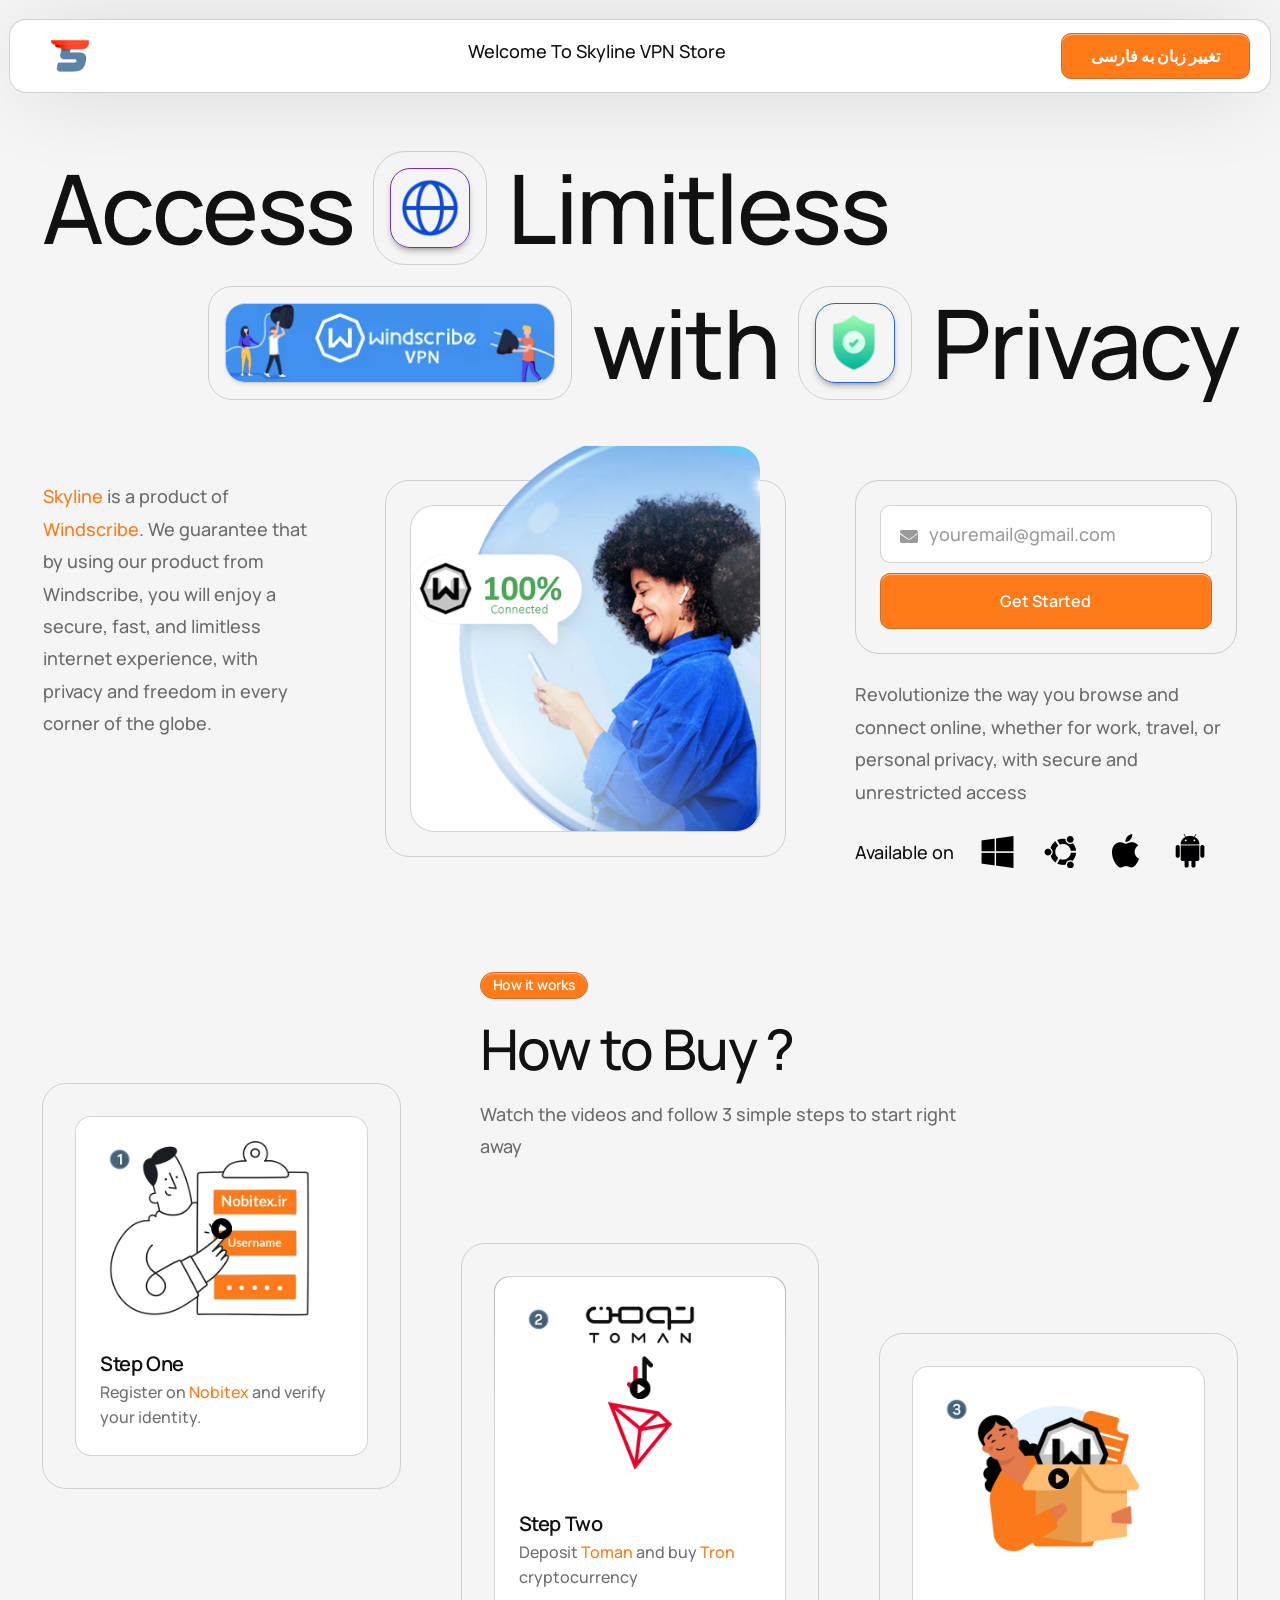
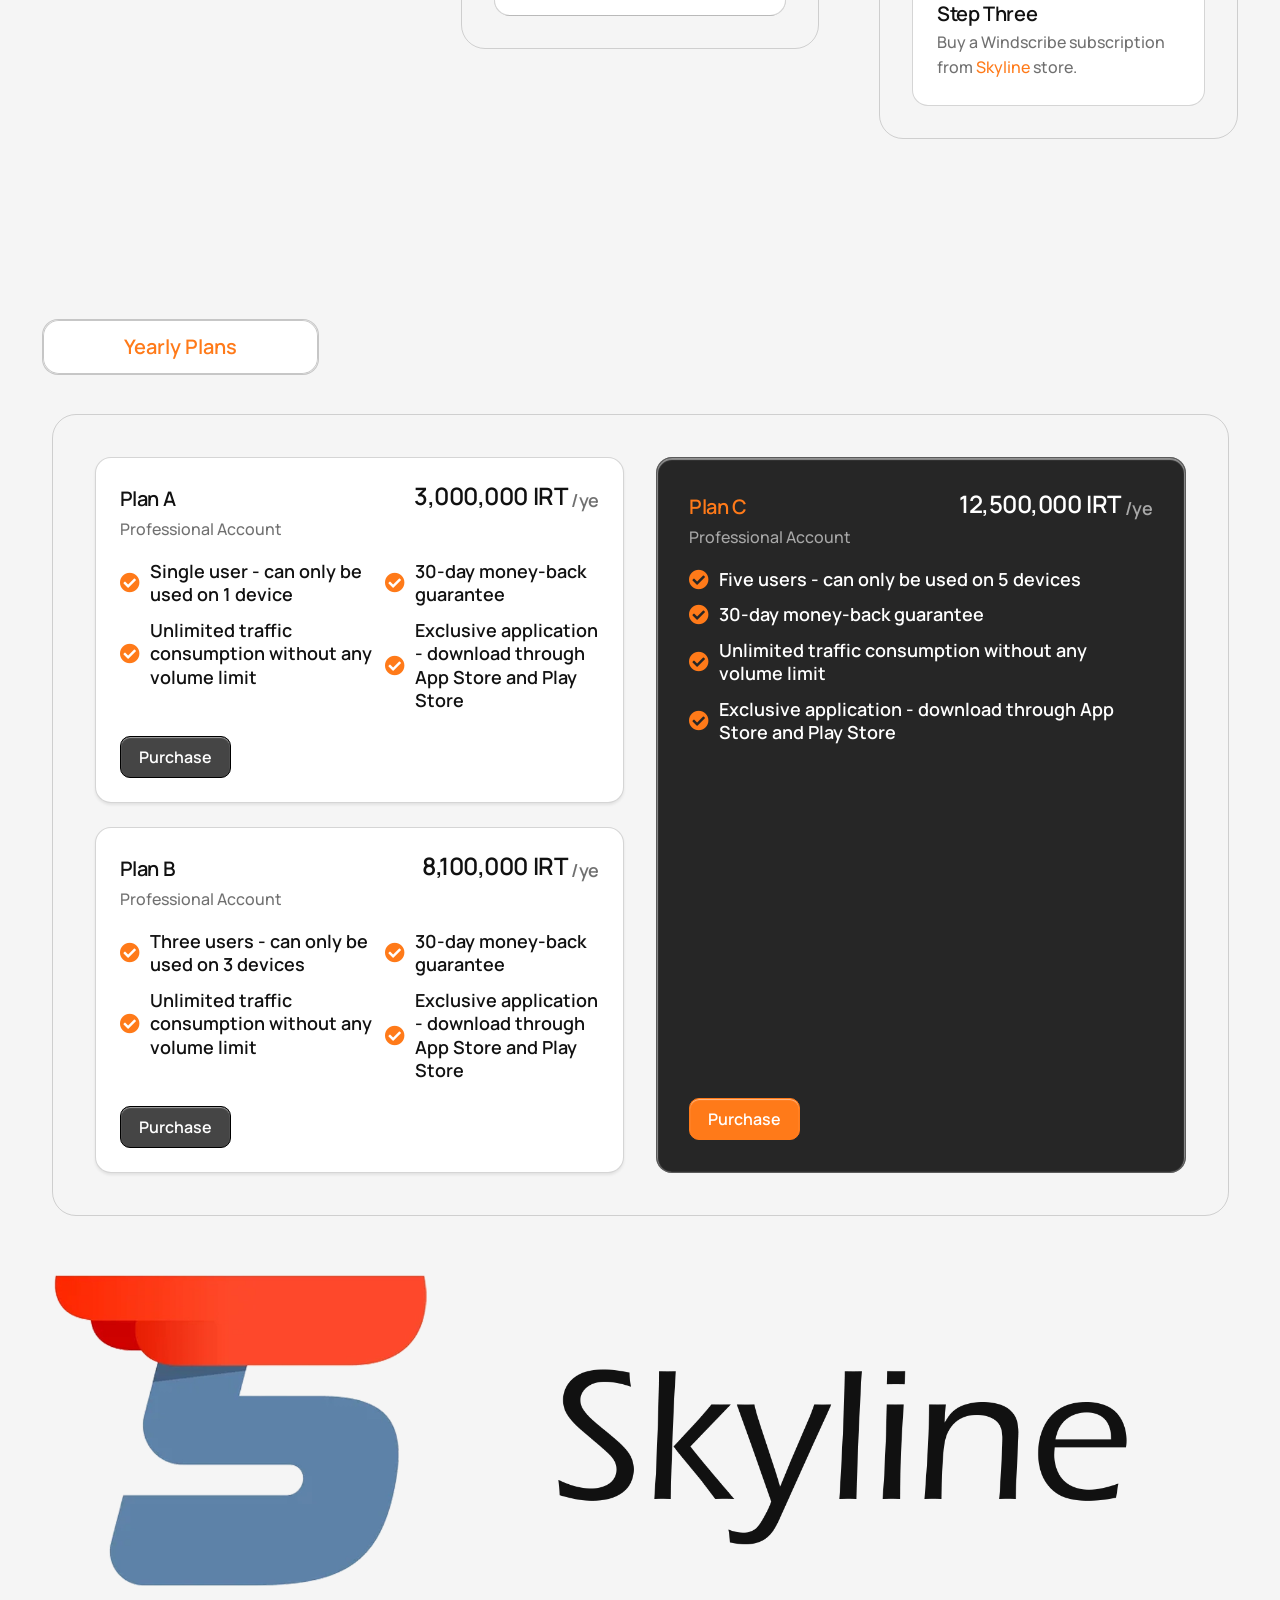
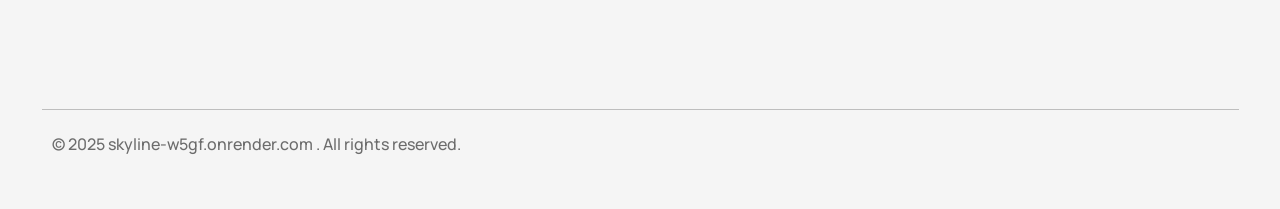
==== commit a2695a55: "change-mainpage-txt" ====
--- a/index.html
+++ b/index.html
@@ -481,7 +481,7 @@
 		</div>
 		<div class="elementor-element elementor-element-2c3f6ca elementor-widget elementor-widget-heading" data-id="2c3f6ca" data-element_type="widget" data-widget_type="heading.default">
 		<div class="elementor-widget-container">
-		<h4 class="elementor-heading-title elementor-size-default">1,000,000 IRT</h4> </div>
+		<h4 class="elementor-heading-title elementor-size-default">3,000,000 IRT</h4> </div>
 		</div>
 		<div class="elementor-element elementor-element-fdcd922 elementor-widget elementor-widget-heading" data-id="fdcd922" data-element_type="widget" data-widget_type="heading.default">
 		<div class="elementor-widget-container">
@@ -544,7 +544,7 @@
 	</div>
 	<div class="elementor-element elementor-element-2c3f6ca elementor-widget elementor-widget-heading" data-id="2c3f6ca" data-element_type="widget" data-widget_type="heading.default">
 	<div class="elementor-widget-container">
-	<h4 class="elementor-heading-title elementor-size-default">2,700,000 IRT</h4> </div>
+	<h4 class="elementor-heading-title elementor-size-default">8,100,000 IRT</h4> </div>
 	</div>
 	<div class="elementor-element elementor-element-fdcd922 elementor-widget elementor-widget-heading" data-id="fdcd922" data-element_type="widget" data-widget_type="heading.default">
 	<div class="elementor-widget-container">
@@ -608,7 +608,7 @@
 	</div>
 	<div class="elementor-element elementor-element-70db3a0 elementor-widget elementor-widget-heading" data-id="70db3a0" data-element_type="widget" data-widget_type="heading.default">
 	<div class="elementor-widget-container">
-	<h4 class="elementor-heading-title elementor-size-default">4,000,000 IRT</h4> </div>
+	<h4 class="elementor-heading-title elementor-size-default">12,500,000 IRT</h4> </div>
 	</div>
 	<div class="elementor-element elementor-element-1eff435 elementor-widget elementor-widget-heading" data-id="1eff435" data-element_type="widget" data-widget_type="heading.default">
 	<div class="elementor-widget-container">
